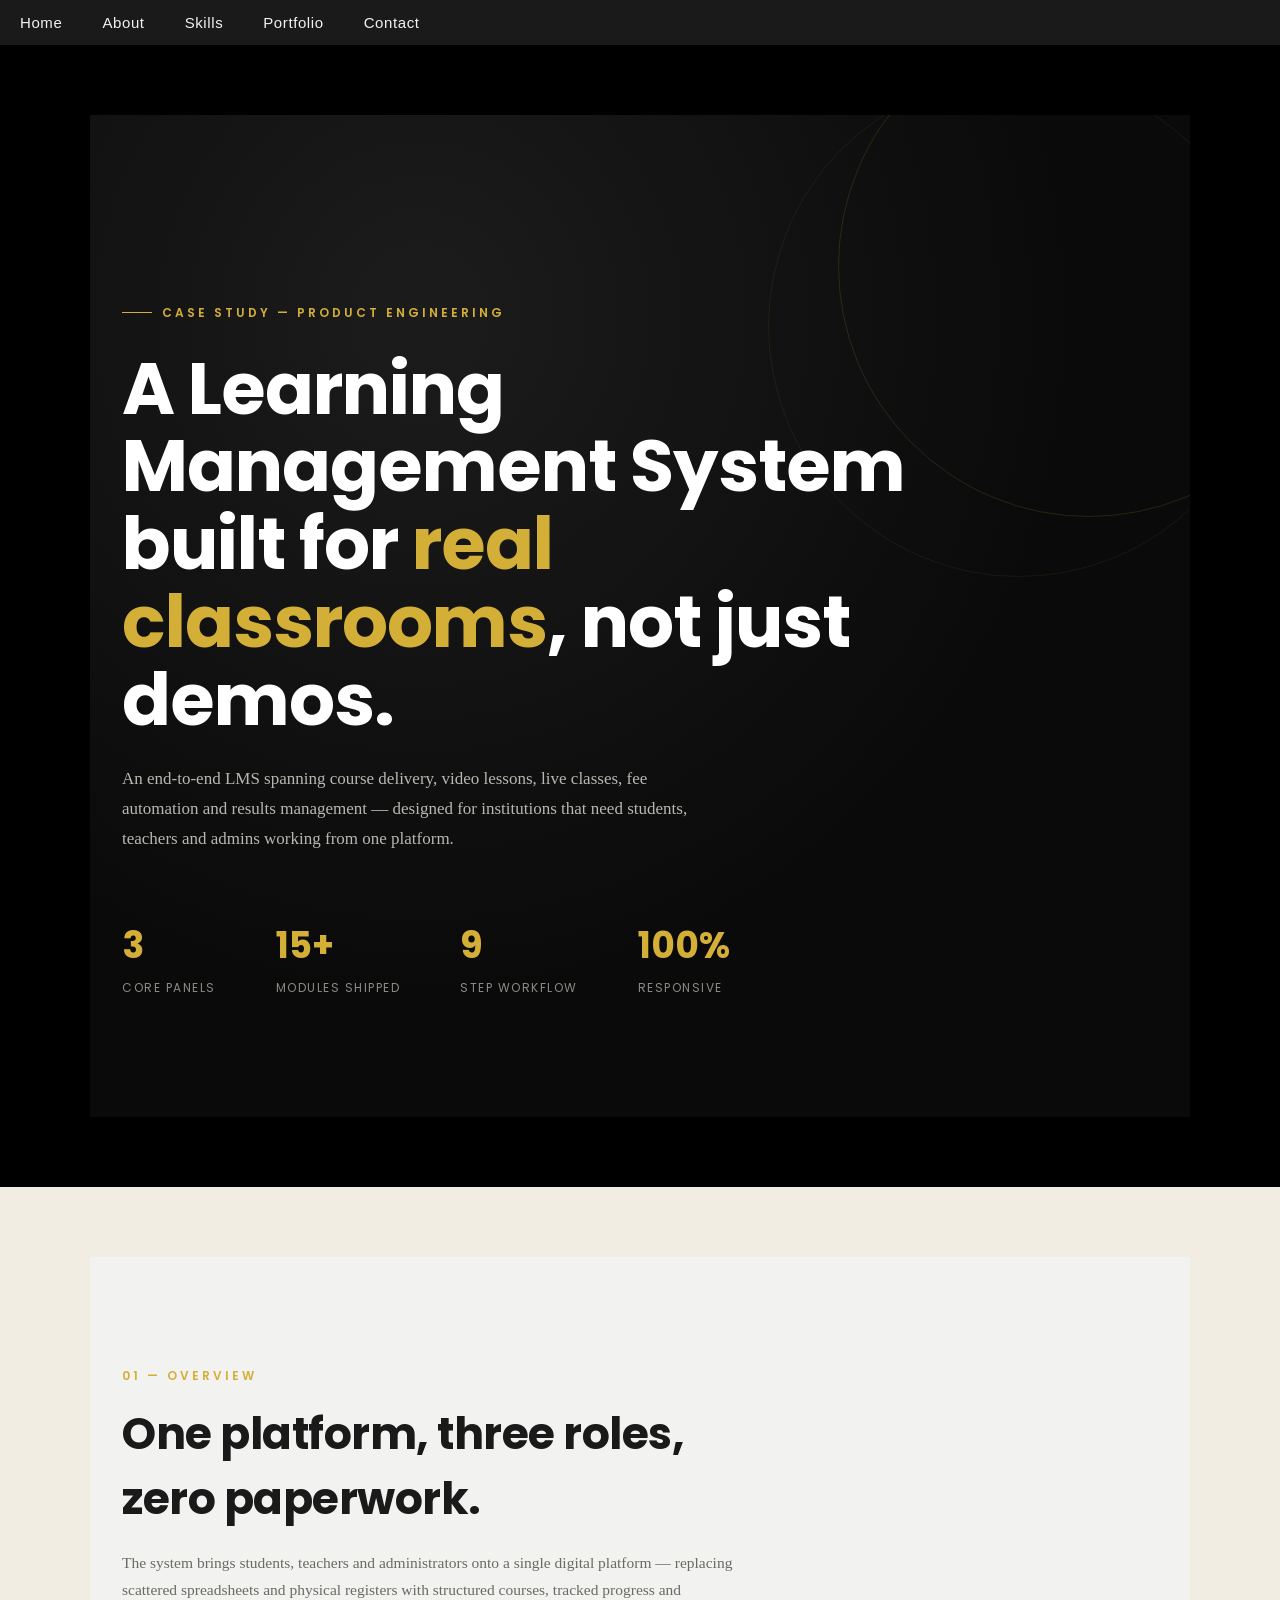
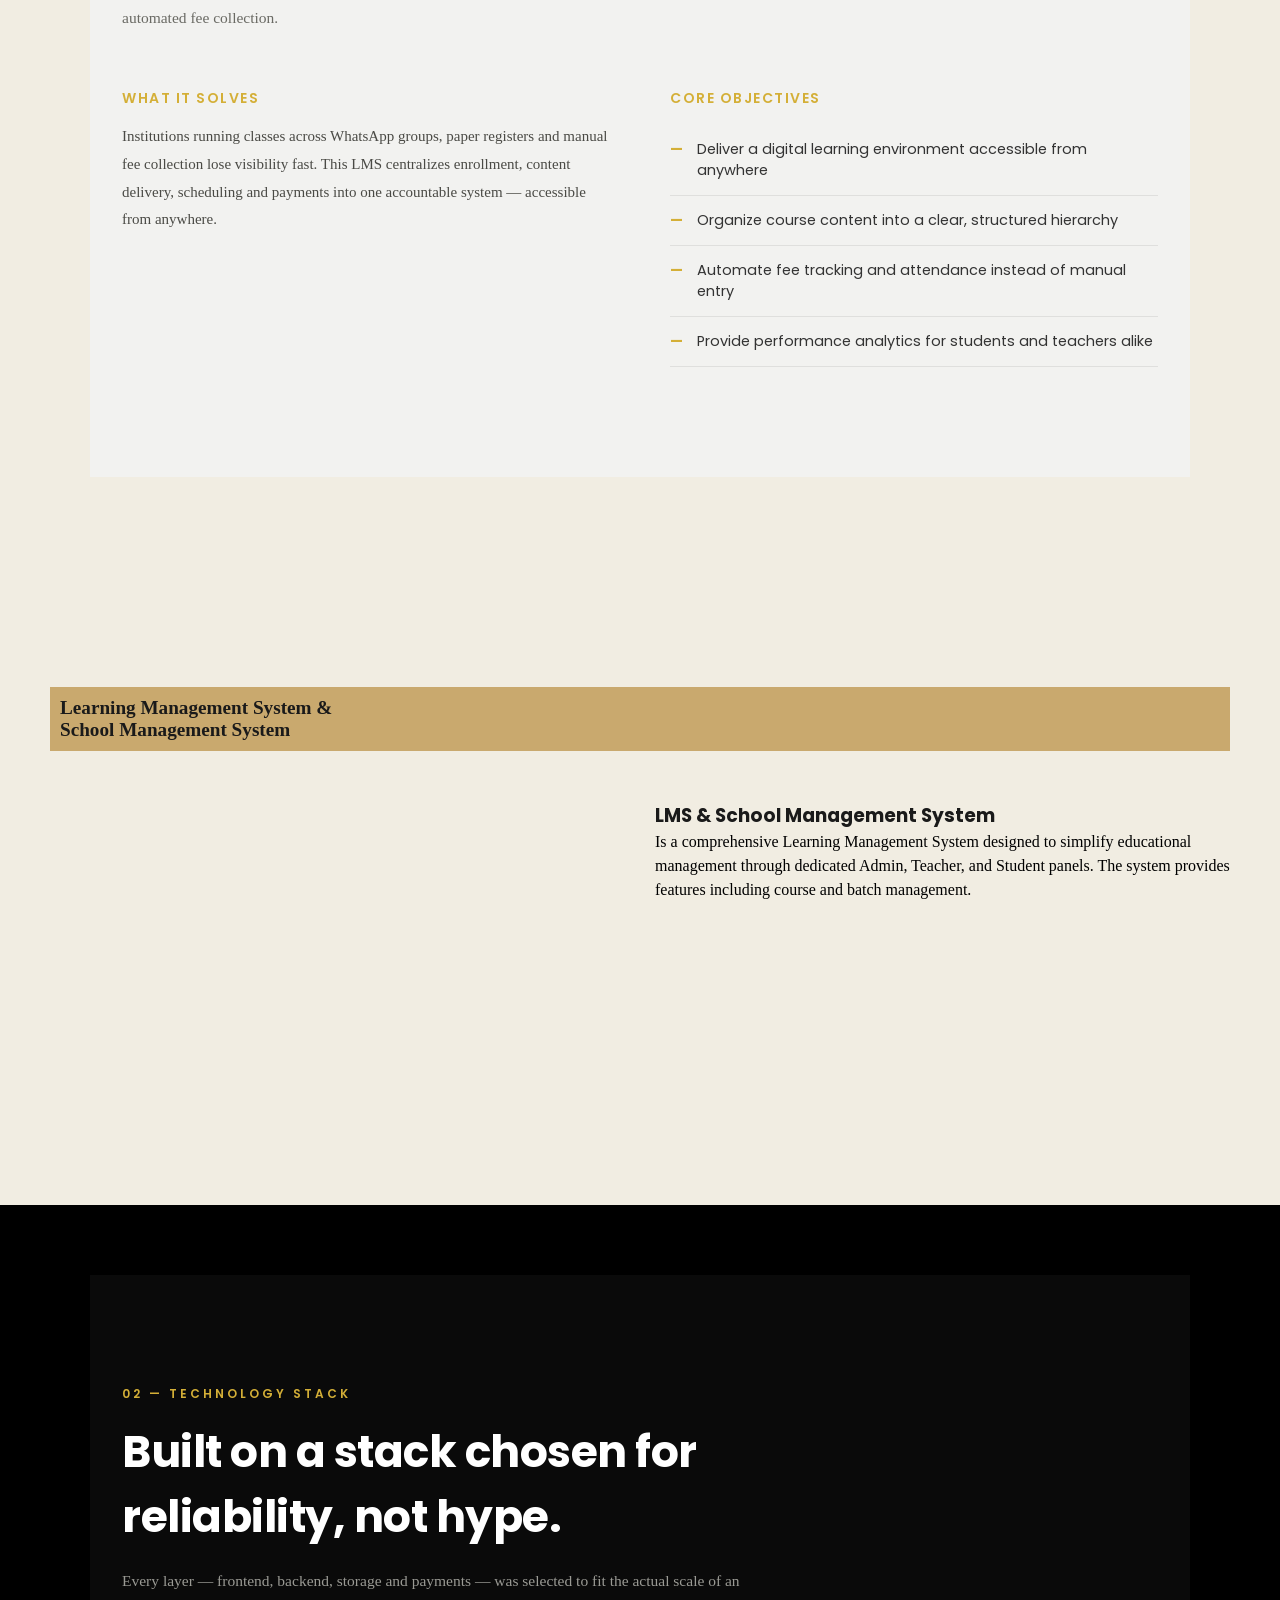
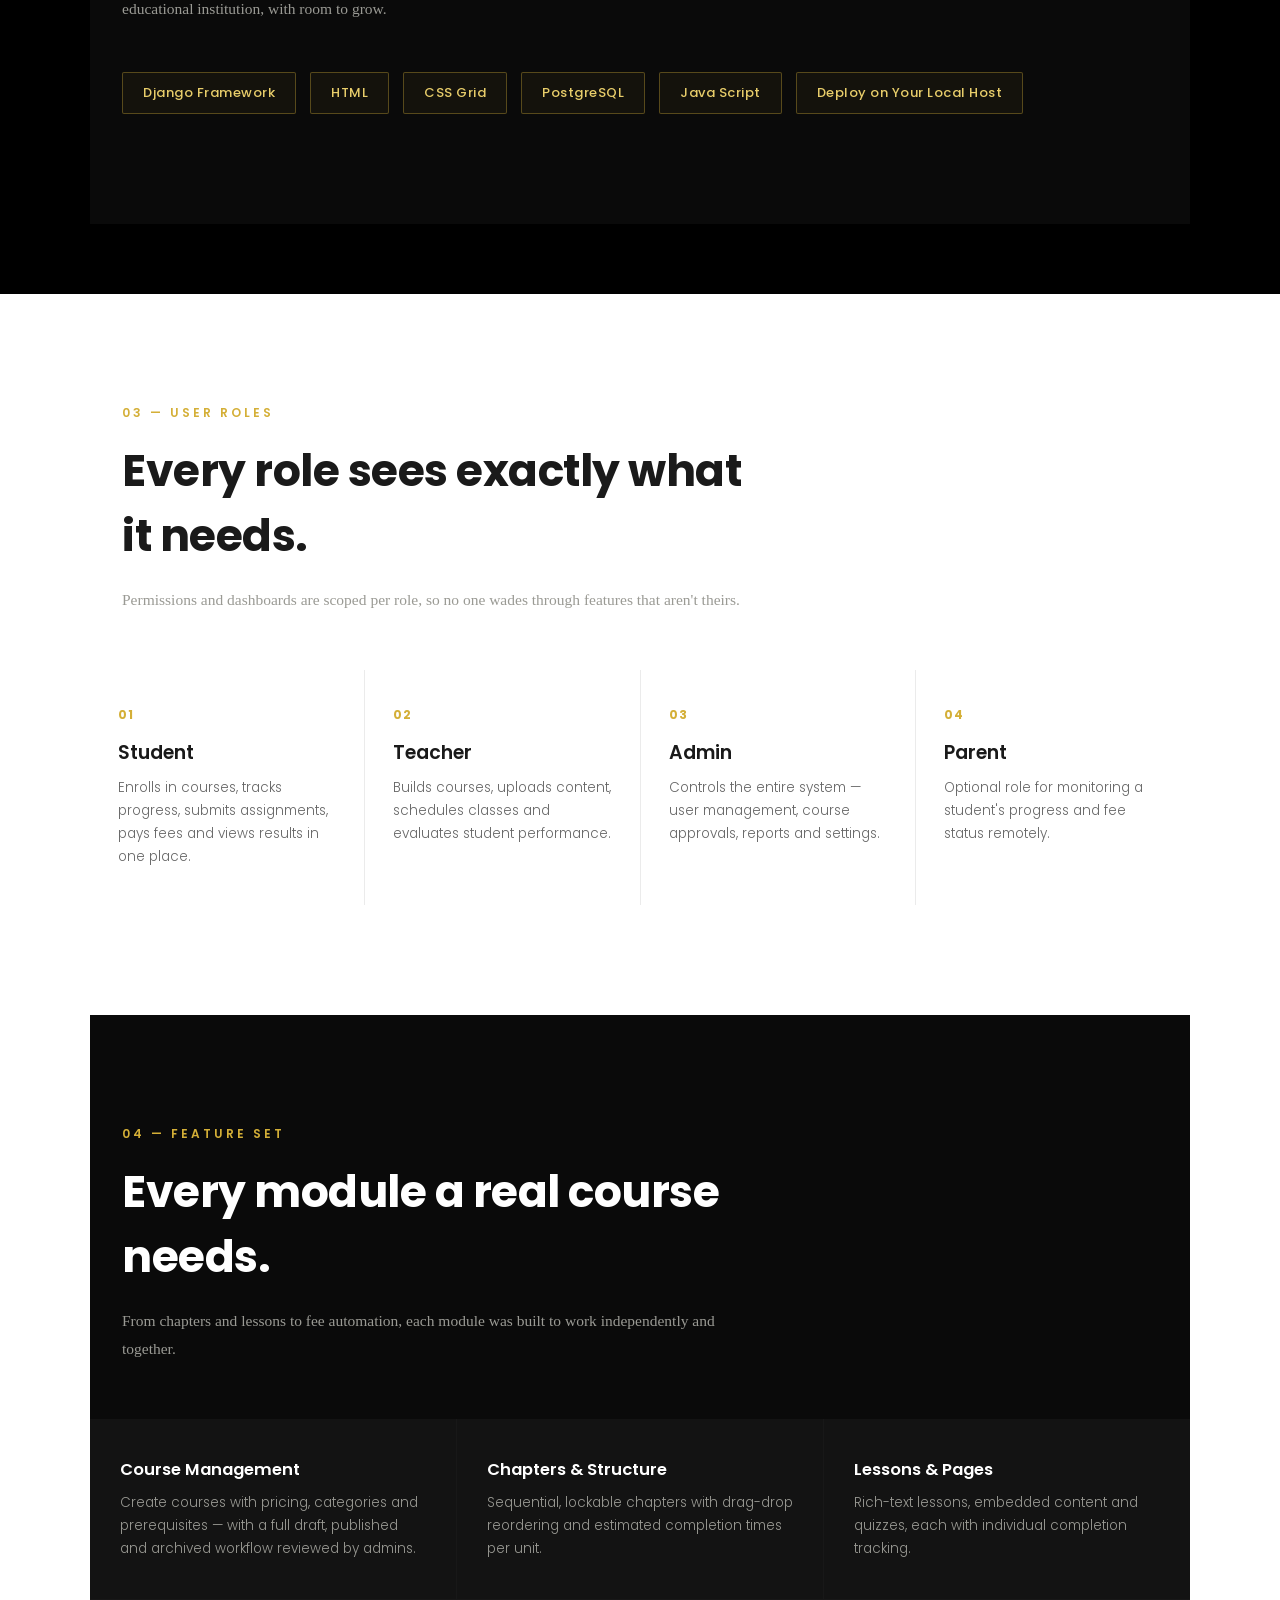
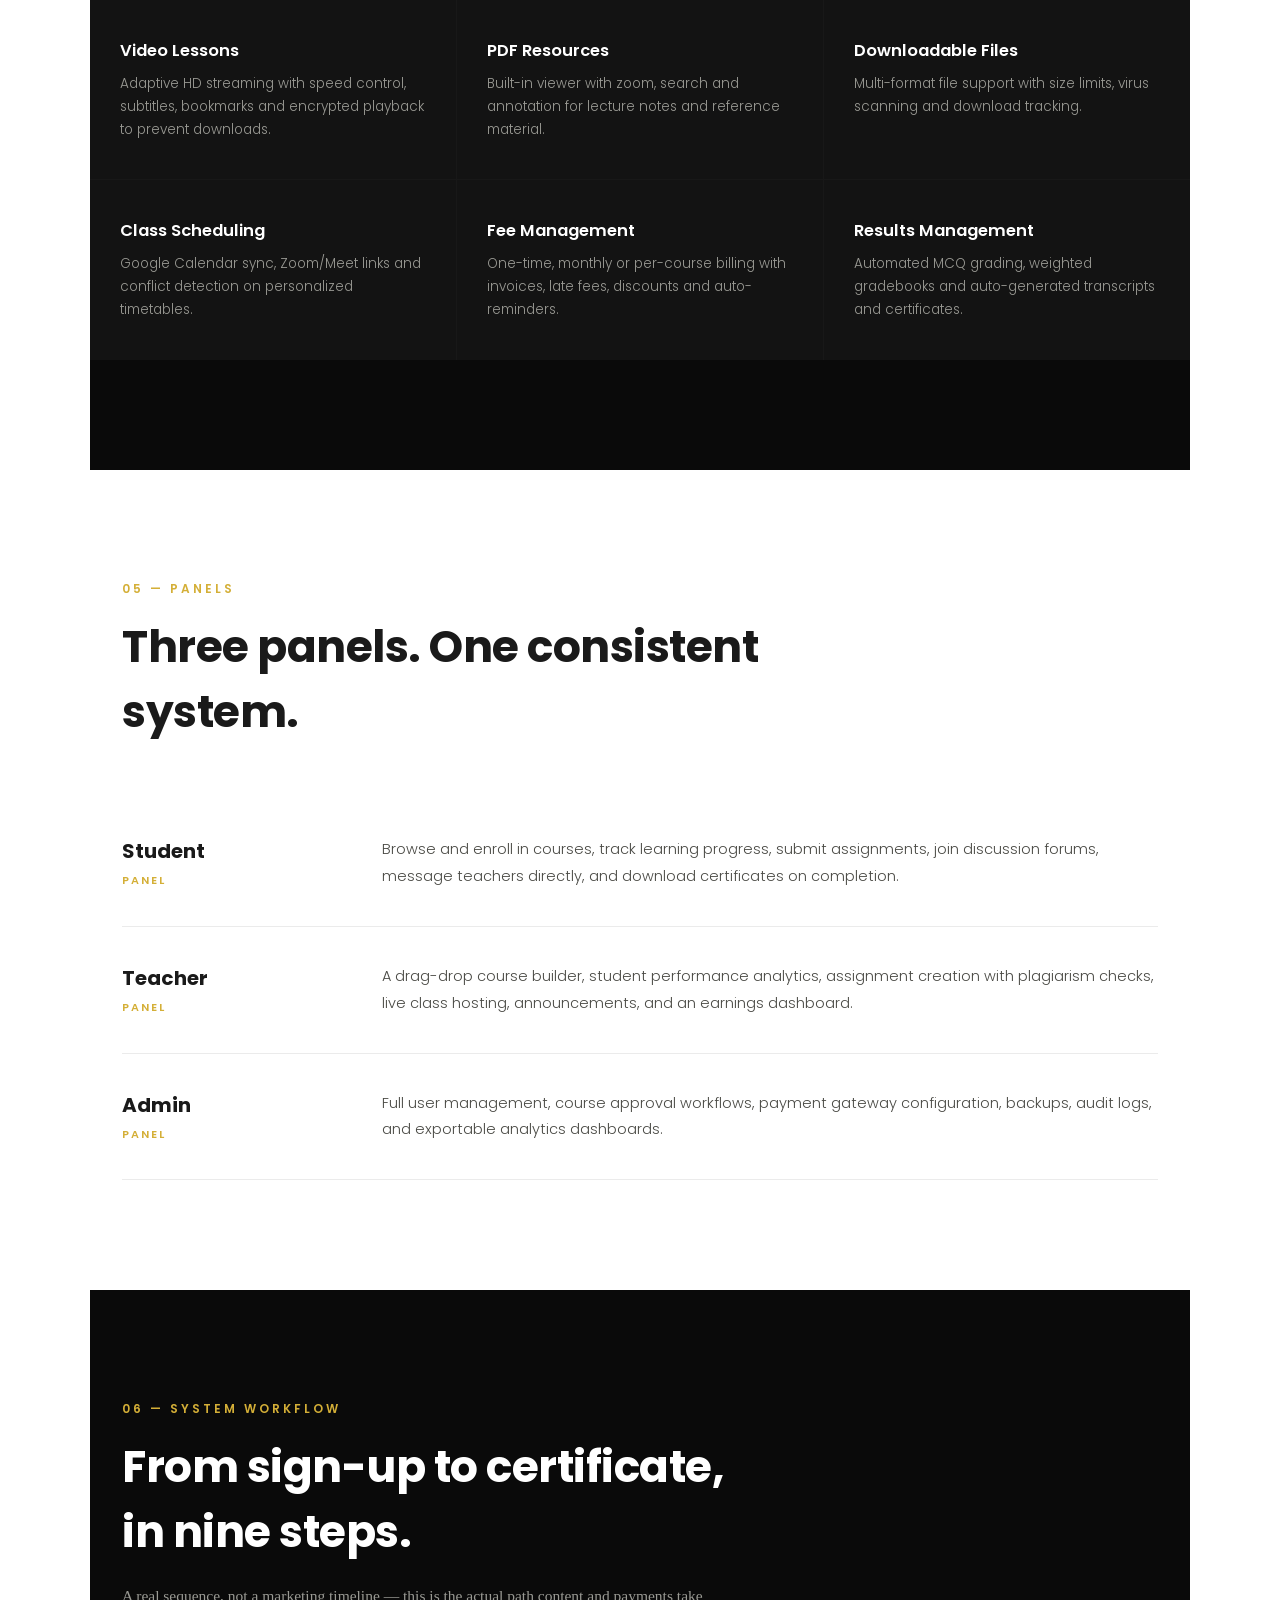
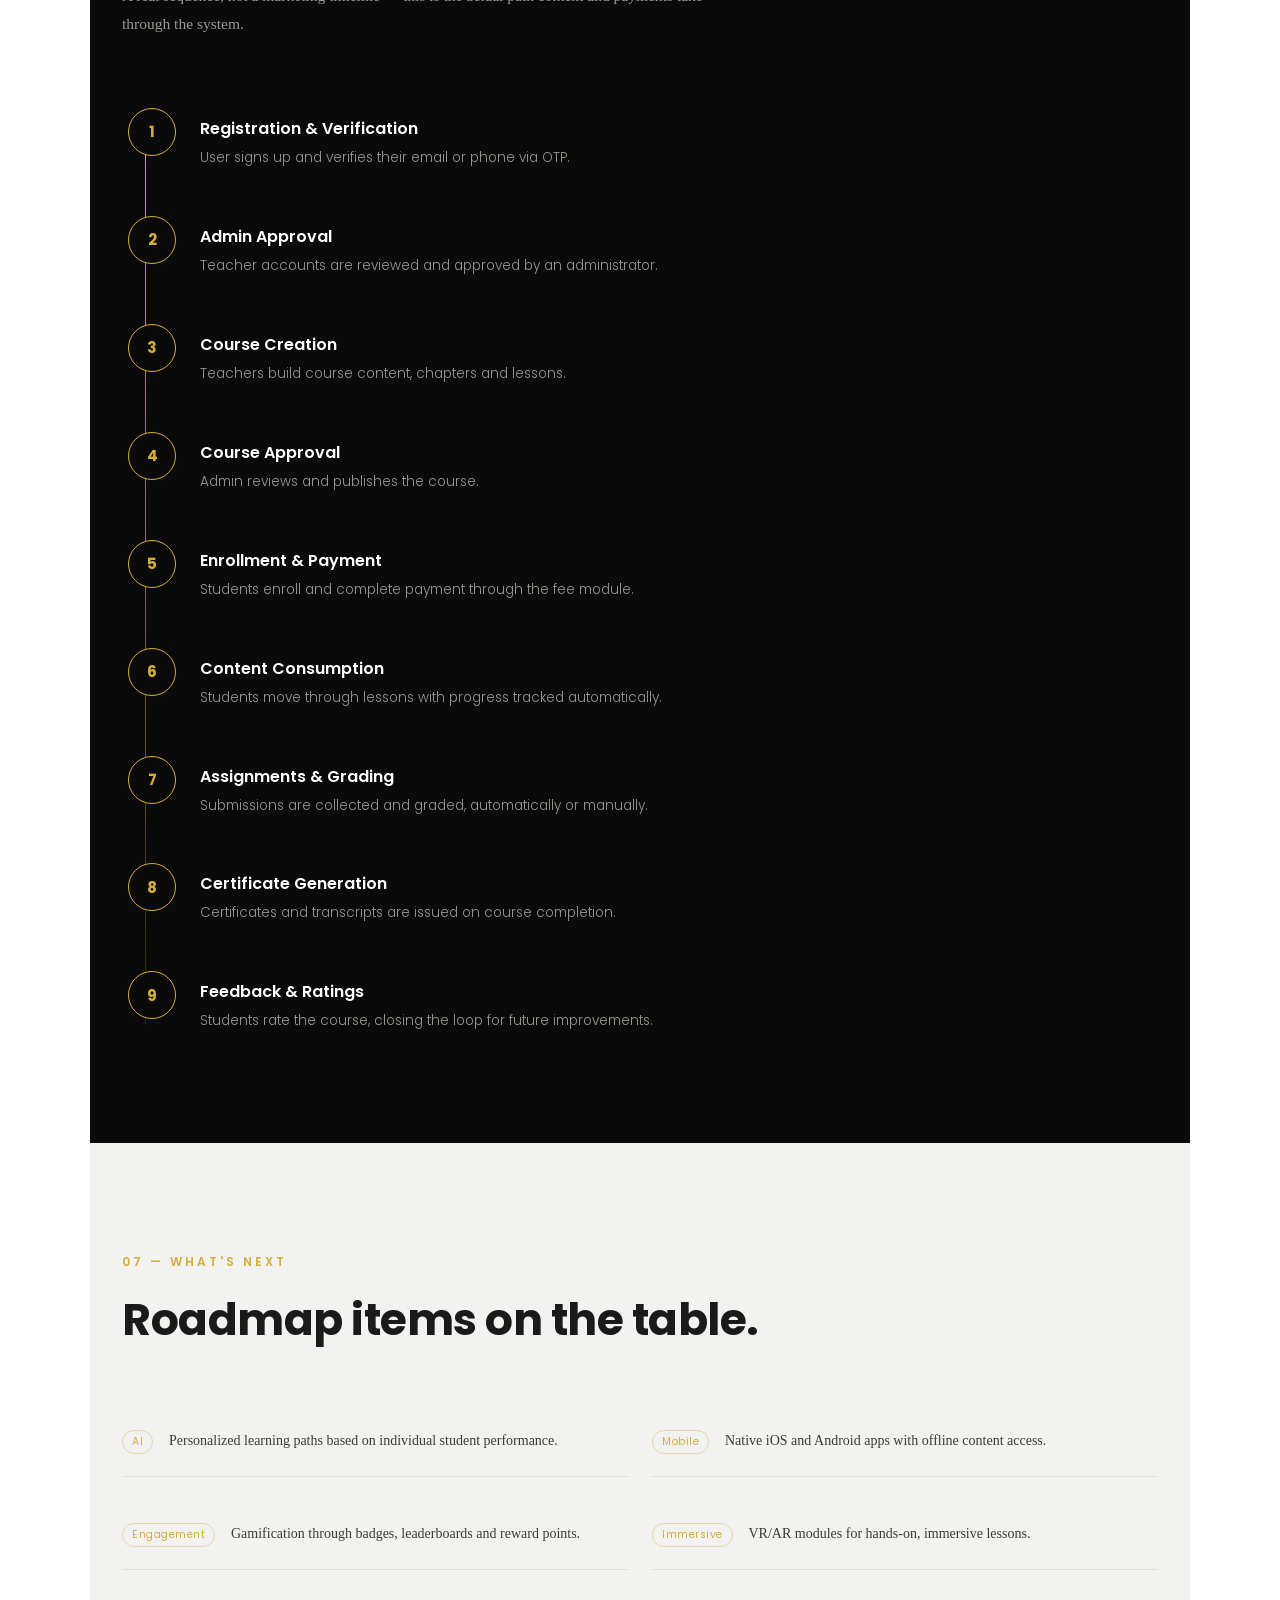
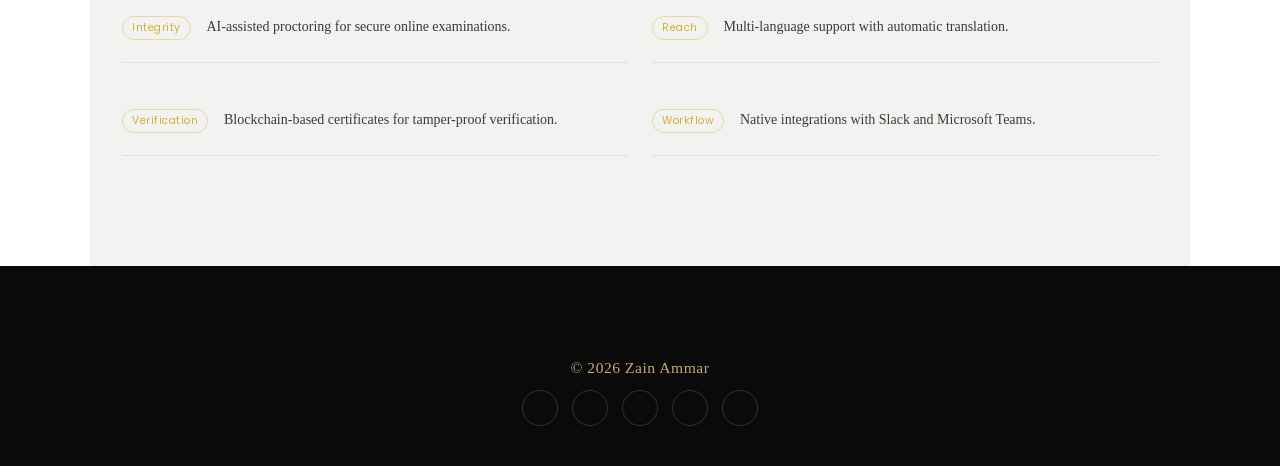
==== lms-case-study.html @ c408c07f "add video" ====
<!DOCTYPE html>
<html lang="en">
<head>
<meta charset="UTF-8">
<meta name="viewport" content="width=device-width, initial-scale=1.0">
<title>LMS Platform | Case Study</title>
<link rel="stylesheet" href="css/style-profile-II.css">
<meta property="og:image" content="zainammar.website/images/og.jpg">
<link rel="preconnect" href="https://fonts.googleapis.com">
<link rel="preconnect" href="https://fonts.gstatic.com" crossorigin>
<link href="https://fonts.googleapis.com/css2?family=Poppins:wght@300;400;500;600;700;800&display=swap" rel="stylesheet">
<style>
  :root{
    --black:#0a0a0a;
    --black-2:#131313;
    --gold:#d4af37;
    --gold-soft:#e8cd6a;
    --gray:#f2f2f0;
    --gray-2:#e6e6e2;
    --white:#ffffff;
    --ink:#1a1a1a;
    --muted:#9a9a94;
  }
  *{margin:0;padding:0;box-sizing:border-box;}
  html{scroll-behavior:smooth;}
  body{
    font-family:'Poppins',sans-serif;
    background:var(--white);
    color:var(--ink);
    overflow-x:hidden;
  }
  a{text-decoration:none;color:inherit;}
  .container{max-width:1180px;margin:0 auto;padding:0 32px;}

  /* reveal */
  .reveal{opacity:0;transform:translateY(28px);transition:opacity .8s ease, transform .8s ease;}
  .reveal.in{opacity:1;transform:translateY(0);}

  /* NAV */
  nav{
    position:fixed;top:0;left:0;right:0;z-index:100;
    background:rgba(10,10,10,.92);backdrop-filter:blur(8px);
    border-bottom:1px solid rgba(212,175,55,.2);
  }
  .nav-inner{
    display:flex;align-items:center;justify-content:space-between;
    padding:18px 32px;max-width:1180px;margin:0 auto;
  }
  .logo{color:var(--white);font-weight:700;font-size:18px;letter-spacing:.5px;}
  .logo span{color:var(--gold);}
  .nav-links{display:flex;gap:34px;}
  .nav-links a{color:#cfcfcf;font-size:13px;font-weight:500;letter-spacing:.5px;text-transform:uppercase;transition:color .3s;}
  .nav-links a:hover{color:var(--gold);}
  .nav-cta{
    background:var(--gold);color:var(--black);padding:10px 22px;
    border-radius:2px;font-size:13px;font-weight:600;letter-spacing:.5px;
  }
  @media(max-width:800px){.nav-links{display:none;}}

  /* HERO */
  .hero{
    background:radial-gradient(ellipse at 30% 20%, #1c1c1c 0%, var(--black) 60%);
    color:var(--white);
    padding:180px 0 120px;
    position:relative;
    overflow:hidden;
  }
  .hero::before{
    content:"";position:absolute;top:-100px;right:-150px;width:500px;height:500px;
    border:1px solid rgba(212,175,55,.15);border-radius:50%;
  }
  .hero::after{
    content:"";position:absolute;top:-40px;right:-80px;width:500px;height:500px;
    border:1px solid rgba(212,175,55,.08);border-radius:50%;
  }
  .eyebrow{
    display:inline-flex;align-items:center;gap:10px;
    color:var(--gold);font-size:12px;letter-spacing:3px;text-transform:uppercase;font-weight:600;
    margin-bottom:28px;
  }
  .eyebrow::before{content:"";width:30px;height:1px;background:var(--gold);}
  h1.hero-title{
    font-size:clamp(38px,6vw,72px);
    font-weight:700;line-height:1.08;letter-spacing:-1px;
    max-width:820px;
  }
  h1.hero-title em{
    font-style:normal;color:var(--gold);
  }
  .hero-sub{
    max-width:600px;margin-top:26px;font-size:17px;line-height:1.75;color:#b8b8b2;font-weight:300;
  }
  .hero-stats{
    display:flex;gap:60px;margin-top:64px;flex-wrap:wrap;
  }
  .stat-num{font-size:36px;font-weight:700;color:var(--gold);}
  .stat-label{font-size:12px;letter-spacing:1.5px;text-transform:uppercase;color:#8a8a84;margin-top:6px;}

  /* SECTION HEADERS */
  .section{padding:110px 0;}
  .section.dark{background:var(--black);color:var(--white);}
  .section.gray{background:var(--gray);}
  .sec-eyebrow{
    color:var(--gold);font-size:12px;letter-spacing:3px;text-transform:uppercase;font-weight:600;margin-bottom:16px;
  }
  .sec-title{
    font-size:clamp(28px,4vw,44px);font-weight:700;letter-spacing:-.5px;max-width:640px;
  }
  .section.dark .sec-title{color:var(--white);}
  .sec-desc{max-width:620px;margin-top:18px;font-size:15.5px;line-height:1.8;color:var(--muted);font-weight:300;}
  .section.gray .sec-desc{color:#6a6a64;}

  /* OVERVIEW */
  .overview-grid{
    display:grid;grid-template-columns:1fr 1fr;gap:60px;margin-top:56px;
  }
  @media(max-width:800px){.overview-grid{grid-template-columns:1fr;}}
  .overview-block h3{font-size:14px;letter-spacing:1.5px;text-transform:uppercase;color:var(--gold);margin-bottom:14px;font-weight:600;}
  .overview-block p{font-size:15px;line-height:1.85;color:#4a4a45;font-weight:300;}
  .objectives{list-style:none;margin-top:16px;}
  .objectives li{
    padding:14px 0;border-bottom:1px solid rgba(0,0,0,.08);
    font-size:14.5px;color:#333;display:flex;gap:14px;font-weight:400;
  }
  .objectives li::before{content:"—";color:var(--gold);font-weight:700;}

  /* TECH STACK */
  .stack-row{display:flex;flex-wrap:wrap;gap:14px;margin-top:50px;}
  .chip{
    border:1px solid rgba(212,175,55,.35);color:var(--gold-soft);
    padding:10px 20px;font-size:13px;letter-spacing:.5px;border-radius:2px;
    font-weight:500;background:rgba(212,175,55,.05);
  }

  /* ROLES */
  .roles-grid{display:grid;grid-template-columns:repeat(4,1fr);gap:1px;margin-top:56px;background:rgba(0,0,0,.08);}
  @media(max-width:900px){.roles-grid{grid-template-columns:repeat(2,1fr);}}
  .role-card{background:var(--white);padding:36px 28px;}
  .role-num{font-size:12px;color:var(--gold);font-weight:700;letter-spacing:1px;}
  .role-name{font-size:19px;font-weight:600;margin:14px 0 10px;}
  .role-desc{font-size:13.5px;color:#666;line-height:1.7;font-weight:300;}

  /* FEATURES */
  .feat-grid{
    display:grid;grid-template-columns:repeat(3,1fr);gap:1px;margin-top:56px;
    background:rgba(255,255,255,.06);
  }
  @media(max-width:900px){.feat-grid{grid-template-columns:1fr 1fr;}}
  @media(max-width:600px){.feat-grid{grid-template-columns:1fr;}}
  .feat-card{
    background:var(--black-2);padding:38px 30px;transition:background .3s;
  }
  .feat-card:hover{background:#1a1a1a;}
  .feat-icon{width:34px;height:34px;margin-bottom:20px;}
  .feat-title{font-size:16.5px;font-weight:600;color:var(--white);margin-bottom:10px;}
  .feat-desc{font-size:13.5px;line-height:1.7;color:#9a9a94;font-weight:300;}

  /* PANELS */
  .panels-wrap{margin-top:56px;display:flex;flex-direction:column;gap:0;}
  .panel-row{
    display:grid;grid-template-columns:220px 1fr;gap:40px;
    padding:36px 0;border-bottom:1px solid rgba(0,0,0,.08);
    align-items:start;
  }
  @media(max-width:700px){.panel-row{grid-template-columns:1fr;gap:10px;}}
  .panel-label{font-size:20px;font-weight:700;color:var(--ink);}
  .panel-label span{display:block;font-size:11px;color:var(--gold);letter-spacing:2px;text-transform:uppercase;font-weight:600;margin-top:6px;}
  .panel-text{font-size:14.5px;line-height:1.85;color:#4a4a45;font-weight:300;}

  /* WORKFLOW - signature element */
  .workflow{margin-top:70px;position:relative;padding-left:6px;}
  .wf-line{
    position:absolute;left:23px;top:8px;bottom:8px;width:1px;
    background:linear-gradient(180deg, var(--gold) 0%, rgba(212,175,55,.15) 100%);
  }
  .wf-item{
    display:grid;grid-template-columns:48px 1fr;gap:24px;padding-bottom:46px;position:relative;
  }
  .wf-item:last-child{padding-bottom:0;}
  .wf-num{
    width:48px;height:48px;border-radius:50%;
    background:var(--black);border:1px solid var(--gold);
    display:flex;align-items:center;justify-content:center;
    color:var(--gold);font-weight:700;font-size:15px;z-index:2;
  }
  .wf-content{padding-top:8px;}
  .wf-title{font-size:16px;font-weight:600;color:var(--white);margin-bottom:6px;}
  .wf-desc{font-size:13.5px;color:#9a9a94;line-height:1.7;font-weight:300;max-width:520px;}

  /* FUTURE */
  .future-grid{display:grid;grid-template-columns:repeat(2,1fr);gap:24px;margin-top:56px;}
  @media(max-width:700px){.future-grid{grid-template-columns:1fr;}}
  .future-item{
    display:flex;gap:16px;padding:22px 0;border-bottom:1px solid rgba(0,0,0,.08);
  }
  .future-tag{
    font-size:10.5px;color:var(--gold);border:1px solid rgba(212,175,55,.4);
    padding:3px 9px;border-radius:20px;height:fit-content;letter-spacing:.5px;white-space:nowrap;
  }
  .future-item p{font-size:14px;color:#3a3a36;font-weight:400;line-height:1.6;}

  /* CTA / FOOTER */
  footer{
    background:var(--black);color:var(--white);padding:90px 0 40px;
  }
  .cta-box{
    text-align:center;padding-bottom:70px;border-bottom:1px solid rgba(212,175,55,.15);
  }
  .cta-box h2{font-size:clamp(26px,4vw,42px);font-weight:700;max-width:600px;margin:0 auto 22px;}
  .cta-box h2 span{color:var(--gold);}
  .cta-box p{color:#9a9a94;font-size:15px;max-width:460px;margin:0 auto 34px;font-weight:300;}
  .cta-btn{
    display:inline-block;background:var(--gold);color:var(--black);
    padding:15px 38px;font-weight:600;font-size:14px;letter-spacing:.5px;border-radius:2px;
  }
  .foot-bottom{
    display:flex;justify-content:space-between;align-items:center;padding-top:34px;flex-wrap:wrap;gap:16px;
  }
  .foot-bottom .logo{font-size:16px;}
  .foot-links{display:flex;gap:26px;}
  .foot-links a{font-size:13px;color:#8a8a84;transition:color .3s;}
  .foot-links a:hover{color:var(--gold);}
  .foot-copy{font-size:12px;color:#666;}
</style>
</head>
<body>
  <div class="hero-grid row-1 content-grid"></div>
<!-- NAV (exact structure from promt.txt) -->
<div class="topnav" id="myTopnav">
  <a href="index.html" class="active">Home</a>
  <a href="index.html#about">About</a>
  <a href="index.html#profile">Skills</a>
  <a href="index.html#portfolio">Portfolio</a>
  <a href="index.html#contact">Contact</a>

  <a href="javascript:void(0);" class="icon" onclick="myFunction()">
    <i class="fa fa-bars"></i>
  </a>
</div>
</div>
<div id="#" style="background:#000000; padding:70px 40px;">
<section class="hero">
  <div class="container">
    <div class="eyebrow">Case Study — Product Engineering</div>
    <h1 class="hero-title">A Learning Management System built for <em>real classrooms</em>, not just demos.</h1>
    <p class="hero-sub">An end-to-end LMS spanning course delivery, video lessons, live classes, fee automation and results management — designed for institutions that need students, teachers and admins working from one platform.</p>
    <div class="hero-stats">
      <div><div class="stat-num">3</div><div class="stat-label">Core Panels</div></div>
      <div><div class="stat-num">15+</div><div class="stat-label">Modules Shipped</div></div>
      <div><div class="stat-num">9</div><div class="stat-label">Step Workflow</div></div>
      <div><div class="stat-num">100%</div><div class="stat-label">Responsive</div></div>
    </div>
  </div>
</section>
</div>
<div id="#" style="background:#f1ede2; padding:70px 40px;">
<section class="section gray" id="overview">
  <div class="container reveal">
    <div class="sec-eyebrow">01 — Overview</div>
    <h2 class="sec-title">One platform, three roles, zero paperwork.</h2>
    <p class="sec-desc">The system brings students, teachers and administrators onto a single digital platform — replacing scattered spreadsheets and physical registers with structured courses, tracked progress and automated fee collection.</p>

    <div class="overview-grid">
      <div class="overview-block">
        <h3>What It Solves</h3>
        <p>Institutions running classes across WhatsApp groups, paper registers and manual fee collection lose visibility fast. This LMS centralizes enrollment, content delivery, scheduling and payments into one accountable system — accessible from anywhere.</p>
      </div>
      <div class="overview-block">
        <h3>Core Objectives</h3>
        <ul class="objectives">
          <li>Deliver a digital learning environment accessible from anywhere</li>
          <li>Organize course content into a clear, structured hierarchy</li>
          <li>Automate fee tracking and attendance instead of manual entry</li>
          <li>Provide performance analytics for students and teachers alike</li>
        </ul>
      </div>
    </div>
  </div>
</section>
</div>
<div id="#" style="background:#f1ede2; padding:70px 40px;">
  <div class="skills-grid row-1 content-grid">
    <div class="grid-item"> 
  
    </div>
    <h2 class="Gold-black">Learning Management System & <br>School Management System</h2>
  </div>
  <div class="skills-grid row-2 content-grid">
                  
          
    <div class="grid-item">
      
      <div class="video-container">
        <iframe
            src="https://www.youtube.com/embed/P8zDGlz9mnw"
            frameborder="0"
            allow="accelerometer; autoplay; clipboard-write; encrypted-media; gyroscope; picture-in-picture"
            allowfullscreen>
        </iframe>
    </div>
    
  </div>
    <div class="grid-item">
      <h3>LMS & School Management System</h3>
      <p class="black-txt">
        Is a comprehensive Learning Management System designed to simplify educational management through dedicated Admin, Teacher, and Student panels. The system provides features including course and batch management.
      </p>
    </div>
  
      </div> </div>
      <div id="#" style="background:#000000; padding:70px 40px;">
<section class="section dark">
  <div class="container reveal">
    <div class="sec-eyebrow">02 — Technology Stack</div>
    <h2 class="sec-title">Built on a stack chosen for reliability, not hype.</h2>
    <p class="sec-desc">Every layer — frontend, backend, storage and payments — was selected to fit the actual scale of an educational institution, with room to grow.</p>
    <div class="stack-row">
      <span class="chip">Django Framework</span>
      <span class="chip">HTML</span>
      <span class="chip">CSS Grid</span>
      <span class="chip">PostgreSQL</span>
      <span class="chip">Java Script</span>
      <span class="chip">Deploy on Your Local Host</span>
      <!-- <span class="chip">AWS S3 / Cloudinary</span>
      <span class="chip">Vimeo API</span>
      <span class="chip">Stripe / JazzCash / Easypaisa</span>
      <span class="chip">Socket.io</span> -->
    </div>
  </div>
</section>
</div>

<section class="section">
  <div class="container reveal">
    <div class="sec-eyebrow">03 — User Roles</div>
    <h2 class="sec-title">Every role sees exactly what it needs.</h2>
    <p class="sec-desc">Permissions and dashboards are scoped per role, so no one wades through features that aren't theirs.</p>
  </div>
  <div class="roles-grid reveal">
    <div class="role-card">
      <div class="role-num">01</div>
      <div class="role-name">Student</div>
      <div class="role-desc">Enrolls in courses, tracks progress, submits assignments, pays fees and views results in one place.</div>
    </div>
    <div class="role-card">
      <div class="role-num">02</div>
      <div class="role-name">Teacher</div>
      <div class="role-desc">Builds courses, uploads content, schedules classes and evaluates student performance.</div>
    </div>
    <div class="role-card">
      <div class="role-num">03</div>
      <div class="role-name">Admin</div>
      <div class="role-desc">Controls the entire system — user management, course approvals, reports and settings.</div>
    </div>
    <div class="role-card">
      <div class="role-num">04</div>
      <div class="role-name">Parent</div>
      <div class="role-desc">Optional role for monitoring a student's progress and fee status remotely.</div>
    </div>
  </div>
</section>

<section class="section dark" id="features">
  <div class="container reveal">
    <div class="sec-eyebrow">04 — Feature Set</div>
    <h2 class="sec-title">Every module a real course needs.</h2>
    <p class="sec-desc">From chapters and lessons to fee automation, each module was built to work independently and together.</p>
  </div>
  <div class="feat-grid reveal">
    <div class="feat-card">
      <div class="feat-title">Course Management</div>
      <div class="feat-desc">Create courses with pricing, categories and prerequisites — with a full draft, published and archived workflow reviewed by admins.</div>
    </div>
    <div class="feat-card">
      <div class="feat-title">Chapters &amp; Structure</div>
      <div class="feat-desc">Sequential, lockable chapters with drag-drop reordering and estimated completion times per unit.</div>
    </div>
    <div class="feat-card">
      <div class="feat-title">Lessons &amp; Pages</div>
      <div class="feat-desc">Rich-text lessons, embedded content and quizzes, each with individual completion tracking.</div>
    </div>
    <div class="feat-card">
      <div class="feat-title">Video Lessons</div>
      <div class="feat-desc">Adaptive HD streaming with speed control, subtitles, bookmarks and encrypted playback to prevent downloads.</div>
    </div>
    <div class="feat-card">
      <div class="feat-title">PDF Resources</div>
      <div class="feat-desc">Built-in viewer with zoom, search and annotation for lecture notes and reference material.</div>
    </div>
    <div class="feat-card">
      <div class="feat-title">Downloadable Files</div>
      <div class="feat-desc">Multi-format file support with size limits, virus scanning and download tracking.</div>
    </div>
    <div class="feat-card">
      <div class="feat-title">Class Scheduling</div>
      <div class="feat-desc">Google Calendar sync, Zoom/Meet links and conflict detection on personalized timetables.</div>
    </div>
    <div class="feat-card">
      <div class="feat-title">Fee Management</div>
      <div class="feat-desc">One-time, monthly or per-course billing with invoices, late fees, discounts and auto-reminders.</div>
    </div>
    <div class="feat-card">
      <div class="feat-title">Results Management</div>
      <div class="feat-desc">Automated MCQ grading, weighted gradebooks and auto-generated transcripts and certificates.</div>
    </div>
  </div>
</section>

<section class="section" id="panels">
  <div class="container reveal">
    <div class="sec-eyebrow">05 — Panels</div>
    <h2 class="sec-title">Three panels. One consistent system.</h2>

    <div class="panels-wrap">
      <div class="panel-row">
        <div class="panel-label">Student<span>Panel</span></div>
        <div class="panel-text">Browse and enroll in courses, track learning progress, submit assignments, join discussion forums, message teachers directly, and download certificates on completion.</div>
      </div>
      <div class="panel-row">
        <div class="panel-label">Teacher<span>Panel</span></div>
        <div class="panel-text">A drag-drop course builder, student performance analytics, assignment creation with plagiarism checks, live class hosting, announcements, and an earnings dashboard.</div>
      </div>
      <div class="panel-row">
        <div class="panel-label">Admin<span>Panel</span></div>
        <div class="panel-text">Full user management, course approval workflows, payment gateway configuration, backups, audit logs, and exportable analytics dashboards.</div>
      </div>
    </div>
  </div>
</section>

<section class="section dark" id="workflow">
  <div class="container reveal">
    <div class="sec-eyebrow">06 — System Workflow</div>
    <h2 class="sec-title">From sign-up to certificate, in nine steps.</h2>
    <p class="sec-desc">A real sequence, not a marketing timeline — this is the actual path content and payments take through the system.</p>

    <div class="workflow">
      <div class="wf-line"></div>
      <div class="wf-item">
        <div class="wf-num">1</div>
        <div class="wf-content"><div class="wf-title">Registration &amp; Verification</div><div class="wf-desc">User signs up and verifies their email or phone via OTP.</div></div>
      </div>
      <div class="wf-item">
        <div class="wf-num">2</div>
        <div class="wf-content"><div class="wf-title">Admin Approval</div><div class="wf-desc">Teacher accounts are reviewed and approved by an administrator.</div></div>
      </div>
      <div class="wf-item">
        <div class="wf-num">3</div>
        <div class="wf-content"><div class="wf-title">Course Creation</div><div class="wf-desc">Teachers build course content, chapters and lessons.</div></div>
      </div>
      <div class="wf-item">
        <div class="wf-num">4</div>
        <div class="wf-content"><div class="wf-title">Course Approval</div><div class="wf-desc">Admin reviews and publishes the course.</div></div>
      </div>
      <div class="wf-item">
        <div class="wf-num">5</div>
        <div class="wf-content"><div class="wf-title">Enrollment &amp; Payment</div><div class="wf-desc">Students enroll and complete payment through the fee module.</div></div>
      </div>
      <div class="wf-item">
        <div class="wf-num">6</div>
        <div class="wf-content"><div class="wf-title">Content Consumption</div><div class="wf-desc">Students move through lessons with progress tracked automatically.</div></div>
      </div>
      <div class="wf-item">
        <div class="wf-num">7</div>
        <div class="wf-content"><div class="wf-title">Assignments &amp; Grading</div><div class="wf-desc">Submissions are collected and graded, automatically or manually.</div></div>
      </div>
      <div class="wf-item">
        <div class="wf-num">8</div>
        <div class="wf-content"><div class="wf-title">Certificate Generation</div><div class="wf-desc">Certificates and transcripts are issued on course completion.</div></div>
      </div>
      <div class="wf-item">
        <div class="wf-num">9</div>
        <div class="wf-content"><div class="wf-title">Feedback &amp; Ratings</div><div class="wf-desc">Students rate the course, closing the loop for future improvements.</div></div>
      </div>
    </div>
  </div>
</section>

<section class="section gray">
  <div class="container reveal">
    <div class="sec-eyebrow">07 — What's Next</div>
    <h2 class="sec-title">Roadmap items on the table.</h2>
    <div class="future-grid">
      <div class="future-item"><span class="future-tag">AI</span><p>Personalized learning paths based on individual student performance.</p></div>
      <div class="future-item"><span class="future-tag">Mobile</span><p>Native iOS and Android apps with offline content access.</p></div>
      <div class="future-item"><span class="future-tag">Engagement</span><p>Gamification through badges, leaderboards and reward points.</p></div>
      <div class="future-item"><span class="future-tag">Immersive</span><p>VR/AR modules for hands-on, immersive lessons.</p></div>
      <div class="future-item"><span class="future-tag">Integrity</span><p>AI-assisted proctoring for secure online examinations.</p></div>
      <div class="future-item"><span class="future-tag">Reach</span><p>Multi-language support with automatic translation.</p></div>
      <div class="future-item"><span class="future-tag">Verification</span><p>Blockchain-based certificates for tamper-proof verification.</p></div>
      <div class="future-item"><span class="future-tag">Workflow</span><p>Native integrations with Slack and Microsoft Teams.</p></div>
    </div>
  </div>
</section>


<!-- FOOTER -->
<footer>
  <p class="gold-txt"> &copy; 2026 Zain Ammar</p>
  <div class="social-links">
    <a href="#"><i class="fa fa-twitter"></i></a>
    <a href="#"><i class="fa fa-linkedin"></i></a>
    <a href="#"><i class="fa fa-github"></i></a>
    <a href="#"><i class="fa fa-dribbble"></i></a>
    <a href="#"><i class="fa fa-instagram"></i></a>
  </div>
</footer>

<script>
function myFunction() {
  var x = document.getElementById("myTopnav");
  if (x.className === "topnav") {
    x.className += " responsive";
  } else {
    x.className = "topnav";
  }
}

/* smooth scroll */
document.querySelectorAll('a[href^="#"]').forEach(a => {
  a.addEventListener('click', e => {
    const target = document.querySelector(a.getAttribute('href'));
    if (target) {
      e.preventDefault();
      target.scrollIntoView({ behavior: 'smooth' });
    }
    if (document.getElementById('myTopnav').className.includes('responsive')) {
      document.getElementById('myTopnav').className = 'topnav';
    }
  });
});

/* active nav highlight on scroll */
const sections = document.querySelectorAll('[id]');
const navLinks = document.querySelectorAll('.topnav a:not(.icon)');
window.addEventListener('scroll', () => {
  let current = '';
  sections.forEach(s => {
    if (window.scrollY >= s.offsetTop - 80) current = s.id;
  });
  navLinks.forEach(a => {
    a.classList.remove('active');
    if (a.getAttribute('href') === '#' + current) a.classList.add('active');
  });
});
</script>
</body>
</html>
<script>
  const revealEls = document.querySelectorAll('.reveal');
  const io = new IntersectionObserver((entries)=>{
    entries.forEach(e=>{
      if(e.isIntersecting){ e.target.classList.add('in'); io.unobserve(e.target); }
    });
  }, {threshold:0.15});
  revealEls.forEach(el=>io.observe(el));
</script>

</body>
</html>
---- css/style-profile-II.css ----
a href{
  text-decoration: none;
  color: #c9a96e;
  font-family: 'Playfair Display', serif;
  font-size: medium;
  font-weight: bold;
}
.href{
  background-color: #c9a96e;
  text-decoration: none;
  color: #fff;
  font-family: 'Playfair Display', serif;
  font-size: medium;
  font-weight: bold;
  padding: 10px;
  margin: 10px;
  border-radius:20px;
  box-shadow: #333;
  transition: transform 0.2s, box-shadow 0.2s;
  
}

.href:hover {
  background-color: #555;
  color: #fff;
}

/* Theme
#f1ede2;
#f1ede2;
#c9a96e; 
#1a1a1a;
black;

*/

/* ── NAV (from promt.txt) ── */


.topnav {
  overflow: hidden;
  background-color: #1a1a1a;
  position: sticky;
  top: 0;
  z-index: 100;
}

.topnav a {
  float: left;
  display: block;
  color: #f2f2f2;
  text-align: center;
  padding: 14px 20px;
  text-decoration: none;
  font-size: 15px;
  font-family: 'DM Sans', sans-serif;
  letter-spacing: 0.04em;
  transition: background 0.2s, color 0.2s;
}

.topnav a:hover {
  background-color: #ddd;
  color: black;
}

.topnav a.active {
  background-color: #c9a96e;
  color: white;
}

.topnav .icon { display: none; }

@media screen and (max-width: 600px) {
  .topnav a:not(:first-child) { display: none; }
  .topnav a.icon { float: right; display: block; }
}

@media screen and (max-width: 600px) {
  .topnav.responsive { position: relative; }
  .topnav.responsive .icon { position: absolute; right: 0; top: 0; }
  .topnav.responsive a { float: none; display: block; text-align: left; }
}

/* ── GRID SYSTEM (from promt.txt) ── */
.grid-item {
  padding: 10px;
}

.row-1, .row-2, .row-3, .row-4 {
  display: grid;
}

p{
  font-family: 'Playfair Display', serif;
  font-size: medium;
  line-height: 1.5;

}


.photo-1{
  width:80%;
  height: 80%;
  border: #a07840;
  border-radius: 10px;
  box-shadow: #a07840;
  border-width: 0cm;
}
@media screen and (min-width: 768px) {
  .row-1 { grid-template-columns: 1fr; }
  .row-2 { grid-template-columns: 1fr 1fr; }
  .row-3 { grid-template-columns: 1fr 1fr 1fr; }
  .row-4 { grid-template-columns: 1fr 1fr 1fr 1fr; }
  .row-5 { grid-template-columns: 1fr 2fr 1fr 1fr; }
  .row-6 { grid-template-columns: 1fr 3fr 1fr; }
}

.grid-item img {
  max-width: 100%;
  height: auto;
  display: block;
  margin: 0 auto;
}
*{
  padding: 0px;
  margin: 0px;
}

/* GRID */

/* Grid Content */
.content-grid {
  display: grid;
  gap: 10px;
}




.grid-container {
  display: grid;
  grid-template-columns: 200px 300px; /* First column 200px, second column 300px */

  
}

.grid-item-1 {
  padding:10px;
  text-align: center;  
}

.grid-item-2 {
  padding:10px;
  text-align: left;  
}

/* Mobile First - 1 column for all rows */
.row-1, .row-2, .row-3, .row-4 {
  display: grid;
 
  
 
}

/* Desktop View */
@media screen and (min-width: 768px) {

  /* 1 column, 1 row (remains the same) */
  .row-1 {
      grid-template-columns: 1fr;
     
  }

  /* 2 columns, 1 row */
  .row-2 {
      grid-template-columns: 1fr 1fr;
      
      
  }

  /* 3 columns, 1 row */
  .row-3 {
      grid-template-columns: 1fr 1fr 1fr;
     
  }

  /* 4 columns, 1 row */
  .row-4 {
      grid-template-columns: 1fr 1fr 1fr 1fr;
     
  }

  /* 5 columns, 1 row */
  .row-5 {
    grid-template-columns: 1fr 2fr 1fr 1fr;
   
}

    /*6 columns, 1 row */
    .row-6 {
      grid-template-columns: 1fr 3fr 1fr;
     
  }

      /*6 columns, 1 row */
      .row-7 {
        grid-template-columns: 1fr 2fr 2fr 1fr;
       
    }

     /*6 columns, 1 row */
     .row-8 {
      grid-template-columns: 2fr 2fr;
     
  }


}


.grid-item img {
  max-width: 100%;
  height: auto;
  display: block;
  margin: 0 auto;
}
/* ── SECTIONS ── */
section {
  padding: 60px 40px;
  max-width: 1100px;
  margin: 0 auto;
}

/* ── HERO ── */
#home {
  padding: 80px 40px 60px;
  max-width: 1100px;
  margin: 0 auto;
}

.hero-grid {
  display: grid;
  gap: 0;
  align-items: center;
}

@media screen and (min-width: 768px) {
  .hero-grid {
    grid-template-columns: 1fr 1fr;
  }
}

.hero-text {
  padding: 40px 20px;
}

.hero-text .tag {
  display: inline-block;
  background: #c9a96e;
  color: #fff;
  font-size: 11px;
  letter-spacing: 0.12em;
  text-transform: uppercase;
  padding: 4px 12px;
  border-radius: 2px;
  margin-bottom: 18px;
}

.hero-text h1 {
  font-family: 'Playfair Display', serif;
  font-size: clamp(2.2rem, 4vw, 3.6rem);
  font-weight: 600;
  line-height: 1.15;
  color: #1a1a1a;
  margin-bottom: 18px;
}

.hero-text p {
  font-size: 16px;
  line-height: 1.75;
  color: #555;
  max-width: 420px;
  margin-bottom: 30px;
}

.hero-text h3 {
  font-family: 'Playfair Display', serif;
  font-size: clamp(2.2rem, 4vw, 3.6rem);
  font-weight: 600;
  line-height: 1.15;
  color: #ffffff;
  margin-bottom: 18px;
}

.label-gold{
  background-color: #c9a96e; 
  color: #000000;
  padding: 10px;
  margin: 10px;
  text-decoration: none;
  font-size: larger;
  letter-spacing: 0.06em;
}

.label-blank{
  color: #000;
  padding: 10px;
  margin: 10px;
  text-decoration: none;
  font-size: medium;
  letter-spacing: 0.06em;
}

.btn {
  display: inline-block;
  padding: 12px 28px;
  background: #1a1a1a;
  color: #fff;
  text-decoration: none;
  font-size: 14px;
  letter-spacing: 0.06em;
  border-radius: 2px;
  transition: background 0.2s;
  margin-right: 12px;
}

.btn:hover { background: #c9a96e; }

.btn-2 {
  display: inline-block;
  padding: 12px 28px;
  background: #c9a96e; 
  color: #000000;
  text-decoration: none;
  font-size: 14px;
  letter-spacing: 0.06em;
  border-radius: 2px;
  transition: background 0.2s;
  margin-right: 12px;
}



.btn2:hover { background: #b4b4b4; }


.btn-outline {
  background: transparent;
  color: #1a1a1a;
  border: 1.5px solid #1a1a1a;
}

.btn-outline:hover { background: #1a1a1a; color: #fff; }

.btn-don {
  background-color: #c9a96e; 
  border: none;
  color: white;
  padding: 12px 30px;
  cursor: pointer;
  font-size: 20px;
}




/* Darker background on mouse-over */
.btn-don:hover {
  background: #e8e4dc;
  color: #1a1a1a;
}

.hero-image-wrap {
  padding: 20px;
  display: flex;
  justify-content: center;
  align-items: center;
}

.profile-frame {
  width: 340px;
  height: 400px;
  border-radius: 4px;
  overflow: hidden;
  position: relative;
  box-shadow: 8px 8px 0px #c9a96e;
}

.profile-frame img {
  width: 100%;
  height: 100%;
  object-fit: cover;
  object-position: top center;
}

/* ── ABOUT ── */
#about {
  background: #1a1a1a;
  color: #f5f3ee;
  padding: 70px 40px;
  max-width: 100%;
}

.about-inner {
  max-width: 1100px;
  margin: 0 auto;
}

.section-label {
  font-size: 11px;
  letter-spacing: 0.14em;
  text-transform: uppercase;
  color: #c9a96e;
  margin-bottom: 12px;
}

.section-title {
  font-family: 'Playfair Display', serif;
  font-size: large;
  font-weight: 600;
  margin-bottom: 24px;
  color: inherit;
}

.section-title2 {
  font-family: 'Playfair Display', serif;
  font-size: clamp(1.8rem, 3vw, 2.6rem);
  font-weight: 600;
  margin-bottom: 24px;
  color: black;
}
.about-grid {
  display: grid;
  gap: 0;
}

@media screen and (min-width: 768px) {
  .about-grid { grid-template-columns: 1fr 1fr; }
}

.about-text p {
  font-size: 15px;
  line-height: 1.85;
  color: #b0aba3;
  padding-right: 40px;
}

.about-stats {
  display: grid;
  grid-template-columns: 1fr 1fr;
  gap: 20px;
  padding: 10px;
}

.stat-box {
  background: #252525;
  border-left: 3px solid #c9a96e;
  padding: 20px;
  border-radius: 2px;
}

.stat-box .num {
  font-family: 'Playfair Display', serif;
  font-size: 2.2rem;
  font-weight: 600;
  color: #c9a96e;
}

.stat-box .lbl {
  font-size: 12px;
  letter-spacing: 0.08em;
  color: #888;
  text-transform: uppercase;
  margin-top: 4px;
}

/* ── SKILLS ── */
#profile {
  padding: 70px 40px;
  max-width: 1100px;
  margin: 0 auto;
}

.skills-grid {
  display: grid;
  gap: 16px;
  margin-top: 30px;
}

@media screen and (min-width: 768px) {
  .skills-grid { grid-template-columns: 1fr 1fr 1fr; }
}

.skill-card {
  background: #fff;
  border: 1px solid #fda901;
  border-radius: 4px;
  height:1200px;
  padding: 20px;
  margin: 20px;
  transition: transform 0.2s, box-shadow 0.2s;
}

.skill-card:hover {
  transform: translateY(-4px);
  box-shadow: 0 8px 24px rgba(0,0,0,0.08);
}

.skill-card .icon-wrap {
  width: 44px;
  height: 44px;
  background: #fdf5e8;
  border-radius: 50%;
  display: flex;
  align-items: center;
  justify-content: center;
  margin-bottom: 14px;
}

.skill-card .icon-wrap i {
  color: #c9a96e;
  font-size: 18px;
}

.skill-card h3 {
  font-family: 'Playfair Display', serif;
  font-size: 1.1rem;
  margin-bottom: 8px;
  color: #1a1a1a;
}

.skill-card p {
  font-size: 13.5px;
  line-height: 1.7;
  color: #777;
}

/* ── PORTFOLIO ── */
#portfolio {
  background: #f0ede6;
  padding: 70px 40px;
}

.portfolio-inner {
  max-width: 1100px;
  margin: 0 auto;
}

.portfolio-grid {
  display: grid;
  gap: 20px;
  margin-top: 30px;
  background:#f0ede6; 
}

@media screen and (min-width: 768px) {
  .portfolio-grid-2 { grid-template-columns: 1fr; }
}


.portfolio-grid {
  display: grid;
  gap: 20px;
  margin-top: 30px;
}

@media screen and (min-width: 768px) {
  .portfolio-grid { grid-template-columns: 1fr 1fr; }
}

.portfolio-card {
  background: #fff;
  border-radius: 4px;
  overflow: hidden;
  transition: transform 0.2s;
 
}

.portfolio-card:hover { transform: translateY(-4px); }

.portfolio-card .card-img {
  width: 100%;
  height: 100px;
  background: linear-gradient(135deg, #1a1a1a, #3a3a3a);
  display: flex;
  align-items: center;
  justify-content: center;
  font-family: 'Playfair Display', serif;
  color: #c9a96e;
  font-size: 1.5rem;
  letter-spacing: 0.05em;
  padding: 10px;
  margin: 10px;
}

.portfolio-card .card-body {
  padding: 20px 22px;
}

.portfolio-card h3 {
  font-family: 'Playfair Display', serif;
  font-size: 1.1rem;
  margin-bottom: 6px;
  color: #1a1a1a;
}

.portfolio-card p {
  font-size: 13.5px;
  color: #888;
  line-height: 1.65;
}

.tag-pill {
  display: inline-block;
  background: #fdf5e8;
  color: #a07840;
  font-size: 11px;
  padding: 3px 10px;
  border-radius: 20px;
  margin-top: 10px;
  margin-right: 5px;
}

/* ── CONTACT ── */
#contact {
  padding: 70px 40px;
  max-width: 1100px;
  margin: 0 auto;
  background-color: #000;
}

.contact-grid {
  display: grid;
  gap: 0;
  margin-top: 30px;
}

@media screen and (min-width: 768px) {
  .contact-grid { grid-template-columns: 1fr 1fr; }
}

.contact-info {
  padding: 10px 20px 10px 0;

}

.contact-info p {
  font-size: 15px;
  line-height: 1.8;
  color: #000000;
  margin-bottom: 24px;
}

.contact-item {
  display: flex;
  align-items: center;
  gap: 14px;
  margin-bottom: 16px;
  font-size: 14px;
  color: #000000;
}

.contact-item i {
  width: 36px;
  height: 36px;
  border-radius: 50%;
  display: flex;
  align-items: center;
  justify-content: center;
  color: #000000;
  flex-shrink: 0;
  font-size: 14px;
}

/* ── FOOTER ── */
footer {
  background: #111;
  color: #666;
  text-align: center;
  padding: 28px;
  font-size: 13px;
  letter-spacing: 0.04em;
}

footer span { color: #c9a96e; }

.social-links {
  display: flex;
  gap: 14px;
  margin-top: 10px;
  justify-content: center;
}

.social-links a {
  width: 36px;
  height: 36px;
  border: 1px solid #333;
  border-radius: 50%;
  display: flex;
  align-items: center;
  justify-content: center;
  color: #888;
  text-decoration: none;
  font-size: 14px;
  transition: border-color 0.2s, color 0.2s;
}

.black{
  color: black;
  padding: 10px;
  margin: 10px;
  font-size: medium;
  font-weight: normal;
}

.fa fa{
  color: #f3f0f0;
}
.bg-black{
  background-color: #000000;
  padding: 10px;
  margin: 10px;
}
.social-links a:hover { border-color: #c9a96e; color: #c9a96e; }

/* ── SKILL BARS ── */
.skill-bar-wrap { margin-top: 30px; }

.skill-bar-item { margin-bottom: 18px; }

.skill-bar-label {
  display: flex;
  justify-content: space-between;
  font-size: 13px;
  color: #555;
  margin-bottom: 6px;
}

.skill-bar-track {
  height: 4px;
  background: #e8e4dc;
  border-radius: 2px;
  overflow: hidden;
}

.skill-bar-fill {
  height: 100%;
  background: #c9a96e;
  border-radius: 2px;
  transition: width 1s ease;
}

.kala{
  font-family: 'Playfair Display', serif;
  font-size: larger;
  color: #1a1a1a;
  padding: 10px;
  margin: 10px;
}


.Gold-black{
  background: #c9a96e;
  font-family: 'Playfair Display', serif;
  font-size: larger;
  color: #1a1a1a;
  padding: 10px;
  margin: 10px;

}


.gold-txt{
  font-family: 'Playfair Display', serif;
  font-size: larger;
  color: #c9a96e;
}

.gold-txt-map{
  font-family: 'Playfair Display', serif;
  font-size: larger;
  color: #c9a96e;
  font-weight: bold;
  
}

.text-2{
  font-family: 'Playfair Display', serif;
  font-size: medium;
  color: #c9a96e;
}
.text-3{
  font-family: 'Playfair Display', serif;
  font-size: medium;
  color: #ffffff;
  padding: 10px;
  margin: 10px;
}
.white-txt{
  font-family: 'Playfair Display', serif;
  font-size: medium;
  color: #ffffff;


}
.white-txt-larg{
  font-family: 'Playfair Display', serif;
  font-size: larger;
  color: #ffffff;


}
.black-txt{
  font-family: 'Playfair Display', serif;
  font-size: medium;
  color: #000000;


}
.bg-1{
  background-color:#f0ede6;;
  padding: 20px;
  margin: 20px;
}

.bg-2{
  background-color:#000000;;
  padding: 20px;
  margin: 20px;

}

*{
  padding: 0px;
  margin: 0px;
}

/* GRID */

/* Grid Content */
.content-grid {
  display: grid;
  gap: 10px;
}


input{
  padding: 10px;
  margin: 10px;
}


::file-selector-button {
  border: 2px solid white;
  padding: 5px 10px;
  border-radius: 5px;
  background-color: #c9a96e;
  color: black;
}


@import url('https://fonts.googleapis.com/css?family=Fascinate&display=swap');



.grid-container {
  display: grid;
  grid-template-columns: 200px 300px; /* First column 200px, second column 300px */

  
}

.grid-item-1 {
  padding:10px;
  text-align: center;  
}

.grid-item-2 {
  padding:10px;
  text-align: left;  
}

/* Mobile First - 1 column for all rows */
.row-1, .row-2, .row-3, .row-4 {
  display: grid;
 
  
 
}

/* Desktop View */
@media screen and (min-width: 768px) {

  /* 1 column, 1 row (remains the same) */
  .row-1 {
      grid-template-columns: 1fr;
     
  }

  /* 2 columns, 1 row */
  .row-2 {
      grid-template-columns: 1fr 1fr;
      
      
  }

  /* 3 columns, 1 row */
  .row-3 {
      grid-template-columns: 1fr 1fr 1fr;
     
  }

  /* 4 columns, 1 row */
  .row-4 {
      grid-template-columns: 1fr 1fr 1fr 1fr;
     
  }

  /* 5 columns, 1 row */
  .row-5 {
    grid-template-columns: 1fr 2fr 1fr 1fr;
   
}

    /*6 columns, 1 row */
    .row-6 {
      grid-template-columns: 1fr 3fr 1fr;
     
  }

      /*6 columns, 1 row */
      .row-7 {
        grid-template-columns: 1fr 2fr 2fr 1fr;
       
    }

     /*6 columns, 1 row */
     .row-8 {
      grid-template-columns: 2fr 2fr;
     
  }


}


.grid-item img {
  max-width: 100%;
  height: auto;
  display: block;
  margin: 0 auto;
}
.video-container{
  position: relative;
  width: 100%;
  padding-bottom: 56.25%; /* 16:9 */
  height: 0;
  overflow: hidden;
}

.video-container iframe{
  position: absolute;
  top: 0;
  left: 0;
  width: 100%;
  height: 100%;
  border: 0;
}


  /* slider */

  .mySlides {display: none}
img {vertical-align: middle;}

/* Slideshow container */
.slideshow-container {
  max-width: 1000px;
  position: relative;
  margin: auto;
}

/* Next & previous buttons */
.prev, .next {
  cursor: pointer;
  position: absolute;
  top: 50%;
  width: auto;
  padding: 16px;
  margin-top: -22px;
  color: white;
  font-weight: bold;
  font-size: 18px;
  transition: 0.6s ease;
  border-radius: 0 3px 3px 0;
  user-select: none;
}

/* Position the "next button" to the right */
.next {
  right: 0;
  border-radius: 3px 0 0 3px;
}

/* On hover, add a black background color with a little bit see-through */
.prev:hover, .next:hover {
  background-color: rgba(0,0,0,0.8);
}

/* Caption text */
.text {
  color: #f2f2f2;
  font-size: 15px;
  padding: 8px 12px;
  position: absolute;
  bottom: 8px;
  width: 100%;
  text-align: center;
}

/* Number text (1/3 etc) */
.numbertext {
  color: #f2f2f2;
  font-size: 12px;
  padding: 8px 12px;
  position: absolute;
  top: 0;
}

/* The dots/bullets/indicators */
.dot {
  cursor: pointer;
  height: 15px;
  width: 15px;
  margin: 0 2px;
  background-color: #bbb;
  border-radius: 50%;
  display: inline-block;
  transition: background-color 0.6s ease;
}

.active, .dot:hover {
  background-color: #717171;
}

/* Fading animation */
.fade {
  animation-name: fade;
  animation-duration: 1.5s;
}

@keyframes fade {
  from {opacity: .4} 
  to {opacity: 1}
}

/* On smaller screens, decrease text size */
@media only screen and (max-width: 300px) {
  .prev, .next,.text {font-size: 11px}
}
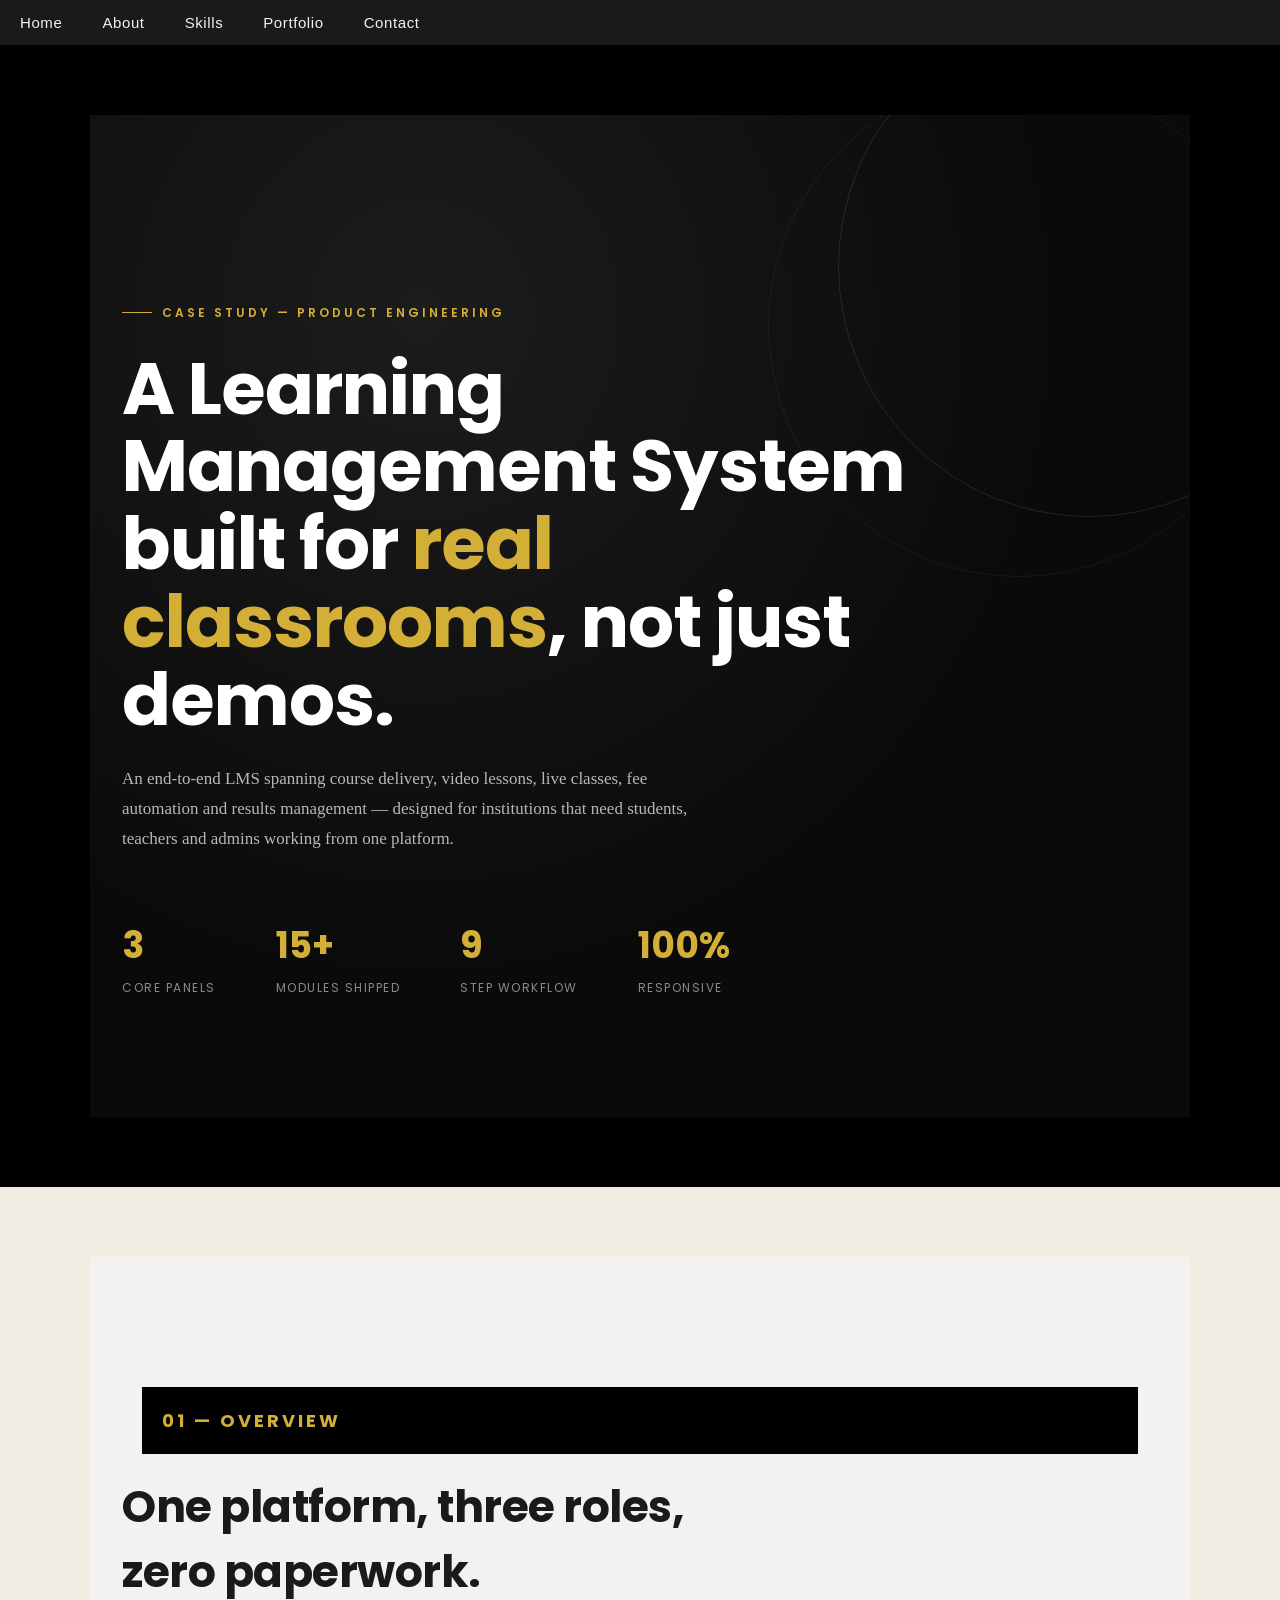
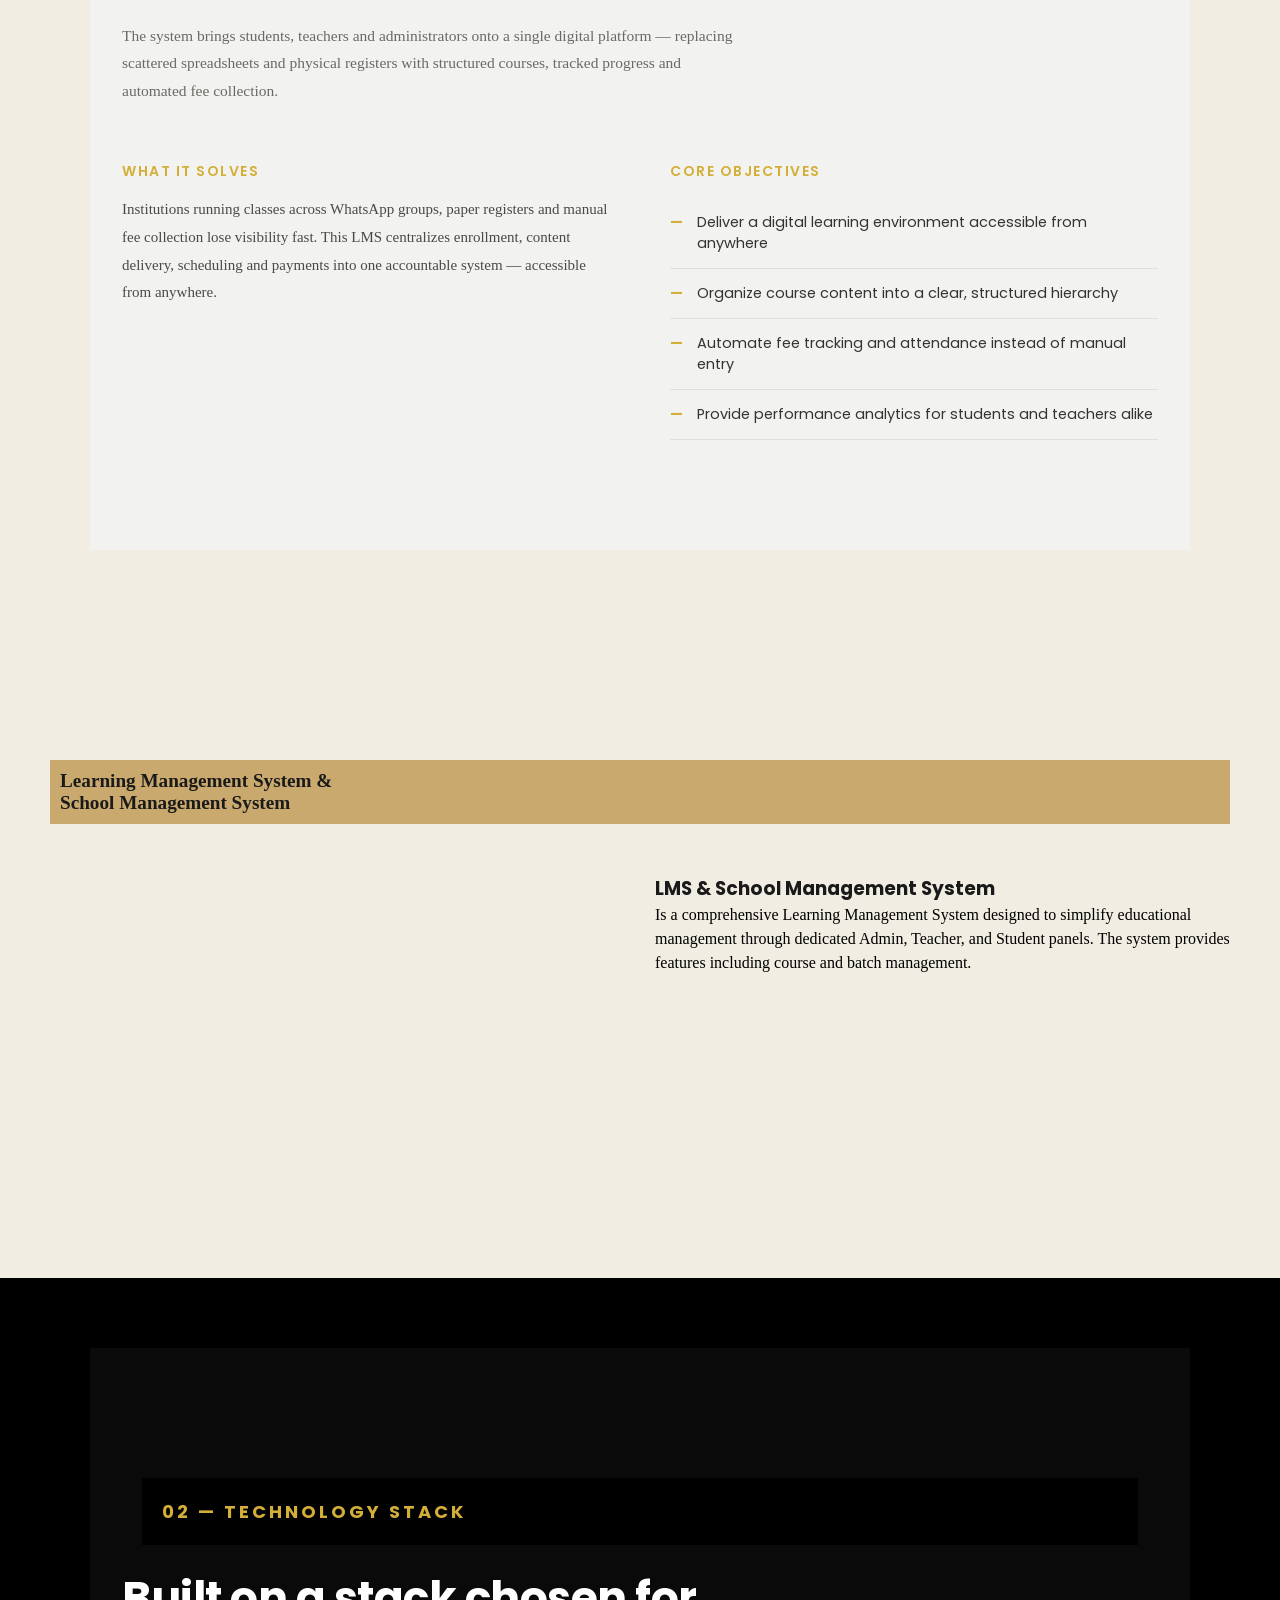
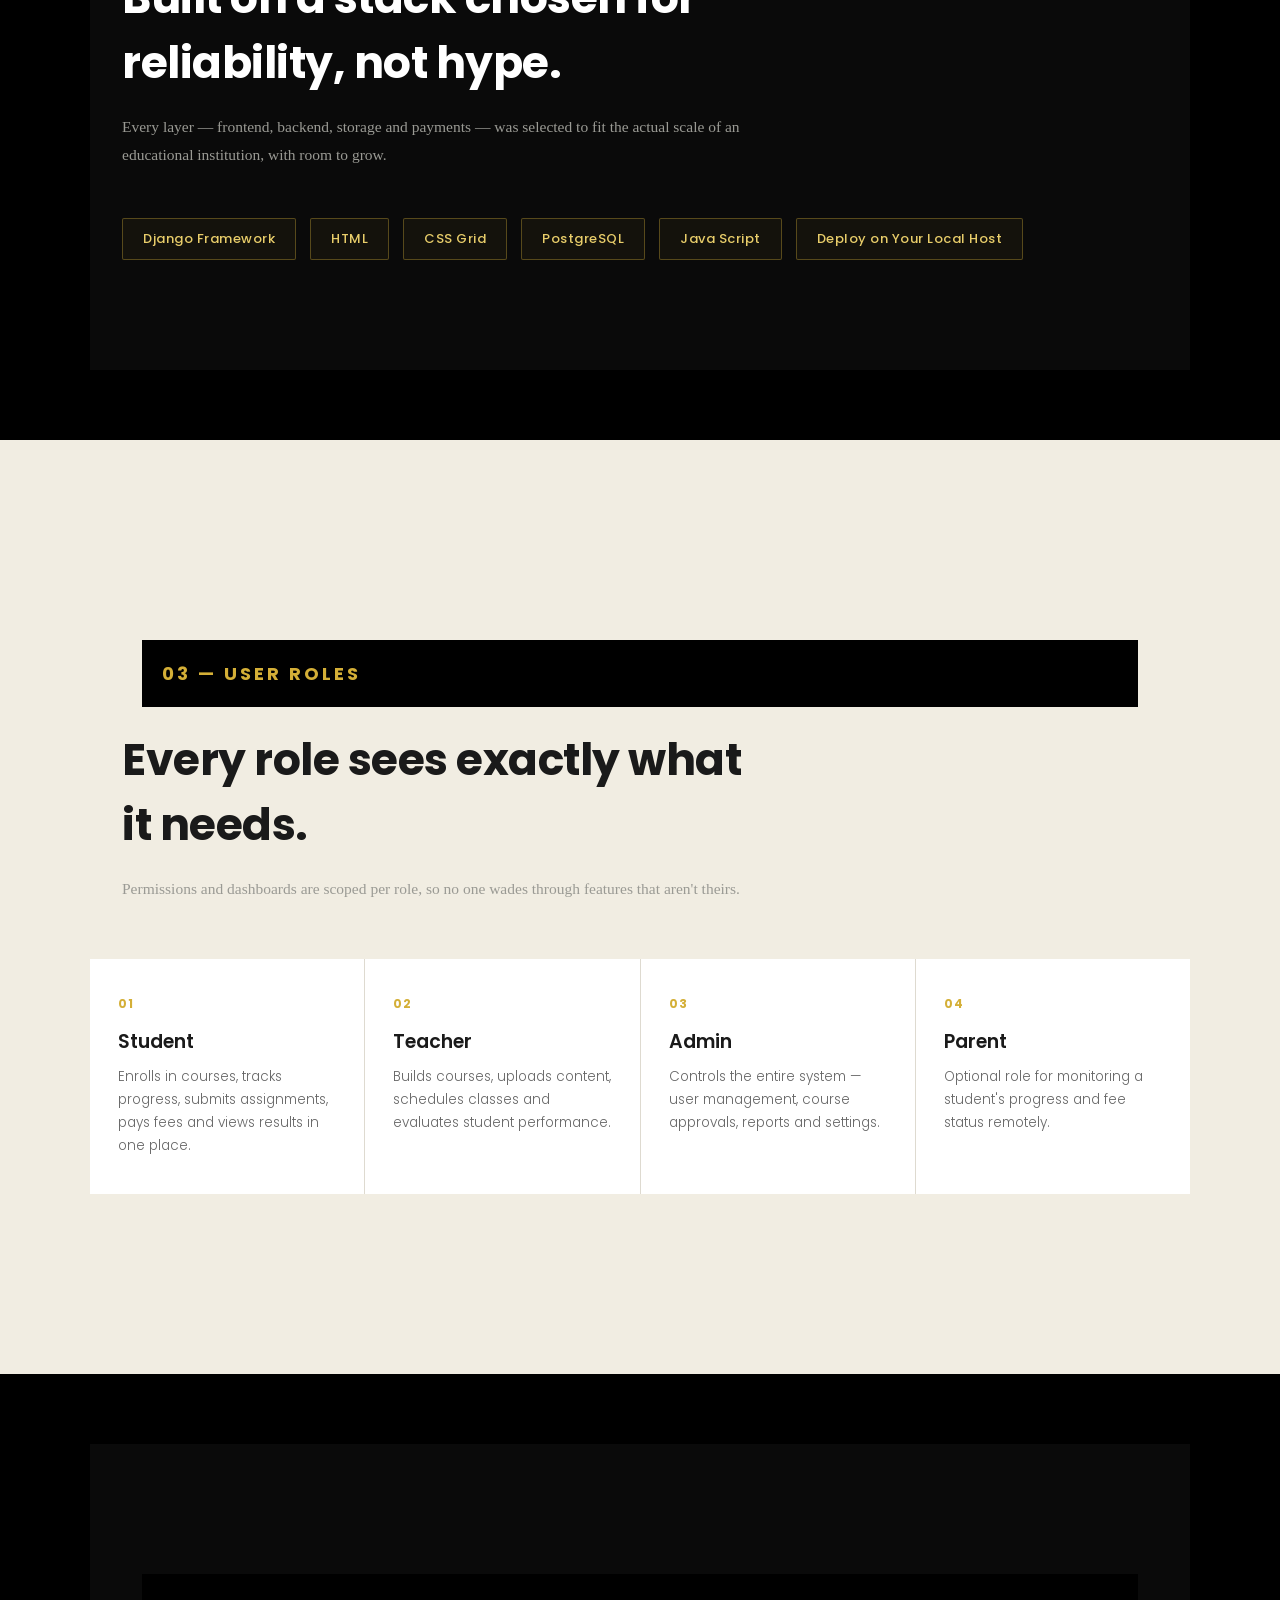
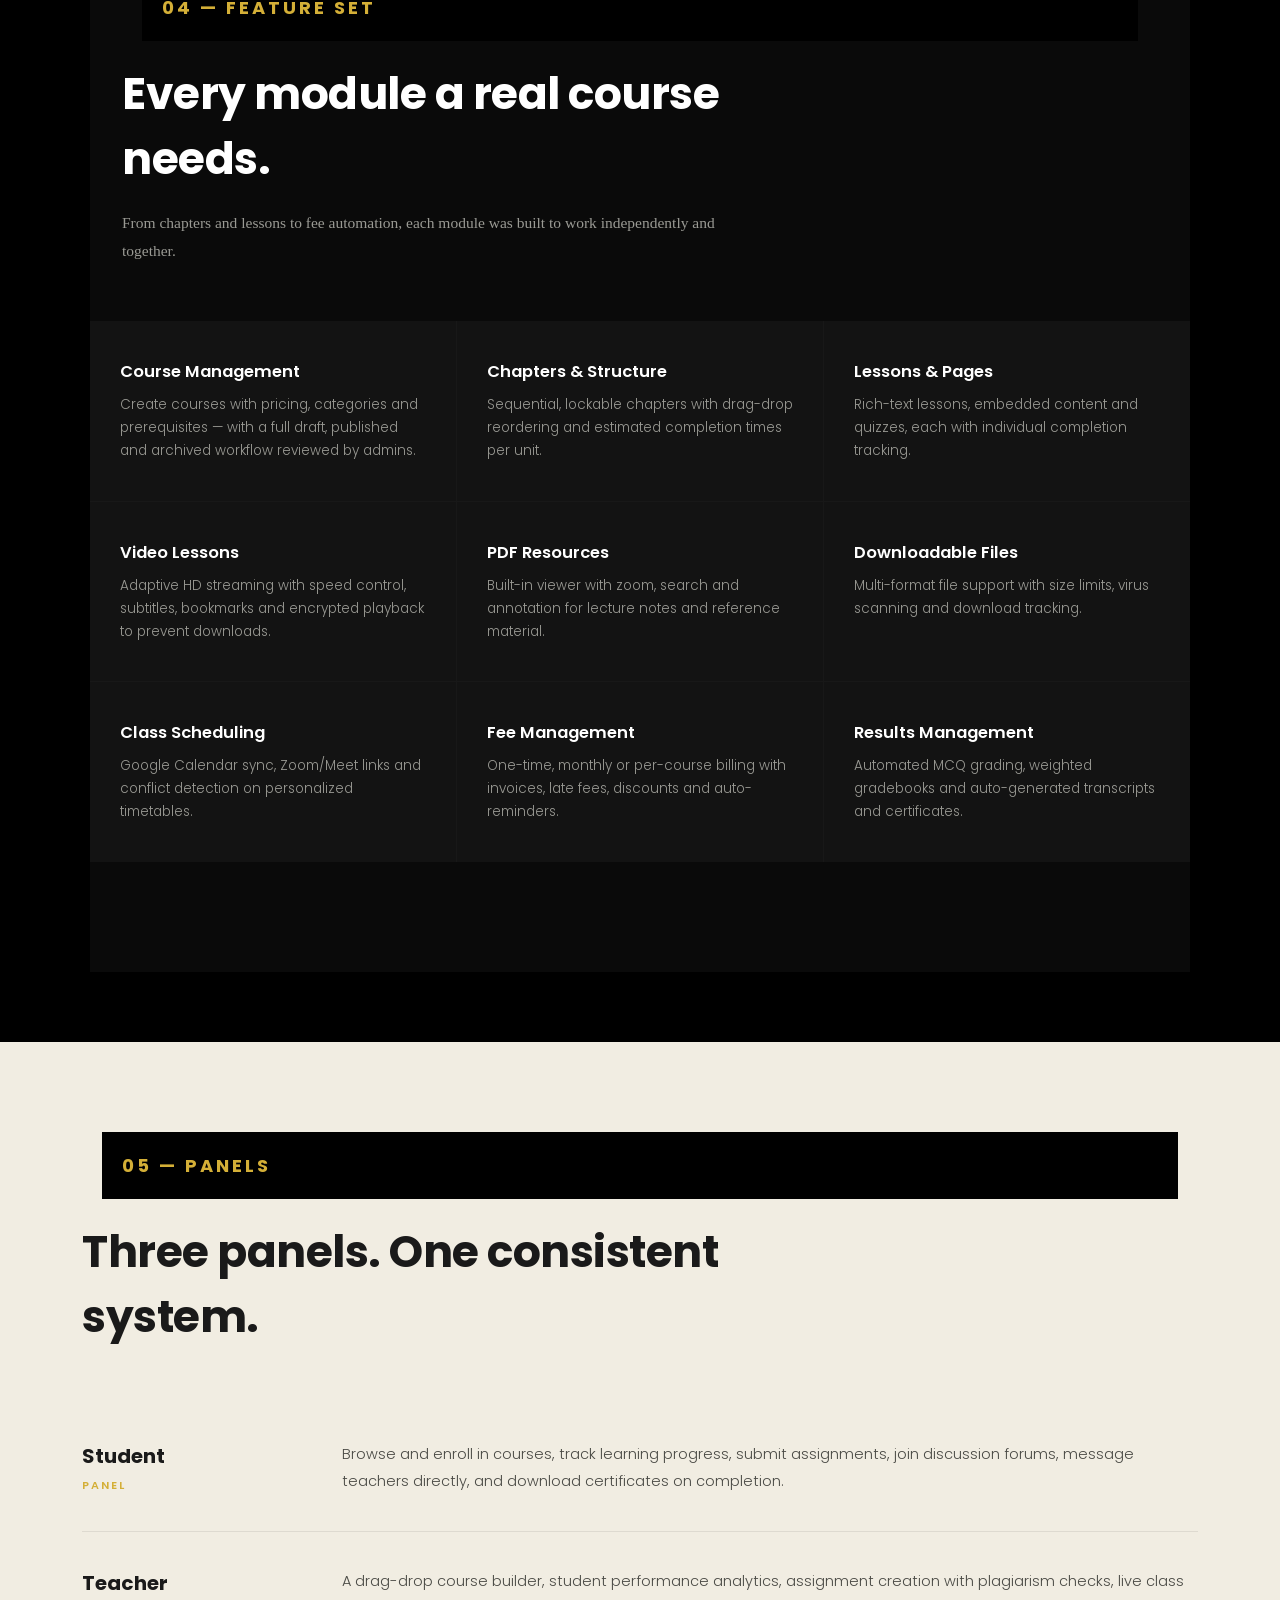
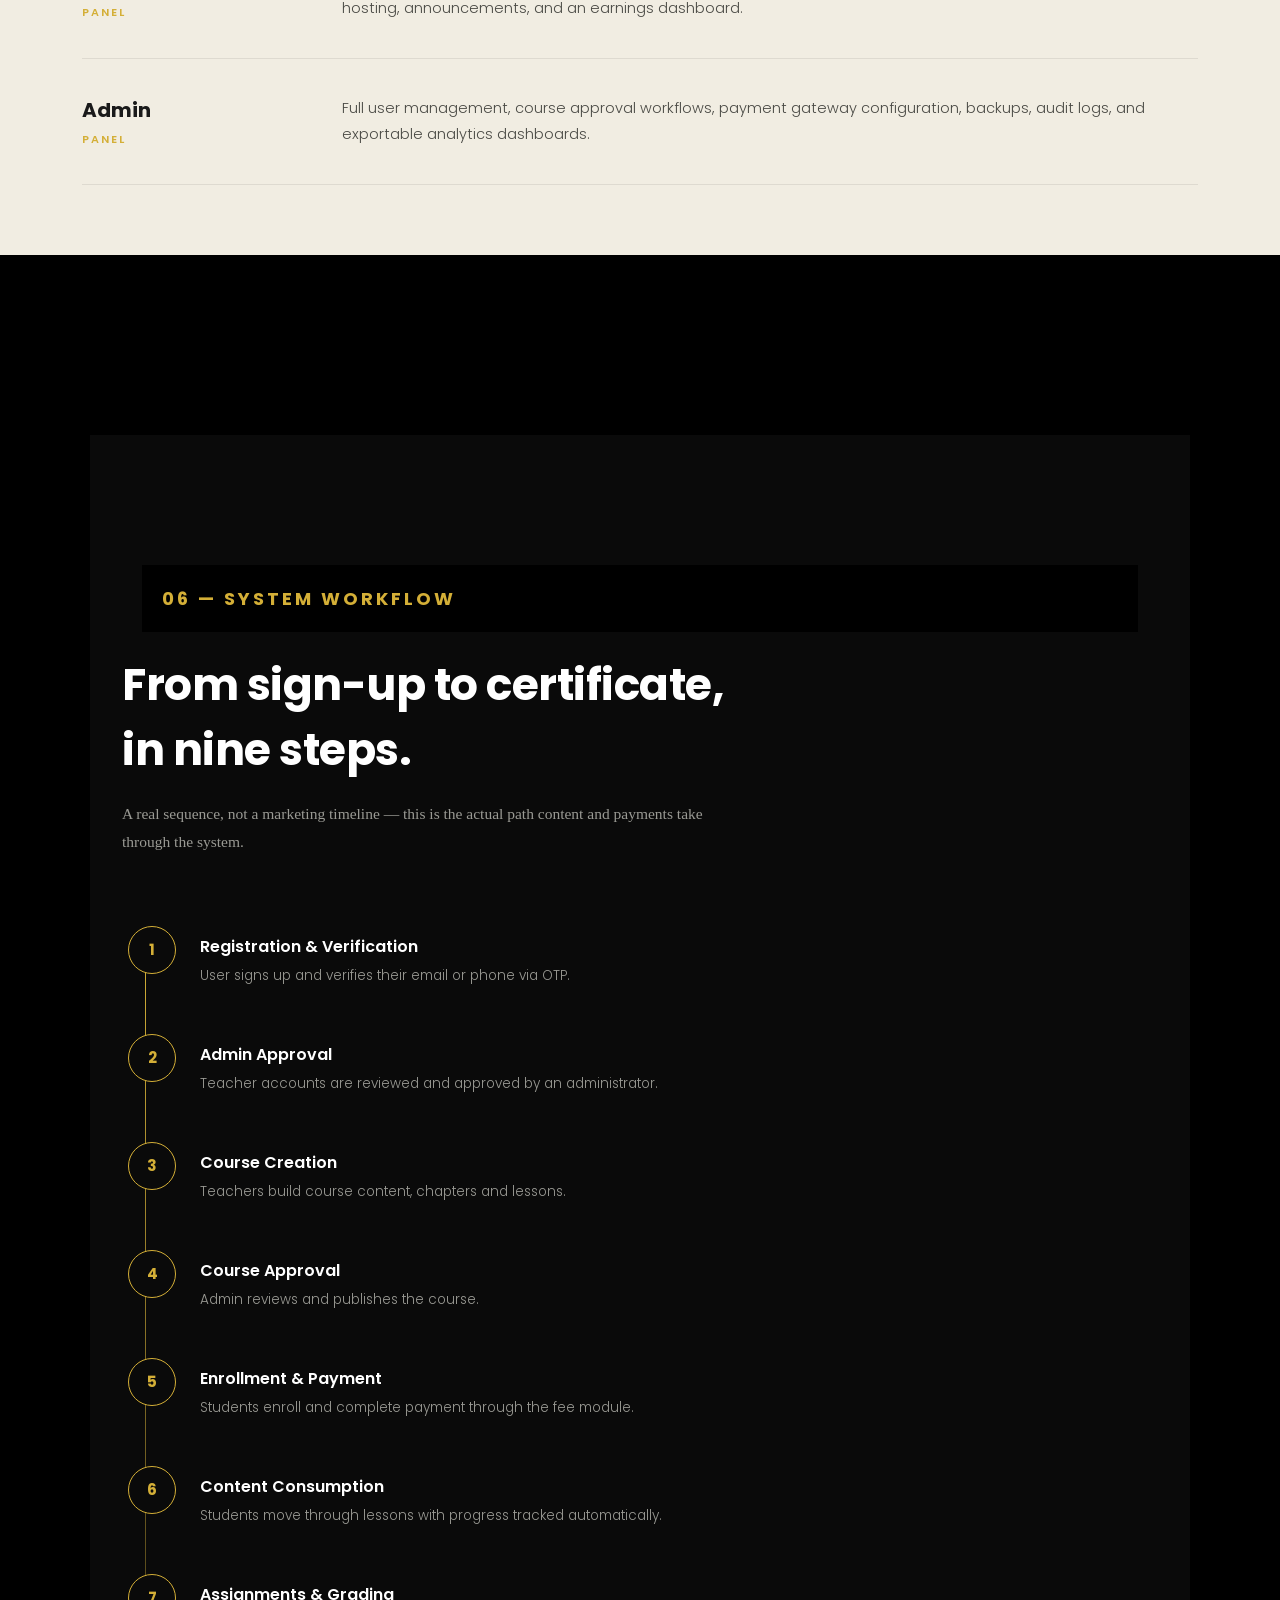
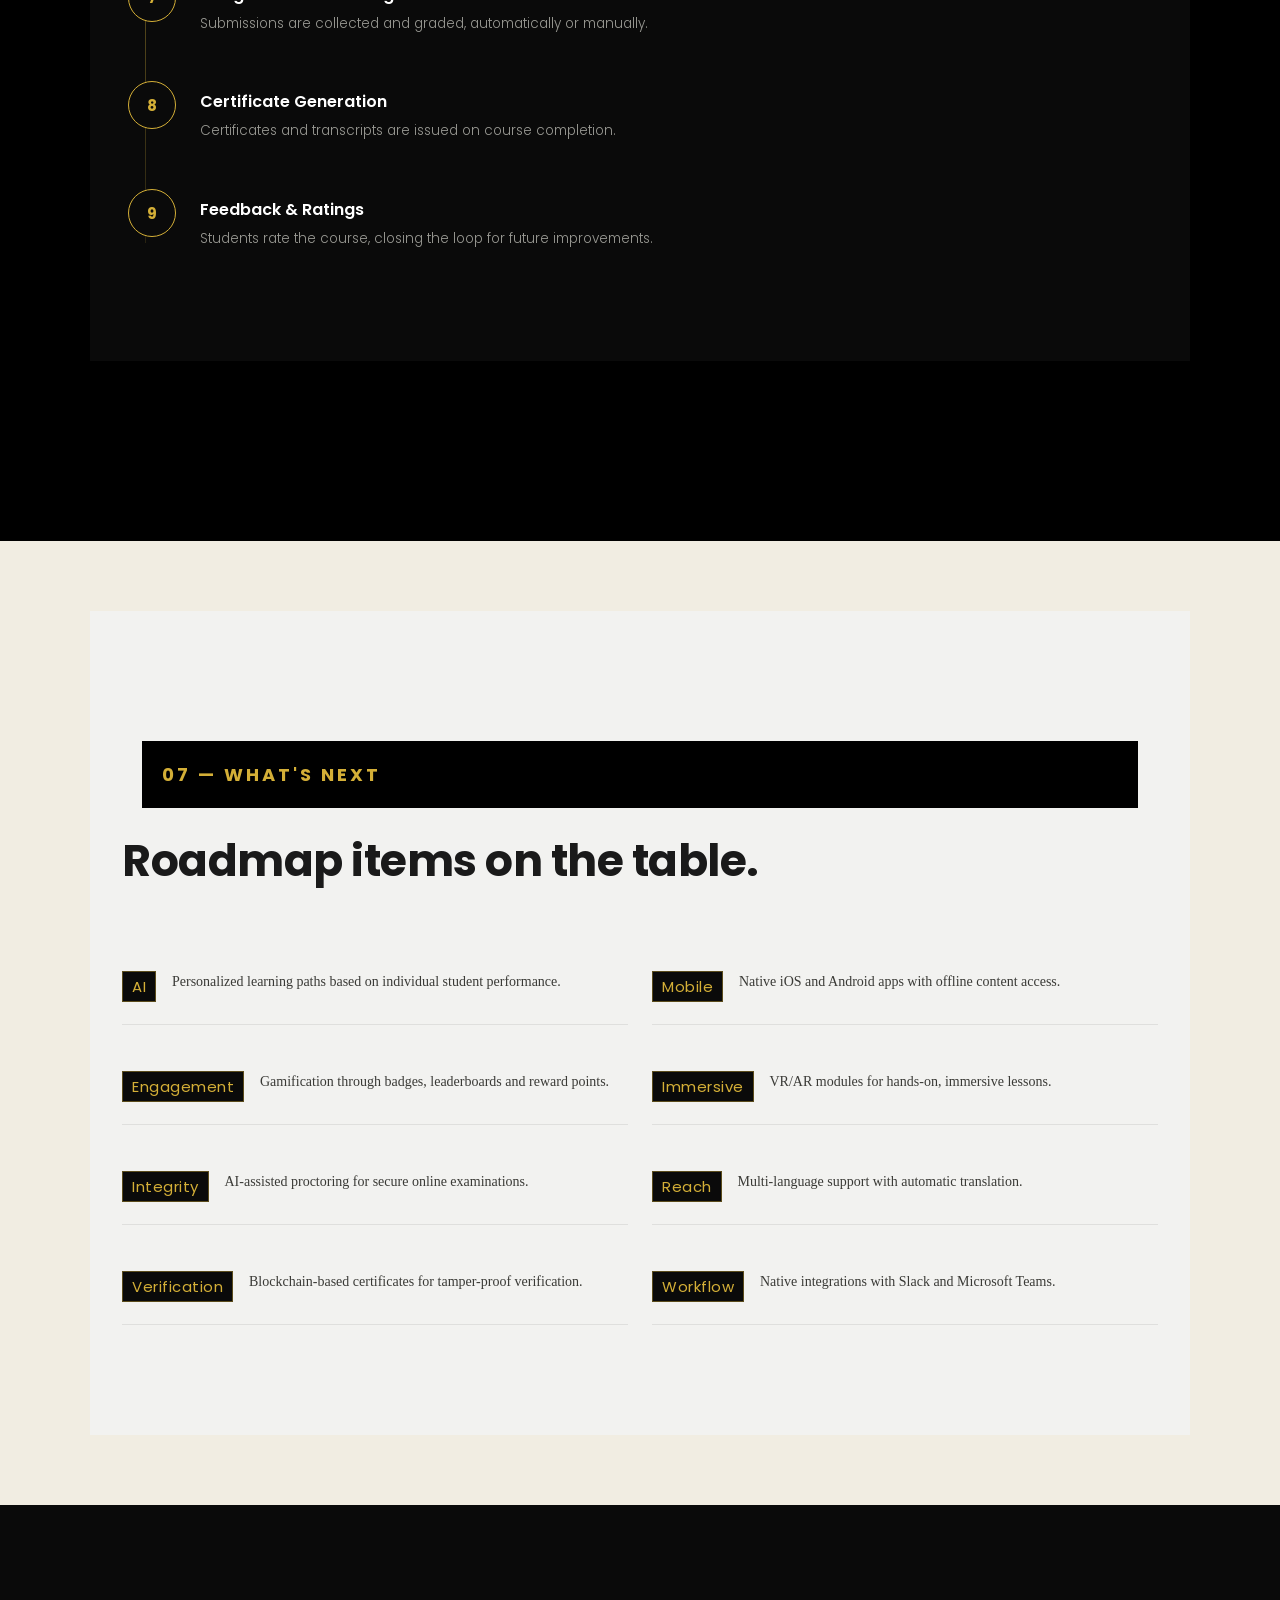
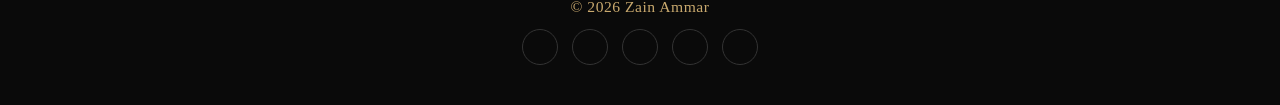
==== commit a3996a3a: "Change UI" ====
--- a/lms-case-study.html
+++ b/lms-case-study.html
@@ -101,7 +101,8 @@
   .section.dark{background:var(--black);color:var(--white);}
   .section.gray{background:var(--gray);}
   .sec-eyebrow{
-    color:var(--gold);font-size:12px;letter-spacing:3px;text-transform:uppercase;font-weight:600;margin-bottom:16px;
+    background-color:black;color:#d4af37;font-size:18px;letter-spacing:3px;text-transform:uppercase;font-weight:600;margin-bottom:16px;padding: 20px;margin: 20px;font-weight: bold;
+  
   }
   .sec-title{
     font-size:clamp(28px,4vw,44px);font-weight:700;letter-spacing:-.5px;max-width:640px;
@@ -194,8 +195,8 @@
     display:flex;gap:16px;padding:22px 0;border-bottom:1px solid rgba(0,0,0,.08);
   }
   .future-tag{
-    font-size:10.5px;color:var(--gold);border:1px solid rgba(212,175,55,.4);
-    padding:3px 9px;border-radius:20px;height:fit-content;letter-spacing:.5px;white-space:nowrap;
+    background:var(--black);font-size:15px;color:var(--gold);border:1px solid rgba(212,175,55,.4);
+    padding:3px 9px;height:fit-content;letter-spacing:.5px;white-space:nowrap;
   }
   .future-item p{font-size:14px;color:#3a3a36;font-weight:400;line-height:1.6;}
 
@@ -329,7 +330,7 @@
   </div>
 </section>
 </div>
-
+<div id="#" style="background:#f1ede2; padding:70px 40px;">
 <section class="section">
   <div class="container reveal">
     <div class="sec-eyebrow">03 — User Roles</div>
@@ -359,7 +360,8 @@
     </div>
   </div>
 </section>
-
+</div>
+<div id="#" style="background:#000000; padding:70px 40px;">
 <section class="section dark" id="features">
   <div class="container reveal">
     <div class="sec-eyebrow">04 — Feature Set</div>
@@ -405,8 +407,8 @@
     </div>
   </div>
 </section>
-
-<section class="section" id="panels">
+</div>
+<div id="#" style="background:#f1ede2; padding:70px 40px;">
   <div class="container reveal">
     <div class="sec-eyebrow">05 — Panels</div>
     <h2 class="sec-title">Three panels. One consistent system.</h2>
@@ -427,7 +429,10 @@
     </div>
   </div>
 </section>
-
+</div>
+<div id="#" style="background:#000000; padding:70px 40px;">
+
+<section class="section" id="panels">
 <section class="section dark" id="workflow">
   <div class="container reveal">
     <div class="sec-eyebrow">06 — System Workflow</div>
@@ -475,7 +480,8 @@
     </div>
   </div>
 </section>
-
+</div>
+<div id="#" style="background:#f1ede2; padding:70px 40px;">
 <section class="section gray">
   <div class="container reveal">
     <div class="sec-eyebrow">07 — What's Next</div>
@@ -492,7 +498,7 @@
     </div>
   </div>
 </section>
-
+</div>
 
 <!-- FOOTER -->
 <footer>
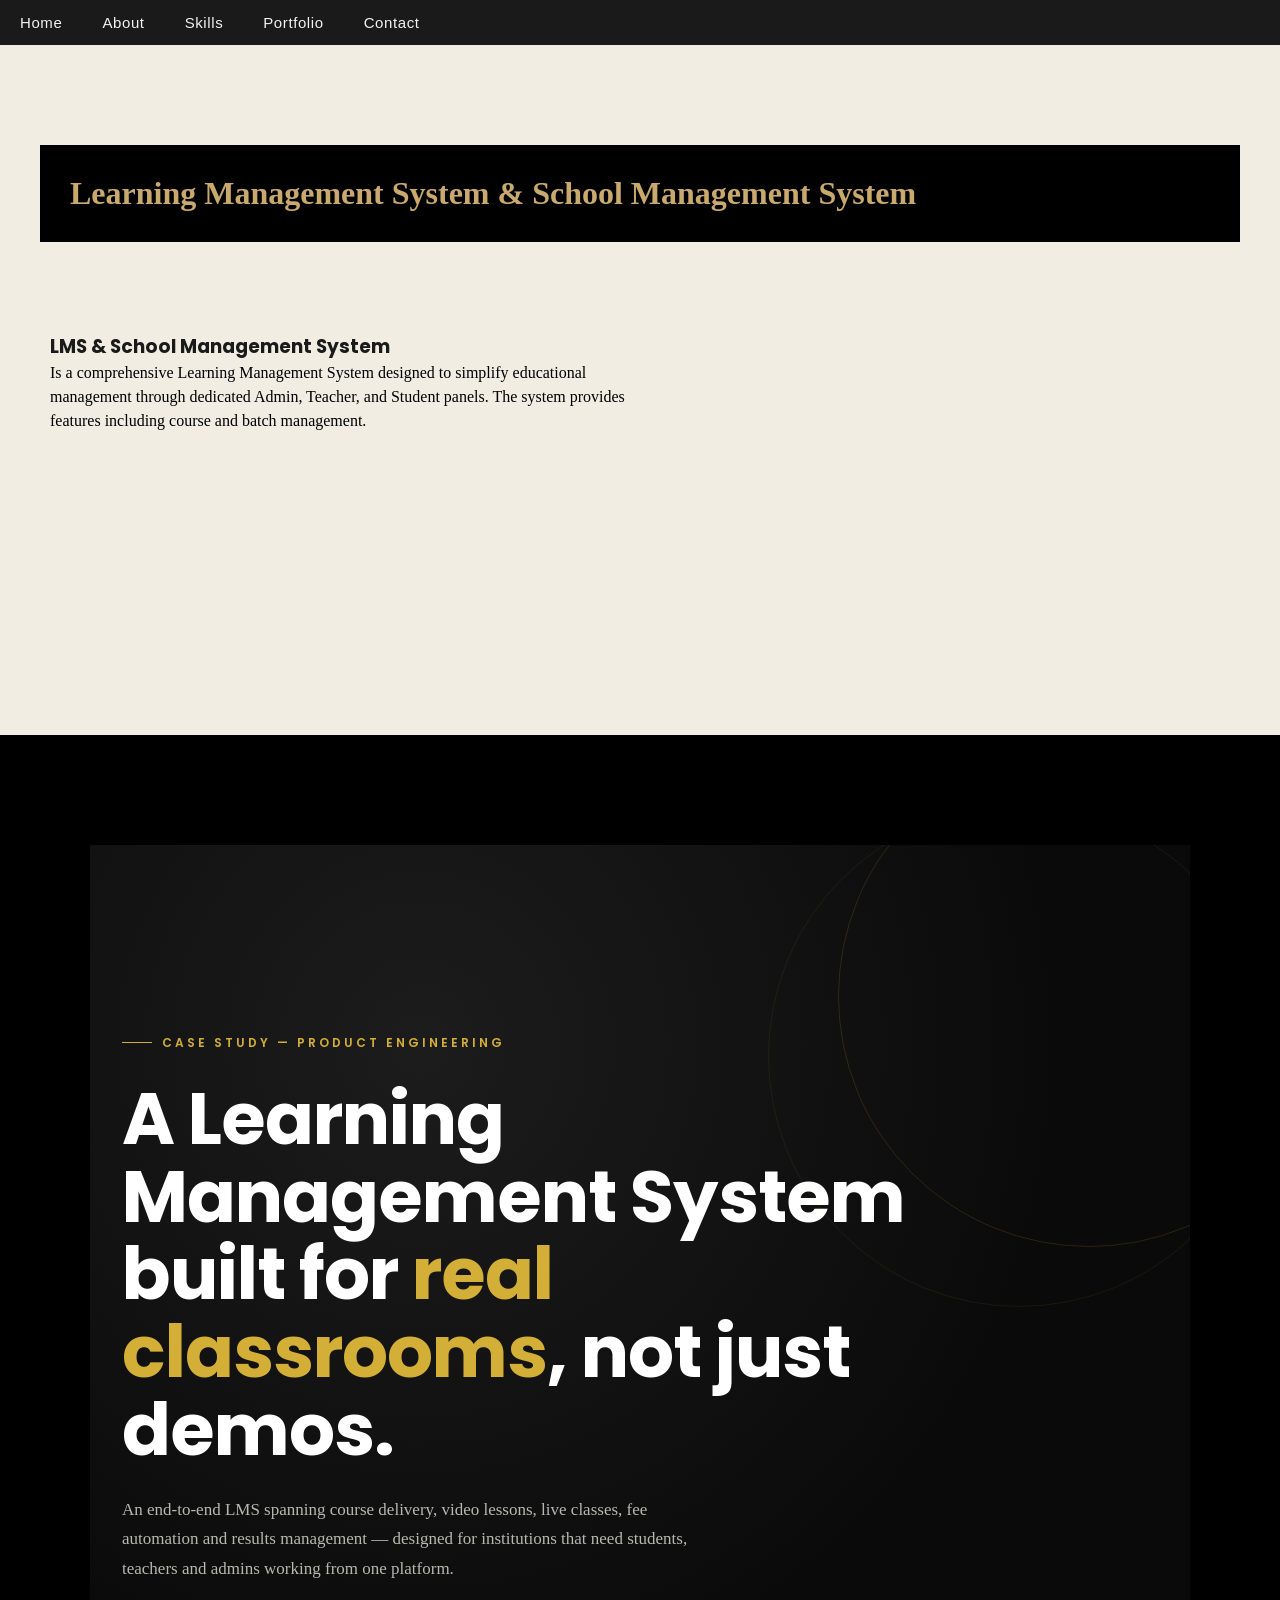
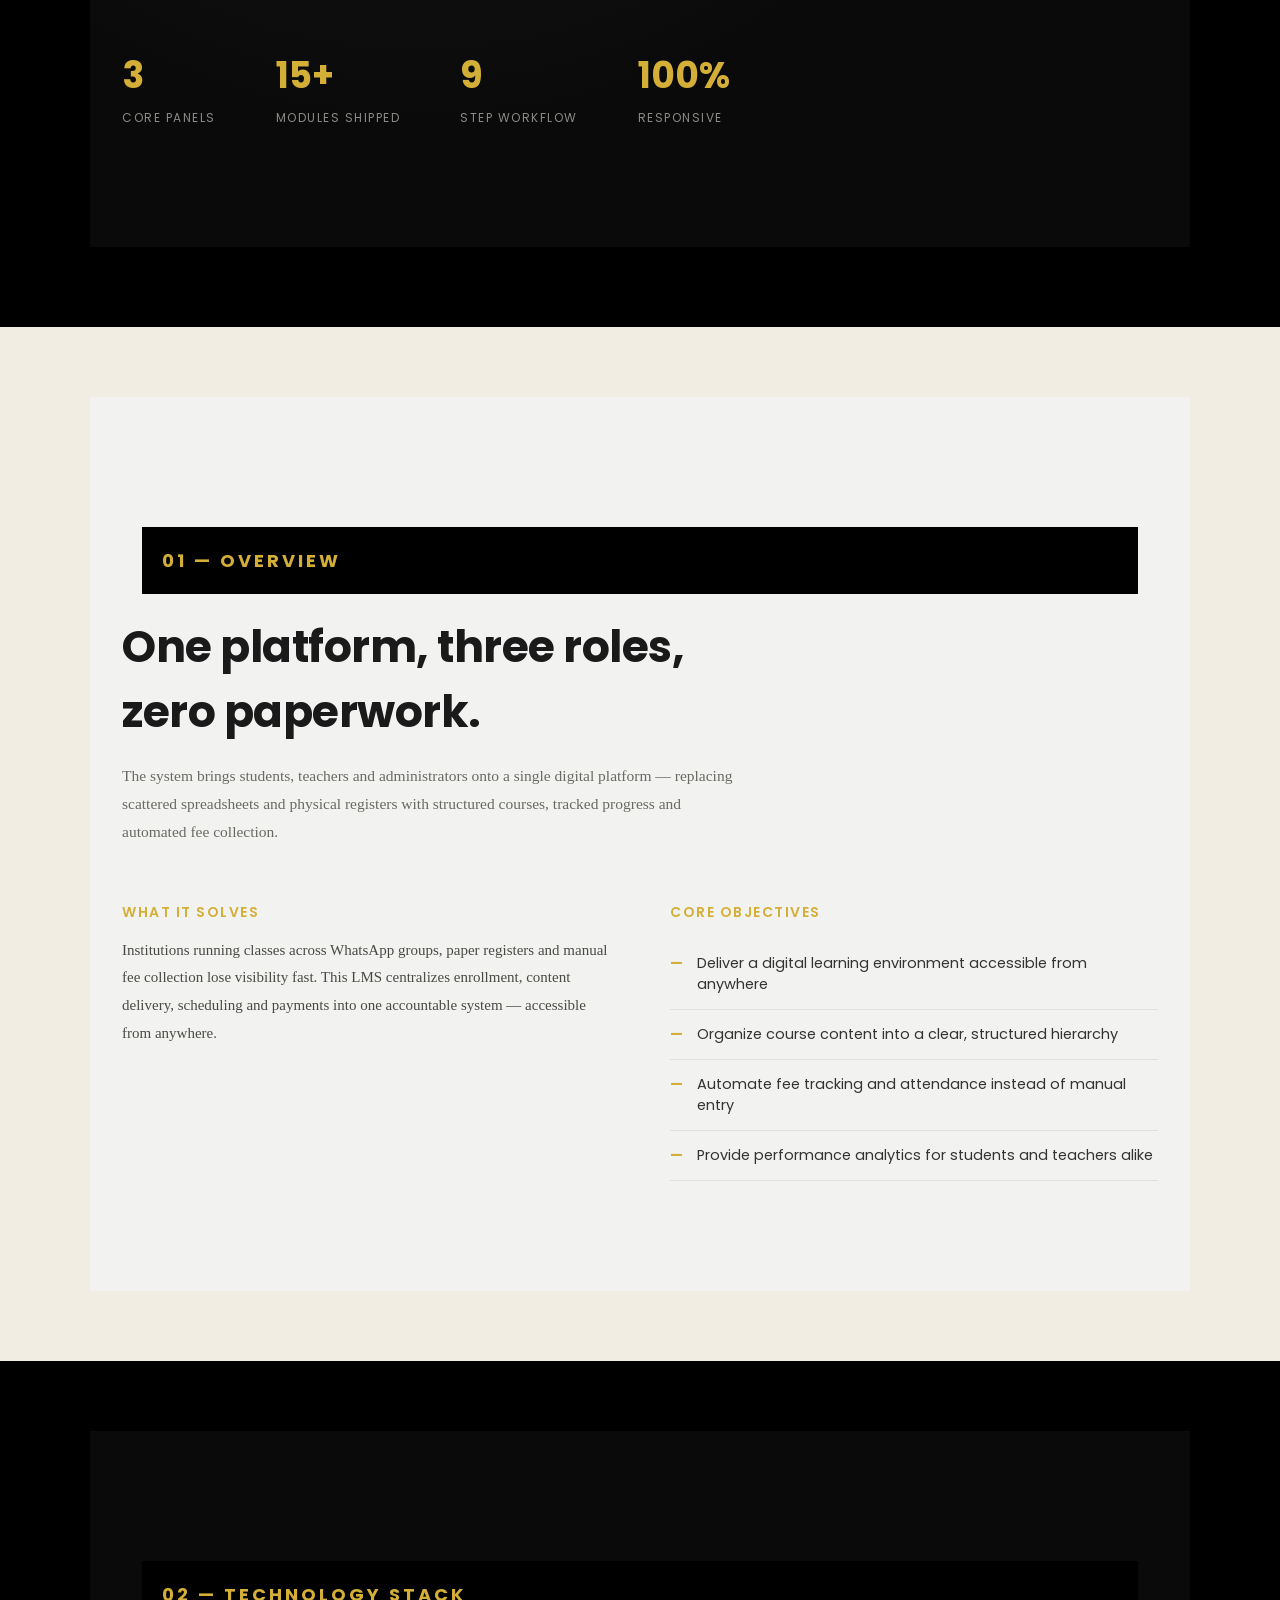
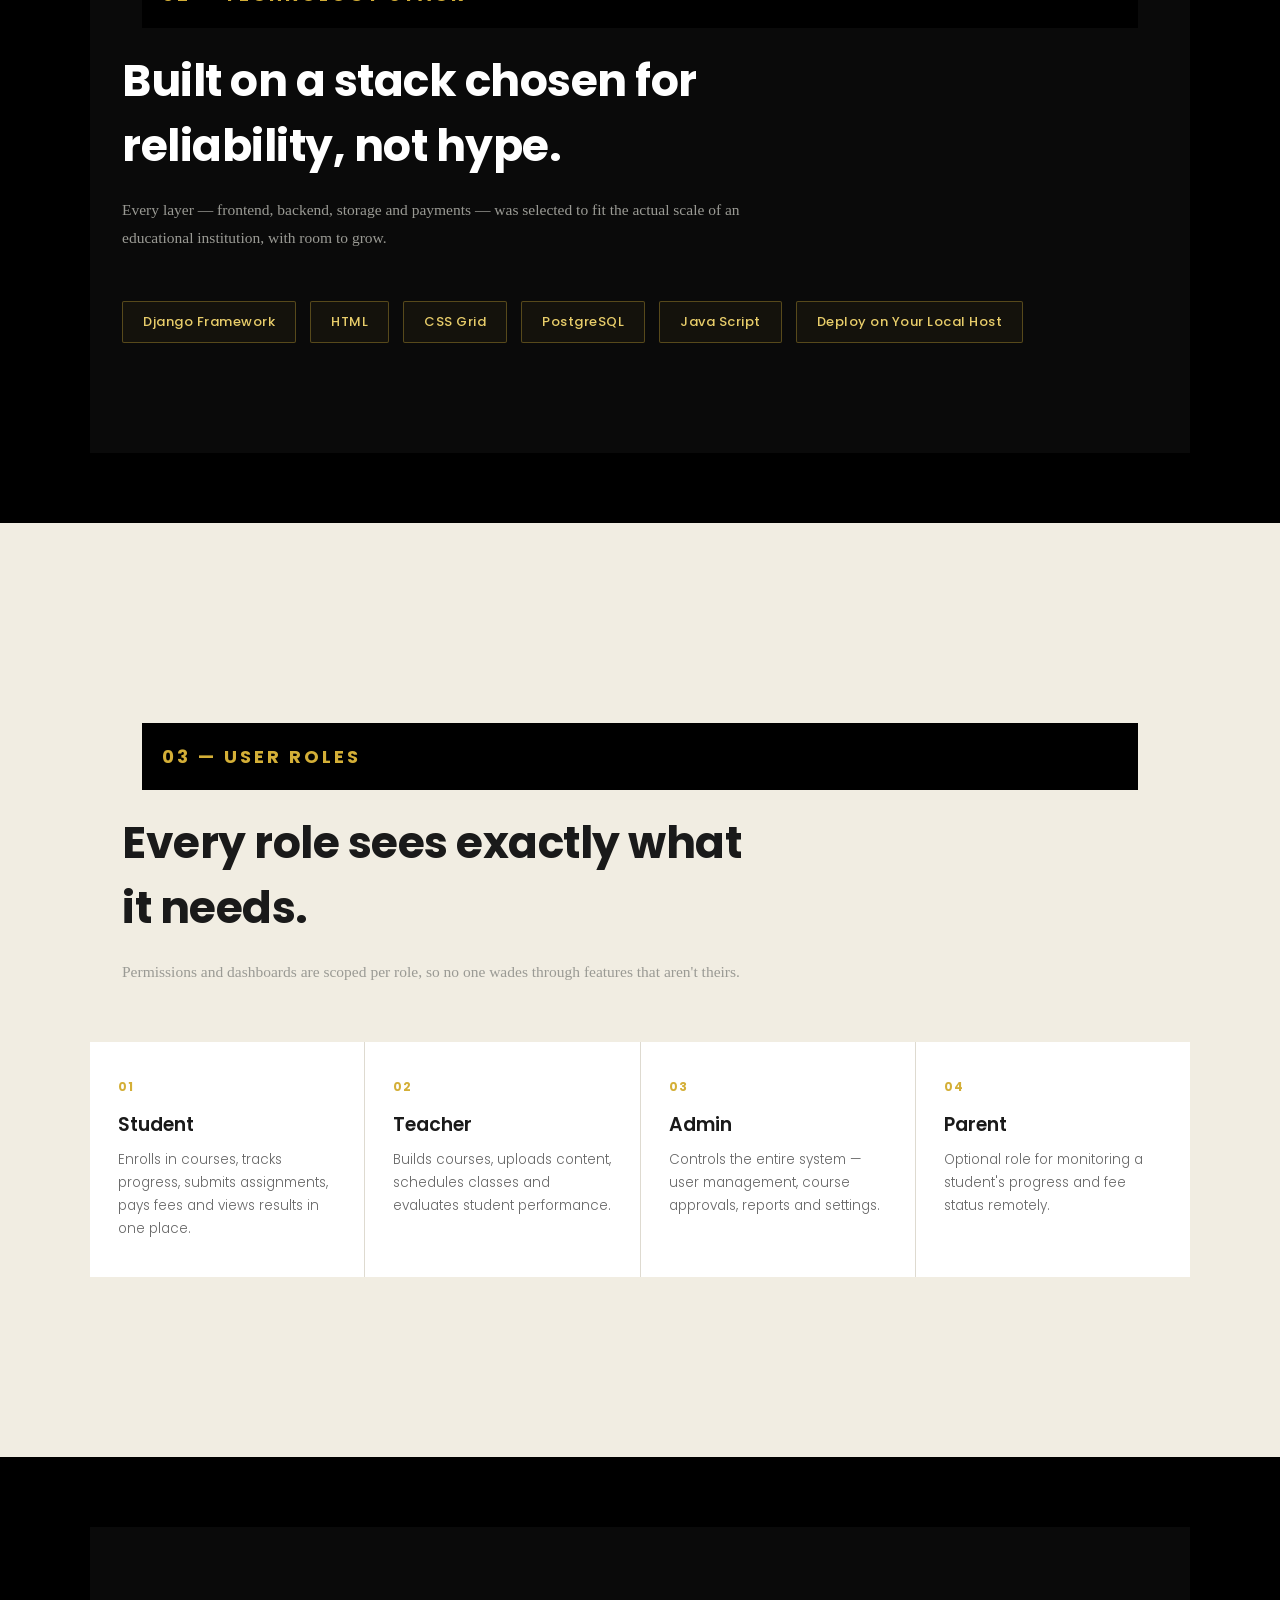
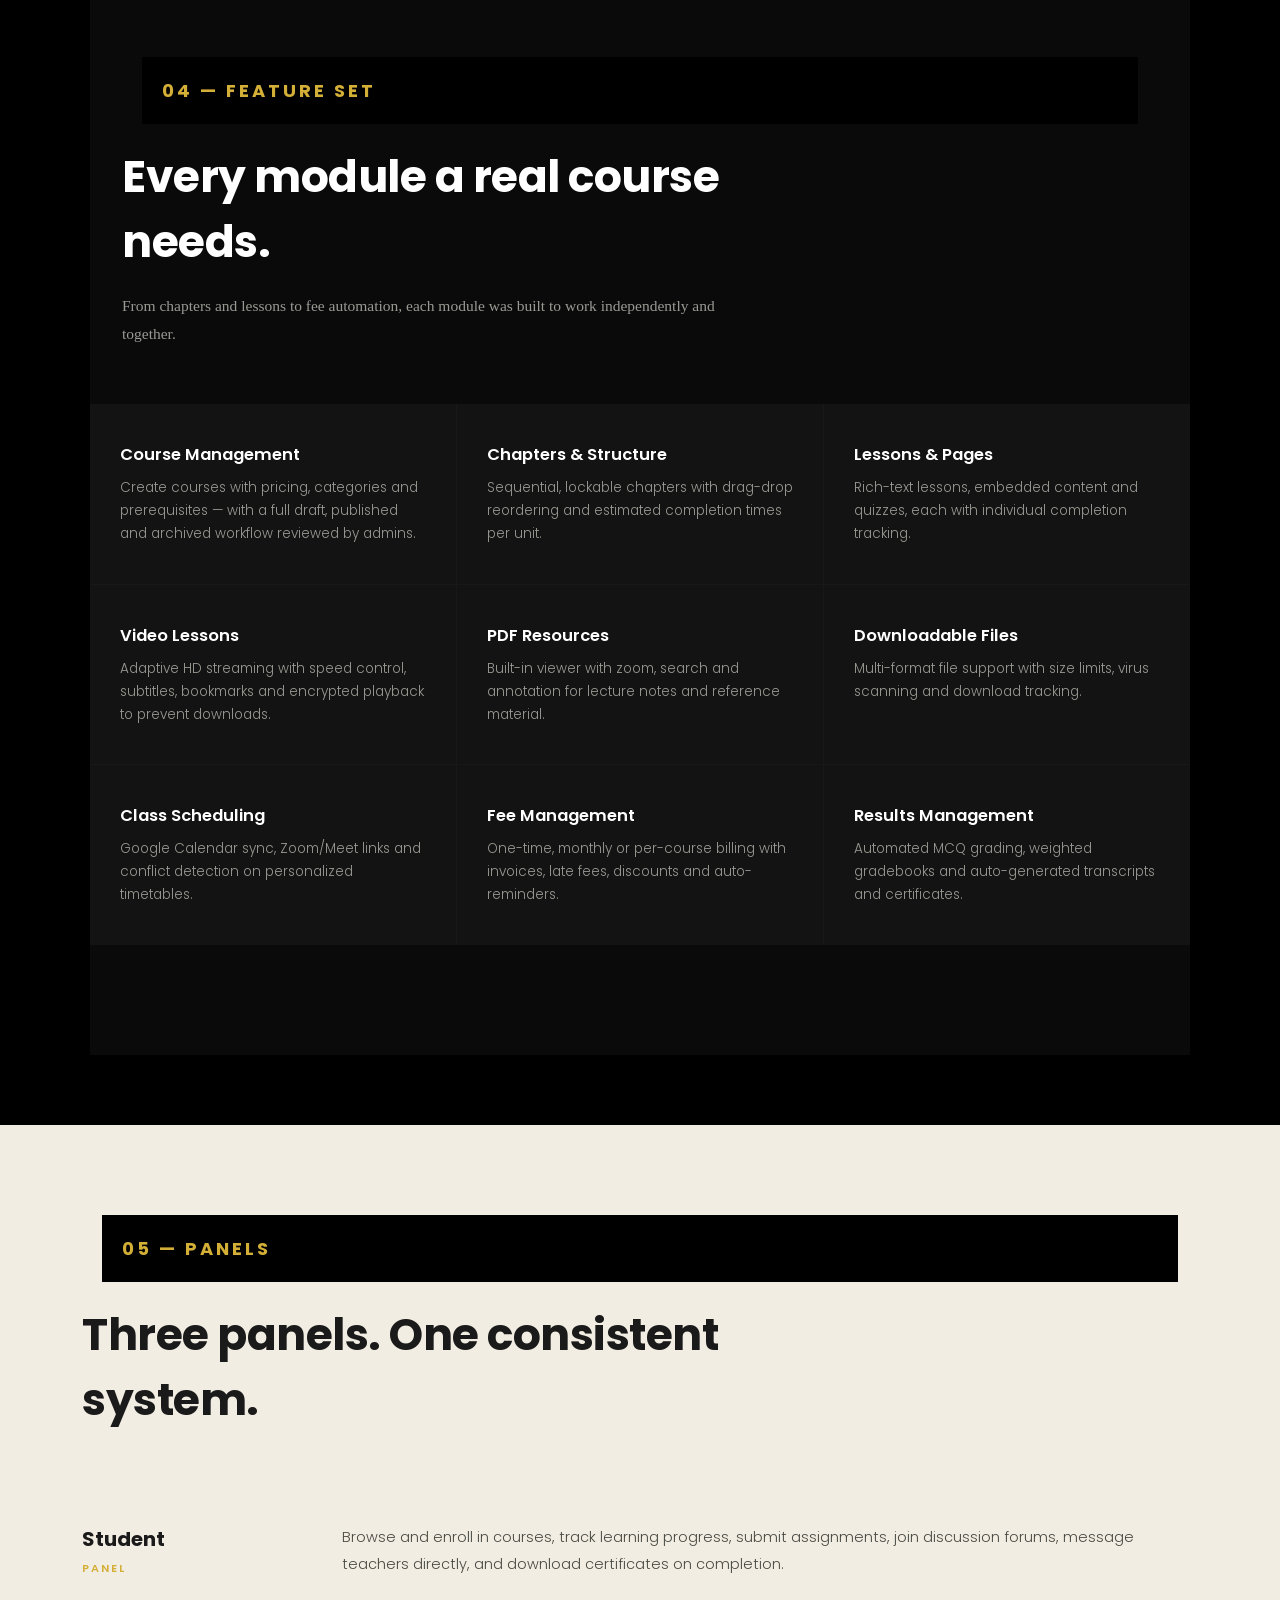
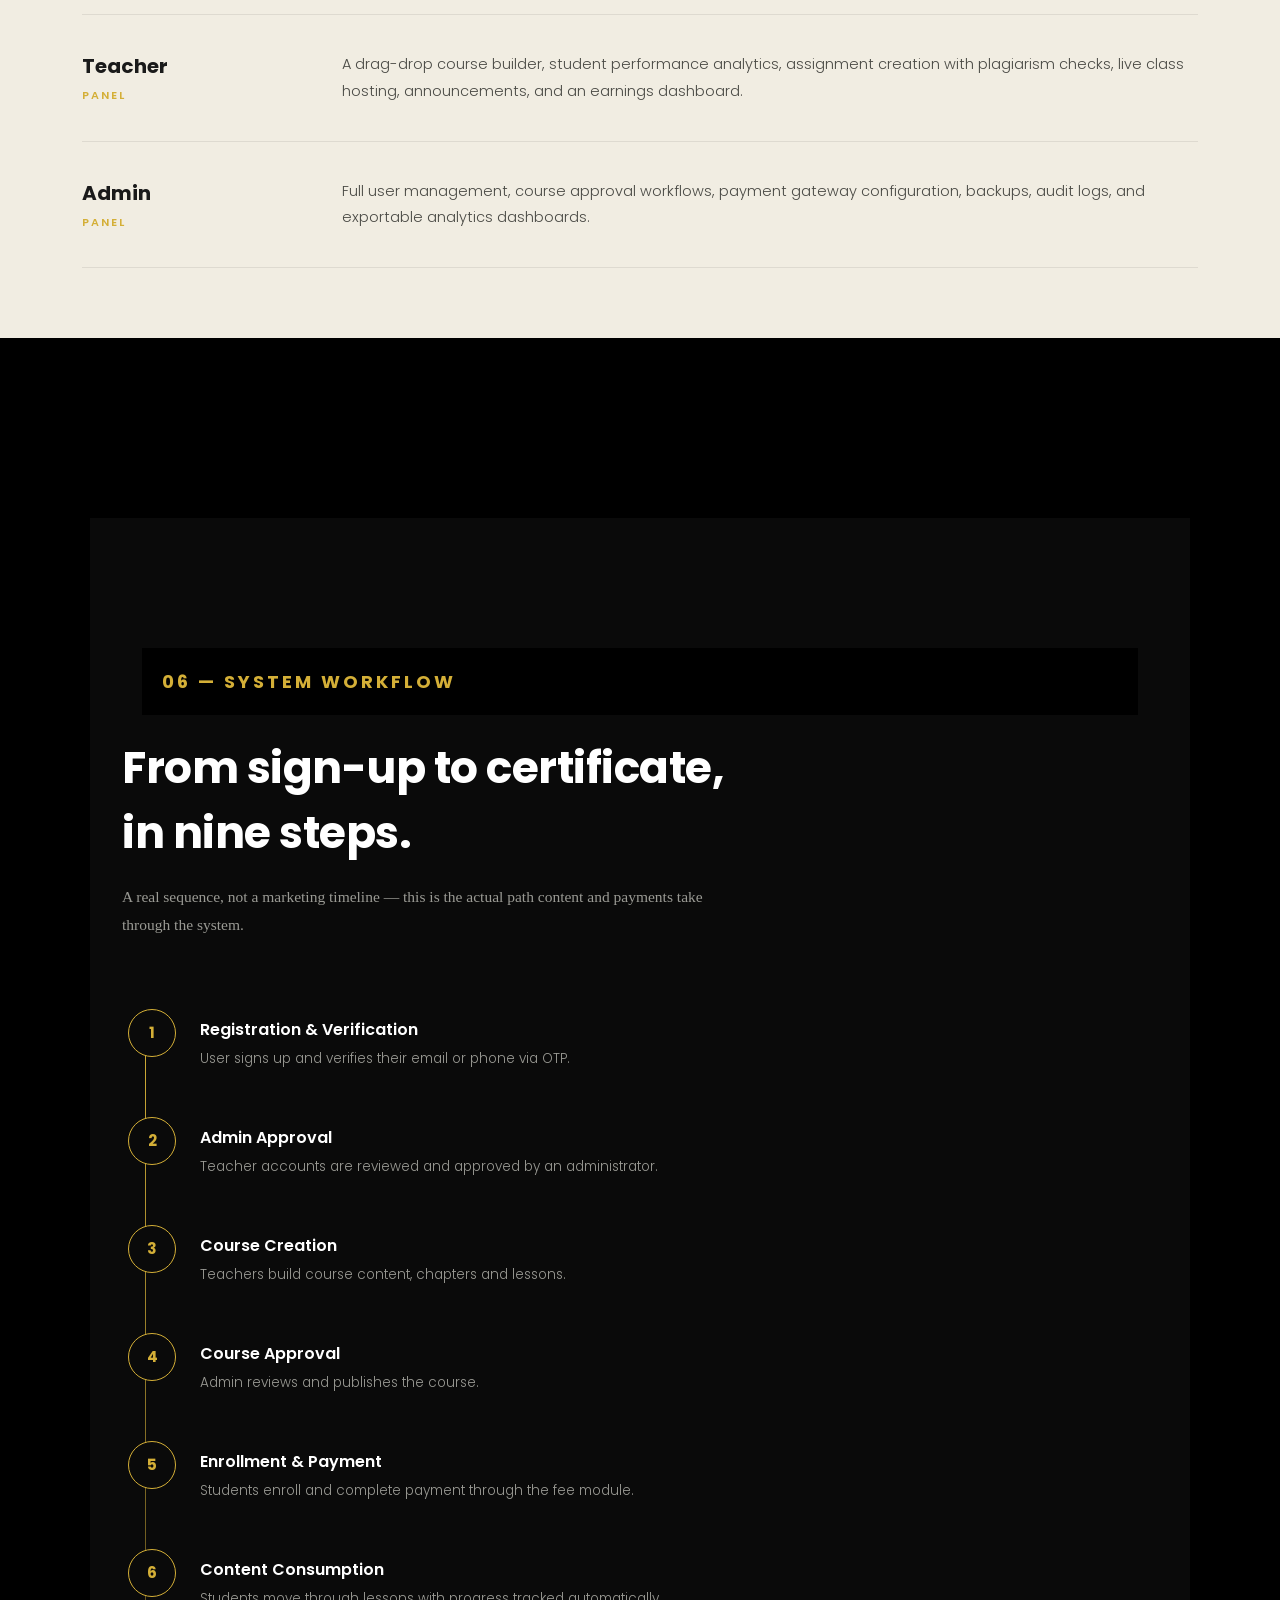
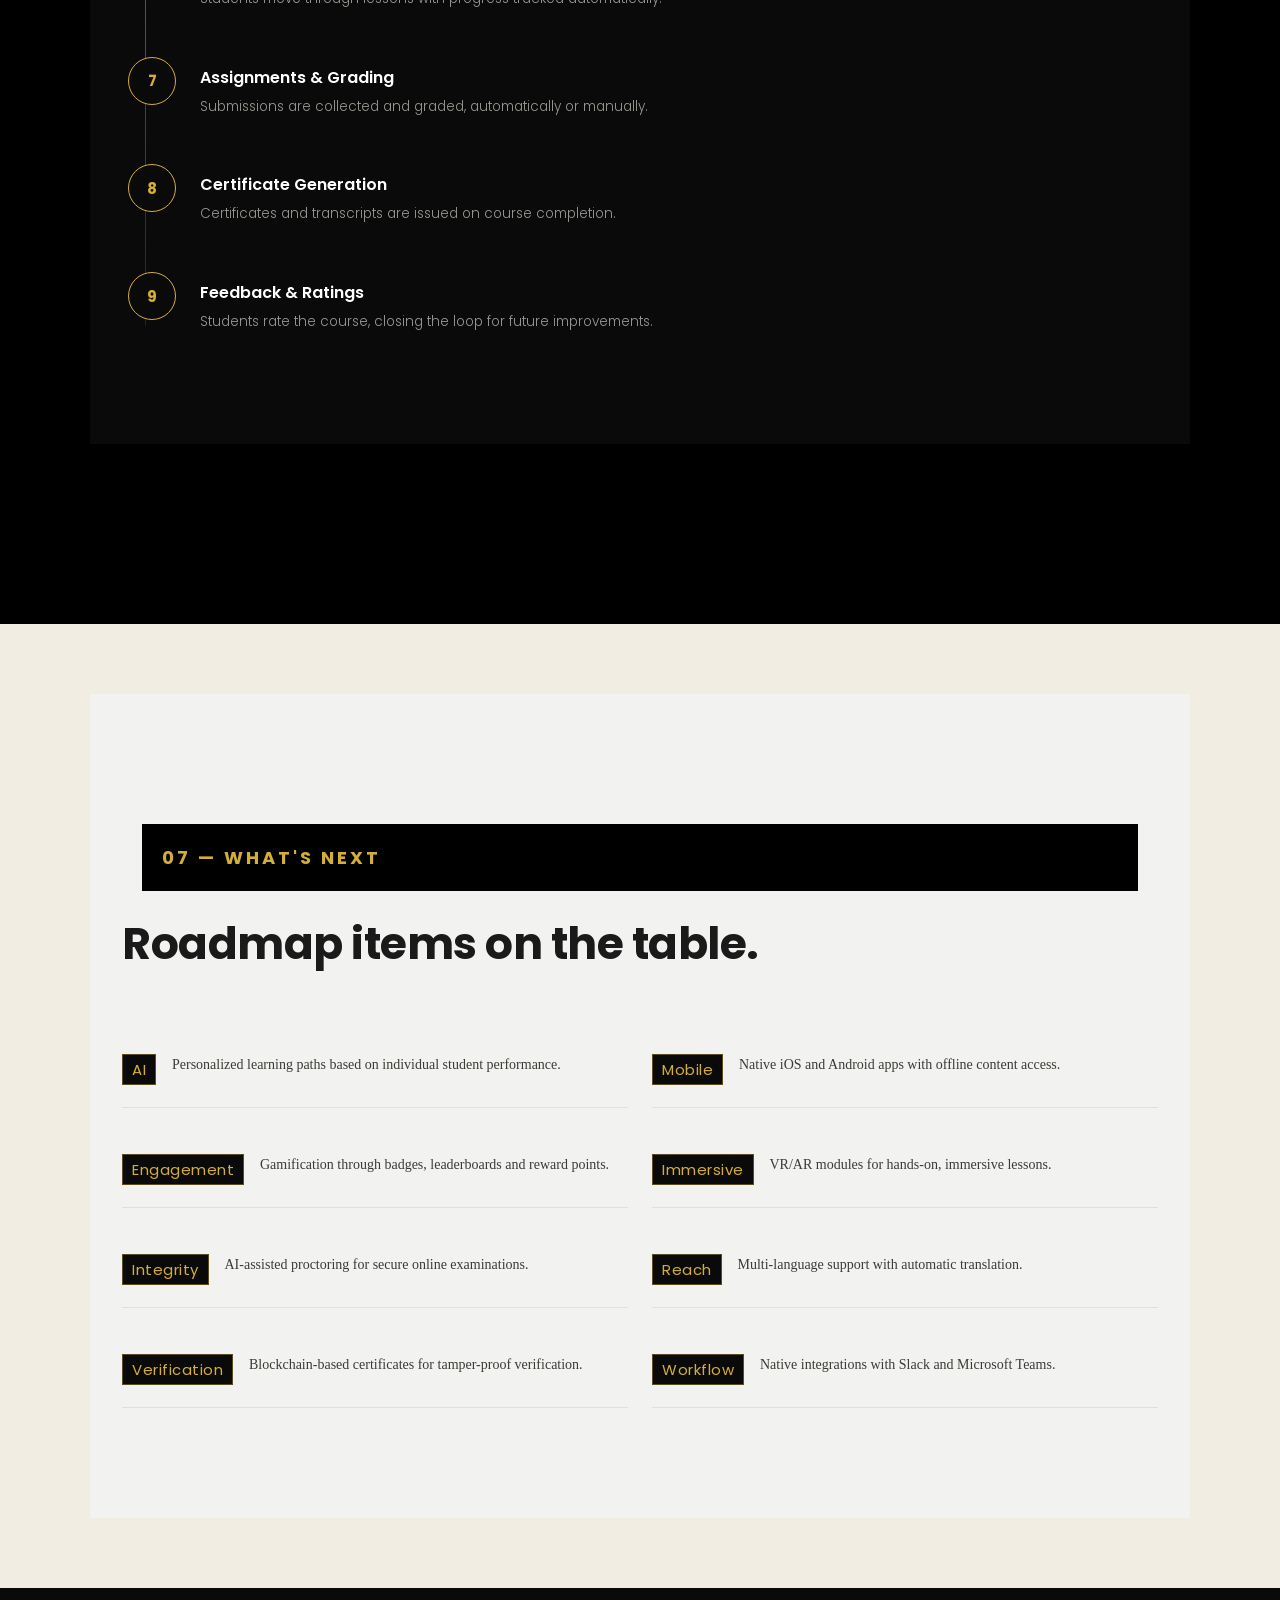
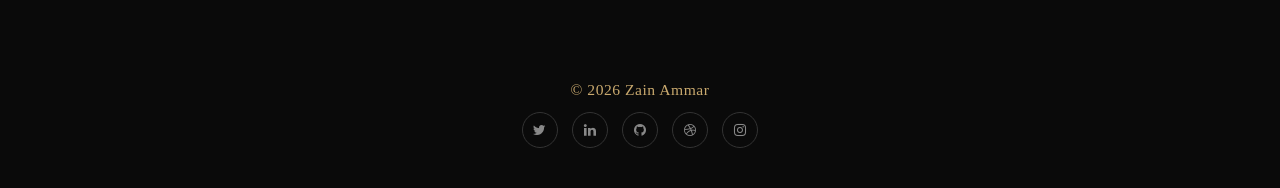
==== commit 30ec2fdf: "Update" ====
--- a/lms-case-study.html
+++ b/lms-case-study.html
@@ -9,7 +9,8 @@
 <link rel="preconnect" href="https://fonts.googleapis.com">
 <link rel="preconnect" href="https://fonts.gstatic.com" crossorigin>
 <link href="https://fonts.googleapis.com/css2?family=Poppins:wght@300;400;500;600;700;800&display=swap" rel="stylesheet">
-<style>
+
+<link rel="stylesheet" href="https://cdnjs.cloudflare.com/ajax/libs/font-awesome/4.7.0/css/font-awesome.min.css"><style>
   :root{
     --black:#0a0a0a;
     --black-2:#131313;
@@ -32,200 +33,11 @@
   a{text-decoration:none;color:inherit;}
   .container{max-width:1180px;margin:0 auto;padding:0 32px;}
 
-  /* reveal */
-  .reveal{opacity:0;transform:translateY(28px);transition:opacity .8s ease, transform .8s ease;}
-  .reveal.in{opacity:1;transform:translateY(0);}
-
-  /* NAV */
-  nav{
-    position:fixed;top:0;left:0;right:0;z-index:100;
-    background:rgba(10,10,10,.92);backdrop-filter:blur(8px);
-    border-bottom:1px solid rgba(212,175,55,.2);
-  }
-  .nav-inner{
-    display:flex;align-items:center;justify-content:space-between;
-    padding:18px 32px;max-width:1180px;margin:0 auto;
-  }
-  .logo{color:var(--white);font-weight:700;font-size:18px;letter-spacing:.5px;}
-  .logo span{color:var(--gold);}
-  .nav-links{display:flex;gap:34px;}
-  .nav-links a{color:#cfcfcf;font-size:13px;font-weight:500;letter-spacing:.5px;text-transform:uppercase;transition:color .3s;}
-  .nav-links a:hover{color:var(--gold);}
-  .nav-cta{
-    background:var(--gold);color:var(--black);padding:10px 22px;
-    border-radius:2px;font-size:13px;font-weight:600;letter-spacing:.5px;
-  }
-  @media(max-width:800px){.nav-links{display:none;}}
-
-  /* HERO */
-  .hero{
-    background:radial-gradient(ellipse at 30% 20%, #1c1c1c 0%, var(--black) 60%);
-    color:var(--white);
-    padding:180px 0 120px;
-    position:relative;
-    overflow:hidden;
-  }
-  .hero::before{
-    content:"";position:absolute;top:-100px;right:-150px;width:500px;height:500px;
-    border:1px solid rgba(212,175,55,.15);border-radius:50%;
-  }
-  .hero::after{
-    content:"";position:absolute;top:-40px;right:-80px;width:500px;height:500px;
-    border:1px solid rgba(212,175,55,.08);border-radius:50%;
-  }
-  .eyebrow{
-    display:inline-flex;align-items:center;gap:10px;
-    color:var(--gold);font-size:12px;letter-spacing:3px;text-transform:uppercase;font-weight:600;
-    margin-bottom:28px;
-  }
-  .eyebrow::before{content:"";width:30px;height:1px;background:var(--gold);}
-  h1.hero-title{
-    font-size:clamp(38px,6vw,72px);
-    font-weight:700;line-height:1.08;letter-spacing:-1px;
-    max-width:820px;
-  }
-  h1.hero-title em{
-    font-style:normal;color:var(--gold);
-  }
-  .hero-sub{
-    max-width:600px;margin-top:26px;font-size:17px;line-height:1.75;color:#b8b8b2;font-weight:300;
-  }
-  .hero-stats{
-    display:flex;gap:60px;margin-top:64px;flex-wrap:wrap;
-  }
-  .stat-num{font-size:36px;font-weight:700;color:var(--gold);}
-  .stat-label{font-size:12px;letter-spacing:1.5px;text-transform:uppercase;color:#8a8a84;margin-top:6px;}
-
-  /* SECTION HEADERS */
-  .section{padding:110px 0;}
-  .section.dark{background:var(--black);color:var(--white);}
-  .section.gray{background:var(--gray);}
-  .sec-eyebrow{
-    background-color:black;color:#d4af37;font-size:18px;letter-spacing:3px;text-transform:uppercase;font-weight:600;margin-bottom:16px;padding: 20px;margin: 20px;font-weight: bold;
-  
-  }
-  .sec-title{
-    font-size:clamp(28px,4vw,44px);font-weight:700;letter-spacing:-.5px;max-width:640px;
-  }
-  .section.dark .sec-title{color:var(--white);}
-  .sec-desc{max-width:620px;margin-top:18px;font-size:15.5px;line-height:1.8;color:var(--muted);font-weight:300;}
-  .section.gray .sec-desc{color:#6a6a64;}
-
-  /* OVERVIEW */
-  .overview-grid{
-    display:grid;grid-template-columns:1fr 1fr;gap:60px;margin-top:56px;
-  }
-  @media(max-width:800px){.overview-grid{grid-template-columns:1fr;}}
-  .overview-block h3{font-size:14px;letter-spacing:1.5px;text-transform:uppercase;color:var(--gold);margin-bottom:14px;font-weight:600;}
-  .overview-block p{font-size:15px;line-height:1.85;color:#4a4a45;font-weight:300;}
-  .objectives{list-style:none;margin-top:16px;}
-  .objectives li{
-    padding:14px 0;border-bottom:1px solid rgba(0,0,0,.08);
-    font-size:14.5px;color:#333;display:flex;gap:14px;font-weight:400;
-  }
-  .objectives li::before{content:"—";color:var(--gold);font-weight:700;}
-
-  /* TECH STACK */
-  .stack-row{display:flex;flex-wrap:wrap;gap:14px;margin-top:50px;}
-  .chip{
-    border:1px solid rgba(212,175,55,.35);color:var(--gold-soft);
-    padding:10px 20px;font-size:13px;letter-spacing:.5px;border-radius:2px;
-    font-weight:500;background:rgba(212,175,55,.05);
-  }
-
-  /* ROLES */
-  .roles-grid{display:grid;grid-template-columns:repeat(4,1fr);gap:1px;margin-top:56px;background:rgba(0,0,0,.08);}
-  @media(max-width:900px){.roles-grid{grid-template-columns:repeat(2,1fr);}}
-  .role-card{background:var(--white);padding:36px 28px;}
-  .role-num{font-size:12px;color:var(--gold);font-weight:700;letter-spacing:1px;}
-  .role-name{font-size:19px;font-weight:600;margin:14px 0 10px;}
-  .role-desc{font-size:13.5px;color:#666;line-height:1.7;font-weight:300;}
-
-  /* FEATURES */
-  .feat-grid{
-    display:grid;grid-template-columns:repeat(3,1fr);gap:1px;margin-top:56px;
-    background:rgba(255,255,255,.06);
-  }
-  @media(max-width:900px){.feat-grid{grid-template-columns:1fr 1fr;}}
-  @media(max-width:600px){.feat-grid{grid-template-columns:1fr;}}
-  .feat-card{
-    background:var(--black-2);padding:38px 30px;transition:background .3s;
-  }
-  .feat-card:hover{background:#1a1a1a;}
-  .feat-icon{width:34px;height:34px;margin-bottom:20px;}
-  .feat-title{font-size:16.5px;font-weight:600;color:var(--white);margin-bottom:10px;}
-  .feat-desc{font-size:13.5px;line-height:1.7;color:#9a9a94;font-weight:300;}
-
-  /* PANELS */
-  .panels-wrap{margin-top:56px;display:flex;flex-direction:column;gap:0;}
-  .panel-row{
-    display:grid;grid-template-columns:220px 1fr;gap:40px;
-    padding:36px 0;border-bottom:1px solid rgba(0,0,0,.08);
-    align-items:start;
-  }
-  @media(max-width:700px){.panel-row{grid-template-columns:1fr;gap:10px;}}
-  .panel-label{font-size:20px;font-weight:700;color:var(--ink);}
-  .panel-label span{display:block;font-size:11px;color:var(--gold);letter-spacing:2px;text-transform:uppercase;font-weight:600;margin-top:6px;}
-  .panel-text{font-size:14.5px;line-height:1.85;color:#4a4a45;font-weight:300;}
-
-  /* WORKFLOW - signature element */
-  .workflow{margin-top:70px;position:relative;padding-left:6px;}
-  .wf-line{
-    position:absolute;left:23px;top:8px;bottom:8px;width:1px;
-    background:linear-gradient(180deg, var(--gold) 0%, rgba(212,175,55,.15) 100%);
-  }
-  .wf-item{
-    display:grid;grid-template-columns:48px 1fr;gap:24px;padding-bottom:46px;position:relative;
-  }
-  .wf-item:last-child{padding-bottom:0;}
-  .wf-num{
-    width:48px;height:48px;border-radius:50%;
-    background:var(--black);border:1px solid var(--gold);
-    display:flex;align-items:center;justify-content:center;
-    color:var(--gold);font-weight:700;font-size:15px;z-index:2;
-  }
-  .wf-content{padding-top:8px;}
-  .wf-title{font-size:16px;font-weight:600;color:var(--white);margin-bottom:6px;}
-  .wf-desc{font-size:13.5px;color:#9a9a94;line-height:1.7;font-weight:300;max-width:520px;}
-
-  /* FUTURE */
-  .future-grid{display:grid;grid-template-columns:repeat(2,1fr);gap:24px;margin-top:56px;}
-  @media(max-width:700px){.future-grid{grid-template-columns:1fr;}}
-  .future-item{
-    display:flex;gap:16px;padding:22px 0;border-bottom:1px solid rgba(0,0,0,.08);
-  }
-  .future-tag{
-    background:var(--black);font-size:15px;color:var(--gold);border:1px solid rgba(212,175,55,.4);
-    padding:3px 9px;height:fit-content;letter-spacing:.5px;white-space:nowrap;
-  }
-  .future-item p{font-size:14px;color:#3a3a36;font-weight:400;line-height:1.6;}
-
-  /* CTA / FOOTER */
-  footer{
-    background:var(--black);color:var(--white);padding:90px 0 40px;
-  }
-  .cta-box{
-    text-align:center;padding-bottom:70px;border-bottom:1px solid rgba(212,175,55,.15);
-  }
-  .cta-box h2{font-size:clamp(26px,4vw,42px);font-weight:700;max-width:600px;margin:0 auto 22px;}
-  .cta-box h2 span{color:var(--gold);}
-  .cta-box p{color:#9a9a94;font-size:15px;max-width:460px;margin:0 auto 34px;font-weight:300;}
-  .cta-btn{
-    display:inline-block;background:var(--gold);color:var(--black);
-    padding:15px 38px;font-weight:600;font-size:14px;letter-spacing:.5px;border-radius:2px;
-  }
-  .foot-bottom{
-    display:flex;justify-content:space-between;align-items:center;padding-top:34px;flex-wrap:wrap;gap:16px;
-  }
-  .foot-bottom .logo{font-size:16px;}
-  .foot-links{display:flex;gap:26px;}
-  .foot-links a{font-size:13px;color:#8a8a84;transition:color .3s;}
-  .foot-links a:hover{color:var(--gold);}
-  .foot-copy{font-size:12px;color:#666;}
+ 
 </style>
 </head>
 <body>
-  <div class="hero-grid row-1 content-grid"></div>
+  <div class="hero-grid row-1 content-grid">
 <!-- NAV (exact structure from promt.txt) -->
 <div class="topnav" id="myTopnav">
   <a href="index.html" class="active">Home</a>
@@ -235,11 +47,52 @@
   <a href="index.html#contact">Contact</a>
 
   <a href="javascript:void(0);" class="icon" onclick="myFunction()">
-    <i class="fa fa-bars"></i>
+    <i class="fa fa-bars" style="font-size:25px;color: #c9a96e;
+"></i>
   </a>
-</div>
-</div>
+</div></div>
+
+
+<div id="#" style="background:#f1ede2; padding:70px 40px;">
+  <div class="skills-grid row-1 content-grid" style="background:#000000;">
+    <div class="grid-item"> 
+      <h2 class="Gold-black-big">Learning Management System & School Management System</h2>
+    </div>
+ 
+  </div>  
+  <div class="skills-grid row-1 content-grid">
+    <div class="grid-item"> 
+  
+    </div>
+   
+  </div>
+  <div class="skills-grid row-2 content-grid">
+    
+    <div class="grid-item">
+      <h3>LMS & School Management System</h3>
+      <p class="black-txt">
+        Is a comprehensive Learning Management System designed to simplify educational management through dedicated Admin, Teacher, and Student panels. The system provides features including course and batch management.
+      </p>
+    </div>
+  
+          
+    <div class="grid-item">
+      
+      <div class="video-container">
+        <iframe
+            src="https://www.youtube.com/embed/P8zDGlz9mnw"
+            frameborder="0"
+            allow="accelerometer; autoplay; clipboard-write; encrypted-media; gyroscope; picture-in-picture"
+            allowfullscreen>
+        </iframe>
+    </div>
+    
+  </div>
+ 
+      </div> </div>
 <div id="#" style="background:#000000; padding:70px 40px;">
+  <div class="skills-grid row-1 content-grid">
+    <div class="grid-item">
 <section class="hero">
   <div class="container">
     <div class="eyebrow">Case Study — Product Engineering</div>
@@ -253,7 +106,7 @@
     </div>
   </div>
 </section>
-</div>
+</div></div></div>
 <div id="#" style="background:#f1ede2; padding:70px 40px;">
 <section class="section gray" id="overview">
   <div class="container reveal">
@@ -279,36 +132,7 @@
   </div>
 </section>
 </div>
-<div id="#" style="background:#f1ede2; padding:70px 40px;">
-  <div class="skills-grid row-1 content-grid">
-    <div class="grid-item"> 
-  
-    </div>
-    <h2 class="Gold-black">Learning Management System & <br>School Management System</h2>
-  </div>
-  <div class="skills-grid row-2 content-grid">
-                  
-          
-    <div class="grid-item">
-      
-      <div class="video-container">
-        <iframe
-            src="https://www.youtube.com/embed/P8zDGlz9mnw"
-            frameborder="0"
-            allow="accelerometer; autoplay; clipboard-write; encrypted-media; gyroscope; picture-in-picture"
-            allowfullscreen>
-        </iframe>
-    </div>
-    
-  </div>
-    <div class="grid-item">
-      <h3>LMS & School Management System</h3>
-      <p class="black-txt">
-        Is a comprehensive Learning Management System designed to simplify educational management through dedicated Admin, Teacher, and Student panels. The system provides features including course and batch management.
-      </p>
-    </div>
-  
-      </div> </div>
+
       <div id="#" style="background:#000000; padding:70px 40px;">
 <section class="section dark">
   <div class="container reveal">
--- a/css/style-profile-II.css
+++ b/css/style-profile-II.css
@@ -56,6 +56,7 @@
   font-family: 'DM Sans', sans-serif;
   letter-spacing: 0.04em;
   transition: background 0.2s, color 0.2s;
+
 }
 
 .topnav a:hover {
@@ -234,7 +235,7 @@
 /* ── HERO ── */
 #home {
   padding: 80px 40px 60px;
-  max-width: 1100px;
+  max-width: 1000px;
   margin: 0 auto;
 }
 
@@ -670,6 +671,11 @@
   color: #000000;
   flex-shrink: 0;
   font-size: 14px;
+}
+
+.text-1{
+  font-size: large;
+  color: #eb0505;
 }
 
 /* ── FOOTER ── */
@@ -713,9 +719,7 @@
   font-weight: normal;
 }
 
-.fa fa{
-  color: #f3f0f0;
-}
+
 .bg-black{
   background-color: #000000;
   padding: 10px;
@@ -764,6 +768,17 @@
   font-family: 'Playfair Display', serif;
   font-size: larger;
   color: #1a1a1a;
+  max-width: fit-content;
+  padding: 10px;
+  margin: 10px;
+
+}
+
+.Gold-black-big{
+  font-family: 'Playfair Display', serif;
+  font-size: xx-large;
+  color: #c9a96e;
+  max-width: fit-content;
   padding: 10px;
   margin: 10px;
 
@@ -858,7 +873,196 @@
   color: black;
 }
 
-
+ /* reveal */
+ .reveal{opacity:0;transform:translateY(28px);transition:opacity .8s ease, transform .8s ease;}
+ .reveal.in{opacity:1;transform:translateY(0);}
+
+ /* NAV */
+ nav{
+   position:fixed;top:0;left:0;right:0;z-index:100;
+   background:rgba(10,10,10,.92);backdrop-filter:blur(8px);
+   border-bottom:1px solid rgba(212,175,55,.2);
+ }
+ .nav-inner{
+   display:flex;align-items:center;justify-content:space-between;
+   padding:18px 32px;max-width:1180px;margin:0 auto;
+ }
+ .logo{color:var(--white);font-weight:700;font-size:18px;letter-spacing:.5px;}
+ .logo span{color:var(--gold);}
+ .nav-links{display:flex;gap:34px;}
+ .nav-links a{color:#cfcfcf;font-size:13px;font-weight:500;letter-spacing:.5px;text-transform:uppercase;transition:color .3s;}
+ .nav-links a:hover{color:var(--gold);}
+ .nav-cta{
+   background:var(--gold);color:var(--black);padding:10px 22px;
+   border-radius:2px;font-size:13px;font-weight:600;letter-spacing:.5px;
+ }
+ @media(max-width:800px){.nav-links{display:none;}}
+
+ /* HERO */
+ .hero{
+   background:radial-gradient(ellipse at 30% 20%, #1c1c1c 0%, var(--black) 60%);
+   color:var(--white);
+   padding:180px 0 120px;
+   position:relative;
+   overflow:hidden;
+ }
+ .hero::before{
+   content:"";position:absolute;top:-100px;right:-150px;width:500px;height:500px;
+   border:1px solid rgba(212,175,55,.15);border-radius:50%;
+ }
+ .hero::after{
+   content:"";position:absolute;top:-40px;right:-80px;width:500px;height:500px;
+   border:1px solid rgba(212,175,55,.08);border-radius:50%;
+ }
+ .eyebrow{
+   display:inline-flex;align-items:center;gap:10px;
+   color:var(--gold);font-size:12px;letter-spacing:3px;text-transform:uppercase;font-weight:600;
+   margin-bottom:28px;
+ }
+ .eyebrow::before{content:"";width:30px;height:1px;background:var(--gold);}
+ h1.hero-title{
+   font-size:clamp(38px,6vw,72px);
+   font-weight:700;line-height:1.08;letter-spacing:-1px;
+   max-width:820px;
+ }
+ h1.hero-title em{
+   font-style:normal;color:var(--gold);
+ }
+ .hero-sub{
+   max-width:600px;margin-top:26px;font-size:17px;line-height:1.75;color:#b8b8b2;font-weight:300;
+ }
+ .hero-stats{
+   display:flex;gap:60px;margin-top:64px;flex-wrap:wrap;
+ }
+ .stat-num{font-size:36px;font-weight:700;color:var(--gold);}
+ .stat-label{font-size:12px;letter-spacing:1.5px;text-transform:uppercase;color:#8a8a84;margin-top:6px;}
+
+ /* SECTION HEADERS */
+ .section{padding:110px 0;}
+ .section.dark{background:var(--black);color:var(--white);}
+ .section.gray{background:var(--gray);}
+ .sec-eyebrow{
+   background-color:black;color:#d4af37;font-size:18px;letter-spacing:3px;text-transform:uppercase;font-weight:600;margin-bottom:16px;padding: 20px;margin: 20px;font-weight: bold;
+ 
+ }
+ .sec-title{
+   font-size:clamp(28px,4vw,44px);font-weight:700;letter-spacing:-.5px;max-width:640px;
+ }
+ .section.dark .sec-title{color:var(--white);}
+ .sec-desc{max-width:620px;margin-top:18px;font-size:15.5px;line-height:1.8;color:var(--muted);font-weight:300;}
+ .section.gray .sec-desc{color:#6a6a64;}
+
+ /* OVERVIEW */
+ .overview-grid{
+   display:grid;grid-template-columns:1fr 1fr;gap:60px;margin-top:56px;
+ }
+ @media(max-width:800px){.overview-grid{grid-template-columns:1fr;}}
+ .overview-block h3{font-size:14px;letter-spacing:1.5px;text-transform:uppercase;color:var(--gold);margin-bottom:14px;font-weight:600;}
+ .overview-block p{font-size:15px;line-height:1.85;color:#4a4a45;font-weight:300;}
+ .objectives{list-style:none;margin-top:16px;}
+ .objectives li{
+   padding:14px 0;border-bottom:1px solid rgba(0,0,0,.08);
+   font-size:14.5px;color:#333;display:flex;gap:14px;font-weight:400;
+ }
+ .objectives li::before{content:"—";color:var(--gold);font-weight:700;}
+
+ /* TECH STACK */
+ .stack-row{display:flex;flex-wrap:wrap;gap:14px;margin-top:50px;}
+ .chip{
+   border:1px solid rgba(212,175,55,.35);color:var(--gold-soft);
+   padding:10px 20px;font-size:13px;letter-spacing:.5px;border-radius:2px;
+   font-weight:500;background:rgba(212,175,55,.05);
+ }
+
+ /* ROLES */
+ .roles-grid{display:grid;grid-template-columns:repeat(4,1fr);gap:1px;margin-top:56px;background:rgba(0,0,0,.08);}
+ @media(max-width:900px){.roles-grid{grid-template-columns:repeat(2,1fr);}}
+ .role-card{background:var(--white);padding:36px 28px;}
+ .role-num{font-size:12px;color:var(--gold);font-weight:700;letter-spacing:1px;}
+ .role-name{font-size:19px;font-weight:600;margin:14px 0 10px;}
+ .role-desc{font-size:13.5px;color:#666;line-height:1.7;font-weight:300;}
+
+ /* FEATURES */
+ .feat-grid{
+   display:grid;grid-template-columns:repeat(3,1fr);gap:1px;margin-top:56px;
+   background:rgba(255,255,255,.06);
+ }
+ @media(max-width:900px){.feat-grid{grid-template-columns:1fr 1fr;}}
+ @media(max-width:600px){.feat-grid{grid-template-columns:1fr;}}
+ .feat-card{
+   background:var(--black-2);padding:38px 30px;transition:background .3s;
+ }
+ .feat-card:hover{background:#1a1a1a;}
+ .feat-icon{width:34px;height:34px;margin-bottom:20px;}
+ .feat-title{font-size:16.5px;font-weight:600;color:var(--white);margin-bottom:10px;}
+ .feat-desc{font-size:13.5px;line-height:1.7;color:#9a9a94;font-weight:300;}
+
+ /* PANELS */
+ .panels-wrap{margin-top:56px;display:flex;flex-direction:column;gap:0;}
+ .panel-row{
+   display:grid;grid-template-columns:220px 1fr;gap:40px;
+   padding:36px 0;border-bottom:1px solid rgba(0,0,0,.08);
+   align-items:start;
+ }
+ @media(max-width:700px){.panel-row{grid-template-columns:1fr;gap:10px;}}
+ .panel-label{font-size:20px;font-weight:700;color:var(--ink);}
+ .panel-label span{display:block;font-size:11px;color:var(--gold);letter-spacing:2px;text-transform:uppercase;font-weight:600;margin-top:6px;}
+ .panel-text{font-size:14.5px;line-height:1.85;color:#4a4a45;font-weight:300;}
+
+ /* WORKFLOW - signature element */
+ .workflow{margin-top:70px;position:relative;padding-left:6px;}
+ .wf-line{
+   position:absolute;left:23px;top:8px;bottom:8px;width:1px;
+   background:linear-gradient(180deg, var(--gold) 0%, rgba(212,175,55,.15) 100%);
+ }
+ .wf-item{
+   display:grid;grid-template-columns:48px 1fr;gap:24px;padding-bottom:46px;position:relative;
+ }
+ .wf-item:last-child{padding-bottom:0;}
+ .wf-num{
+   width:48px;height:48px;border-radius:50%;
+   background:var(--black);border:1px solid var(--gold);
+   display:flex;align-items:center;justify-content:center;
+   color:var(--gold);font-weight:700;font-size:15px;z-index:2;
+ }
+ .wf-content{padding-top:8px;}
+ .wf-title{font-size:16px;font-weight:600;color:var(--white);margin-bottom:6px;}
+ .wf-desc{font-size:13.5px;color:#9a9a94;line-height:1.7;font-weight:300;max-width:520px;}
+
+ /* FUTURE */
+ .future-grid{display:grid;grid-template-columns:repeat(2,1fr);gap:24px;margin-top:56px;}
+ @media(max-width:700px){.future-grid{grid-template-columns:1fr;}}
+ .future-item{
+   display:flex;gap:16px;padding:22px 0;border-bottom:1px solid rgba(0,0,0,.08);
+ }
+ .future-tag{
+   background:var(--black);font-size:15px;color:var(--gold);border:1px solid rgba(212,175,55,.4);
+   padding:3px 9px;height:fit-content;letter-spacing:.5px;white-space:nowrap;
+ }
+ .future-item p{font-size:14px;color:#3a3a36;font-weight:400;line-height:1.6;}
+
+ /* CTA / FOOTER */
+ footer{
+   background:var(--black);color:var(--white);padding:90px 0 40px;
+ }
+ .cta-box{
+   text-align:center;padding-bottom:70px;border-bottom:1px solid rgba(212,175,55,.15);
+ }
+ .cta-box h2{font-size:clamp(26px,4vw,42px);font-weight:700;max-width:600px;margin:0 auto 22px;}
+ .cta-box h2 span{color:var(--gold);}
+ .cta-box p{color:#9a9a94;font-size:15px;max-width:460px;margin:0 auto 34px;font-weight:300;}
+ .cta-btn{
+   display:inline-block;background:var(--gold);color:var(--black);
+   padding:15px 38px;font-weight:600;font-size:14px;letter-spacing:.5px;border-radius:2px;
+ }
+ .foot-bottom{
+   display:flex;justify-content:space-between;align-items:center;padding-top:34px;flex-wrap:wrap;gap:16px;
+ }
+ .foot-bottom .logo{font-size:16px;}
+ .foot-links{display:flex;gap:26px;}
+ .foot-links a{font-size:13px;color:#8a8a84;transition:color .3s;}
+ .foot-links a:hover{color:var(--gold);}
+ .foot-copy{font-size:12px;color:#666;}
 @import url('https://fonts.googleapis.com/css?family=Fascinate&display=swap');
 
 
@@ -872,6 +1076,7 @@
 
 .grid-item-1 {
   padding:10px;
+
   text-align: center;  
 }
 
@@ -952,7 +1157,7 @@
 }
 .video-container{
   position: relative;
-  width: 100%;
+  width: 80%;
   padding-bottom: 56.25%; /* 16:9 */
   height: 0;
   overflow: hidden;
@@ -962,99 +1167,7 @@
   position: absolute;
   top: 0;
   left: 0;
-  width: 100%;
-  height: 100%;
+  width: 80%;
+  height: 80%;
   border: 0;
 }
-
-
-  /* slider */
-
-  .mySlides {display: none}
-img {vertical-align: middle;}
-
-/* Slideshow container */
-.slideshow-container {
-  max-width: 1000px;
-  position: relative;
-  margin: auto;
-}
-
-/* Next & previous buttons */
-.prev, .next {
-  cursor: pointer;
-  position: absolute;
-  top: 50%;
-  width: auto;
-  padding: 16px;
-  margin-top: -22px;
-  color: white;
-  font-weight: bold;
-  font-size: 18px;
-  transition: 0.6s ease;
-  border-radius: 0 3px 3px 0;
-  user-select: none;
-}
-
-/* Position the "next button" to the right */
-.next {
-  right: 0;
-  border-radius: 3px 0 0 3px;
-}
-
-/* On hover, add a black background color with a little bit see-through */
-.prev:hover, .next:hover {
-  background-color: rgba(0,0,0,0.8);
-}
-
-/* Caption text */
-.text {
-  color: #f2f2f2;
-  font-size: 15px;
-  padding: 8px 12px;
-  position: absolute;
-  bottom: 8px;
-  width: 100%;
-  text-align: center;
-}
-
-/* Number text (1/3 etc) */
-.numbertext {
-  color: #f2f2f2;
-  font-size: 12px;
-  padding: 8px 12px;
-  position: absolute;
-  top: 0;
-}
-
-/* The dots/bullets/indicators */
-.dot {
-  cursor: pointer;
-  height: 15px;
-  width: 15px;
-  margin: 0 2px;
-  background-color: #bbb;
-  border-radius: 50%;
-  display: inline-block;
-  transition: background-color 0.6s ease;
-}
-
-.active, .dot:hover {
-  background-color: #717171;
-}
-
-/* Fading animation */
-.fade {
-  animation-name: fade;
-  animation-duration: 1.5s;
-}
-
-@keyframes fade {
-  from {opacity: .4} 
-  to {opacity: 1}
-}
-
-/* On smaller screens, decrease text size */
-@media only screen and (max-width: 300px) {
-  .prev, .next,.text {font-size: 11px}
-}
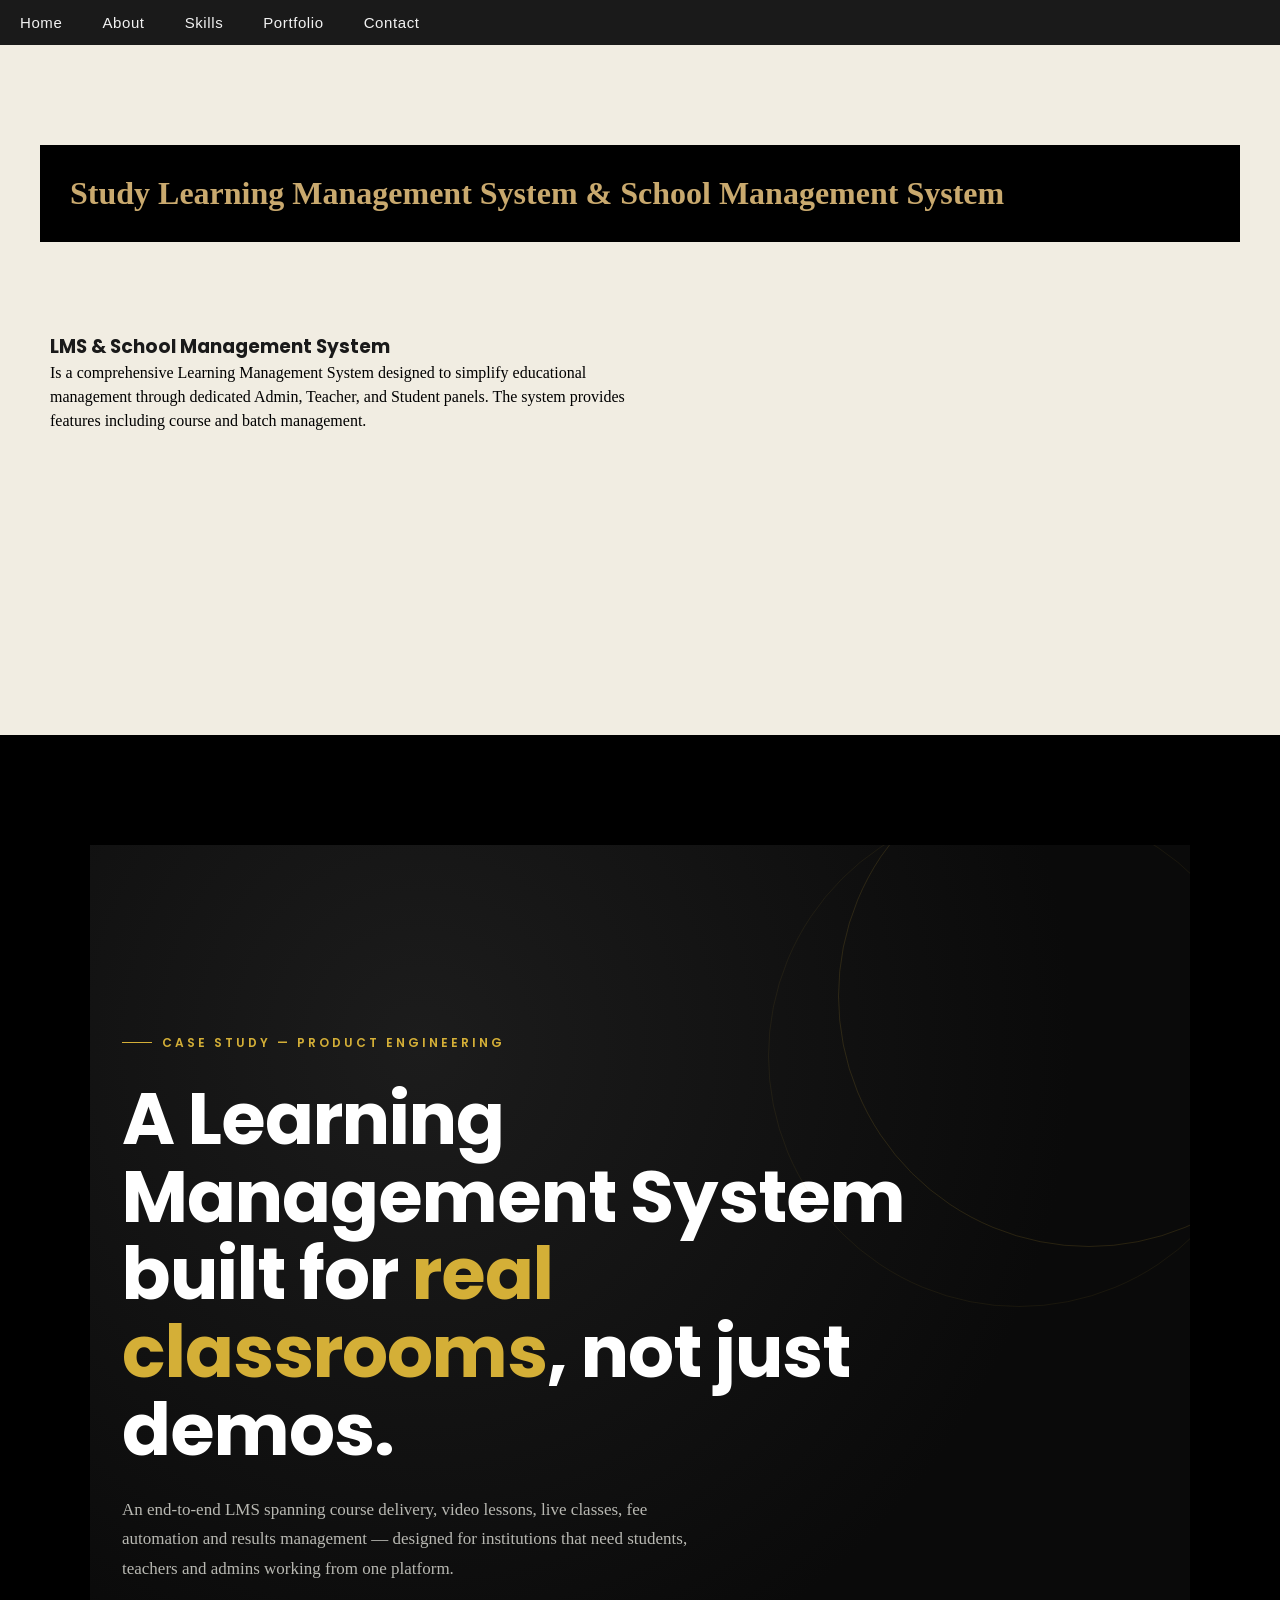
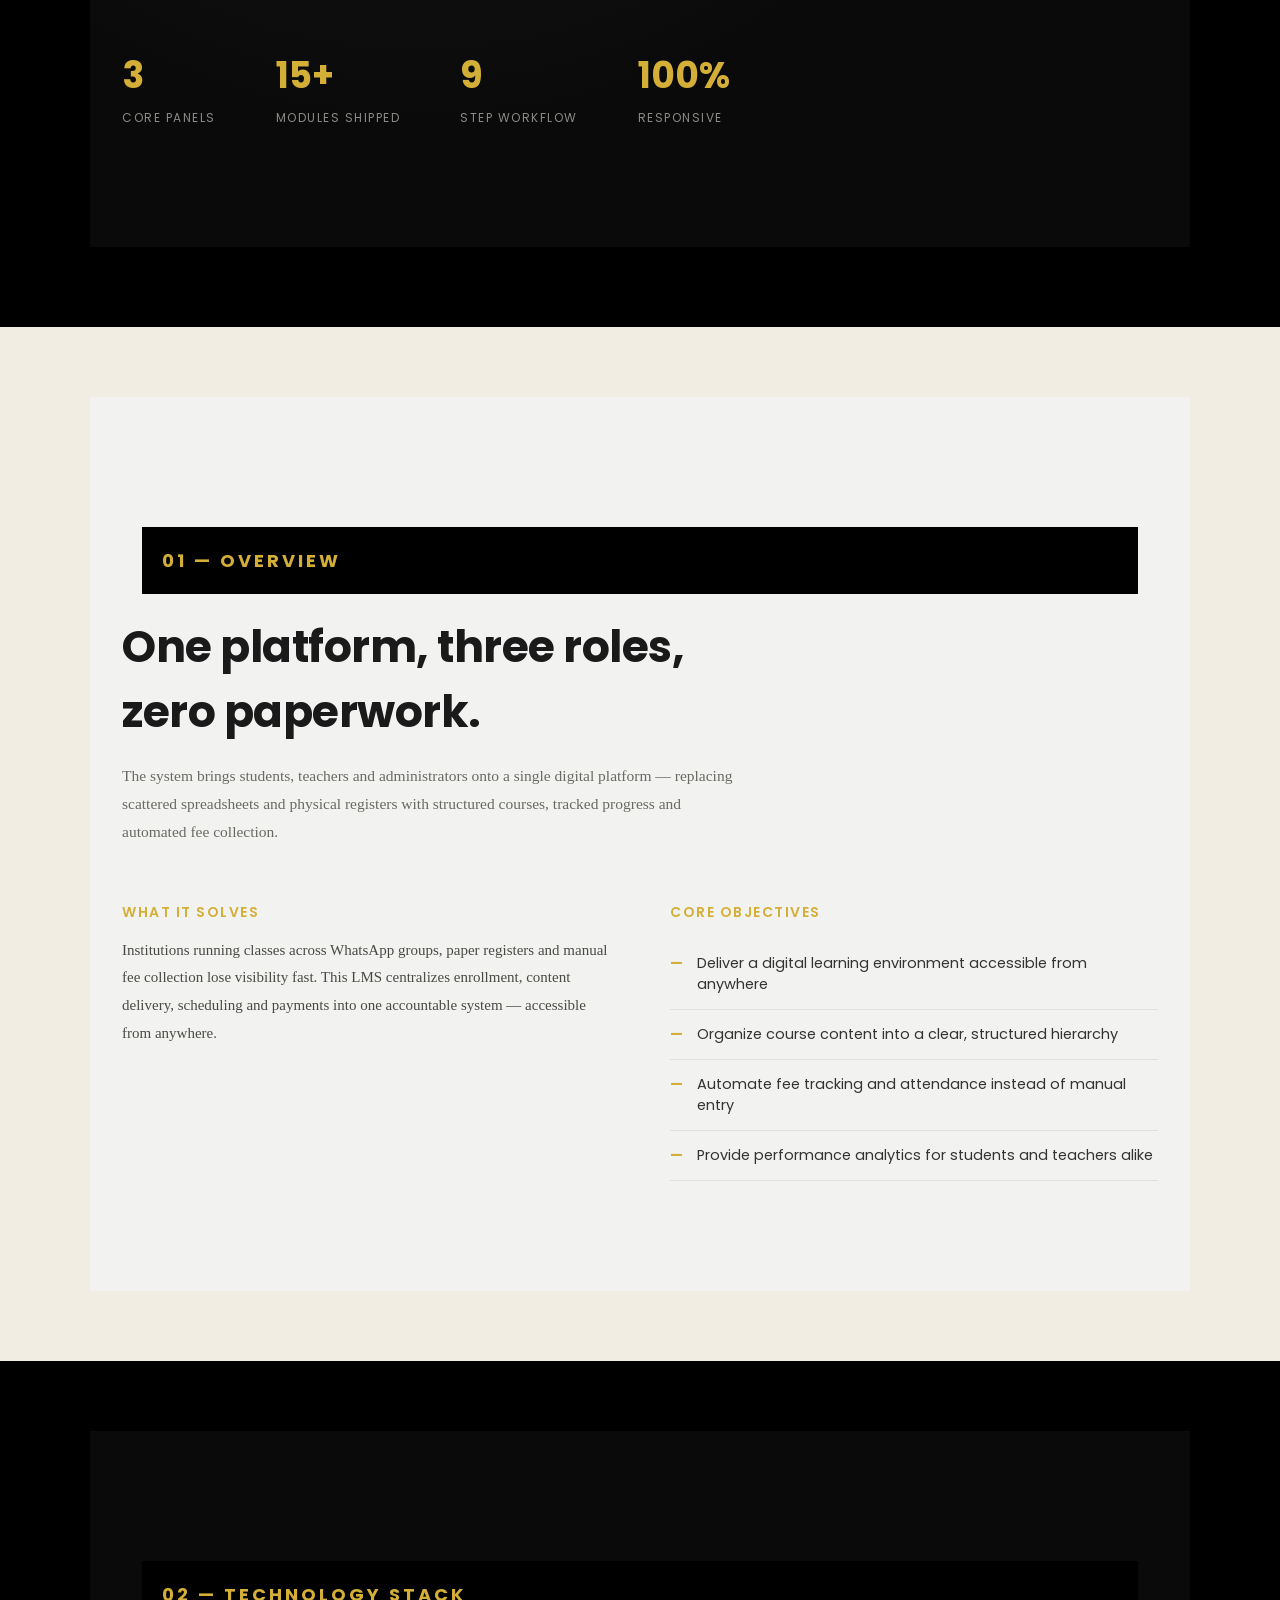
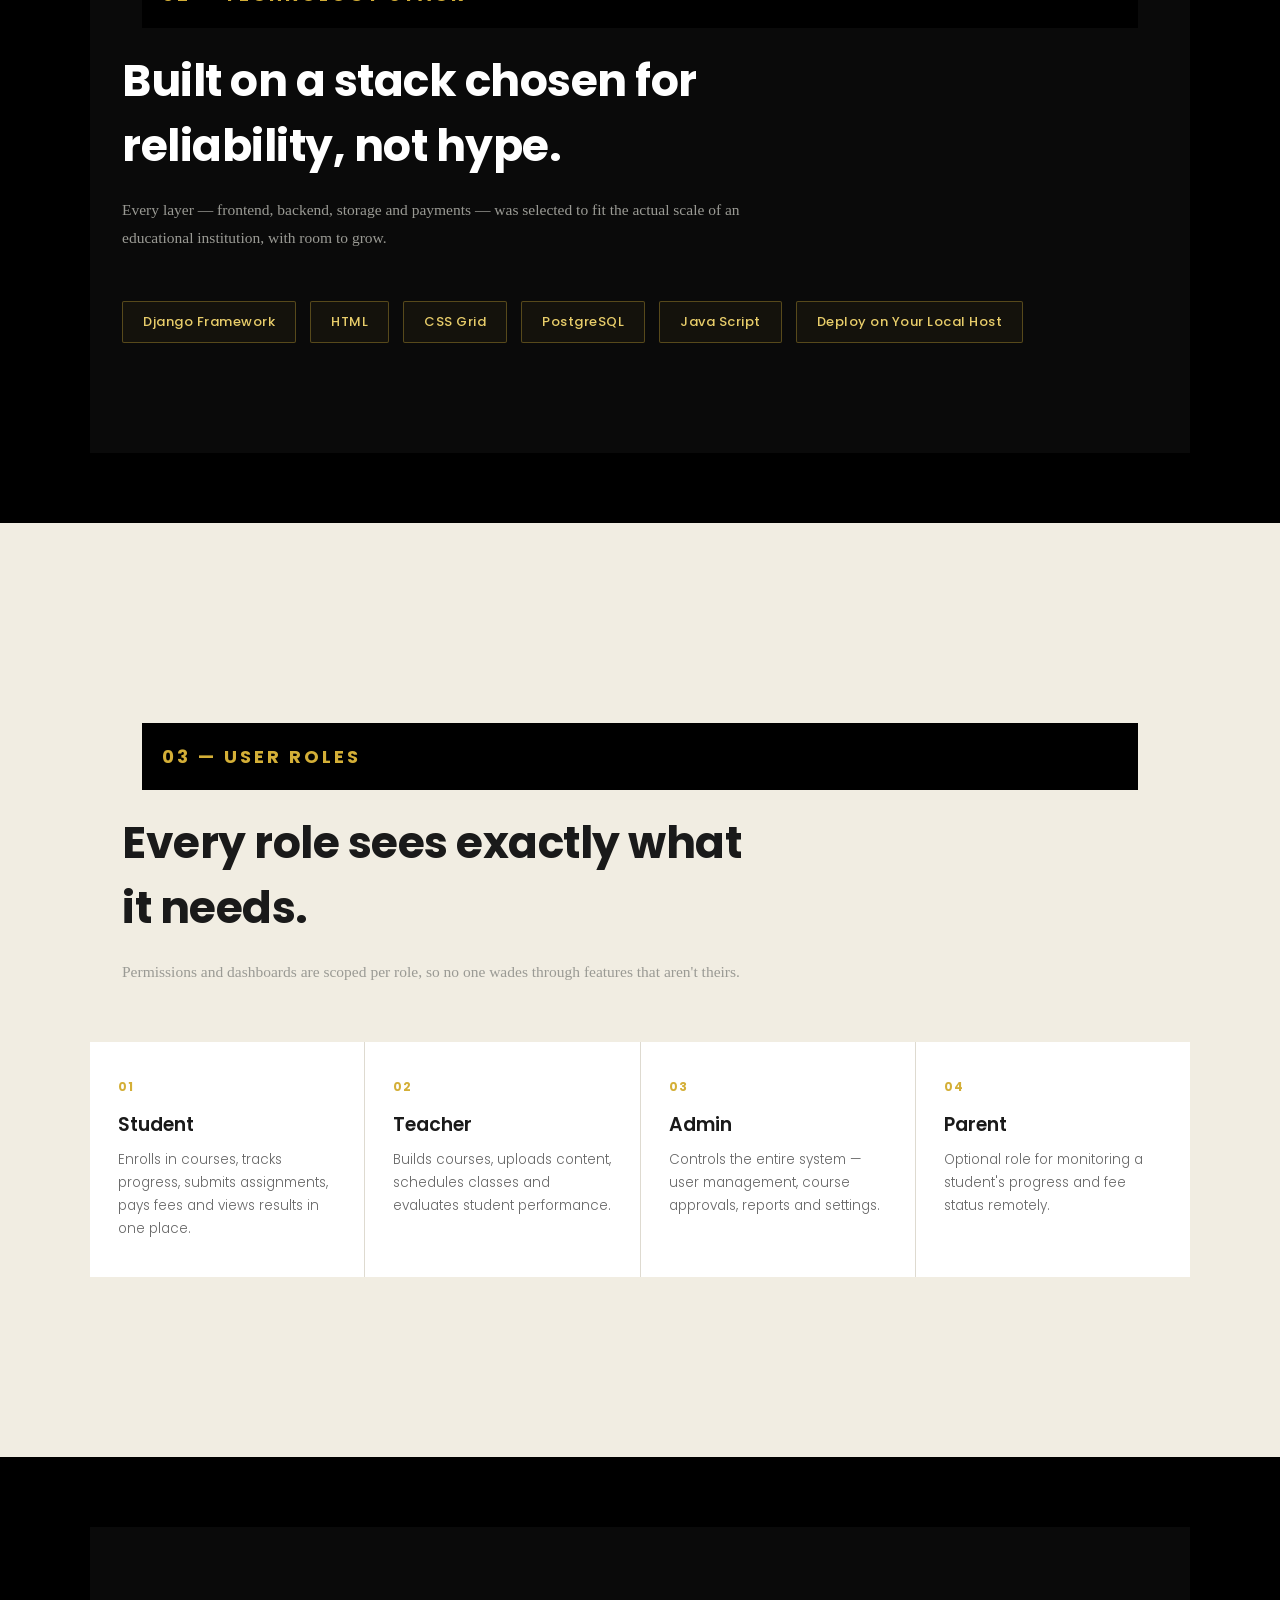
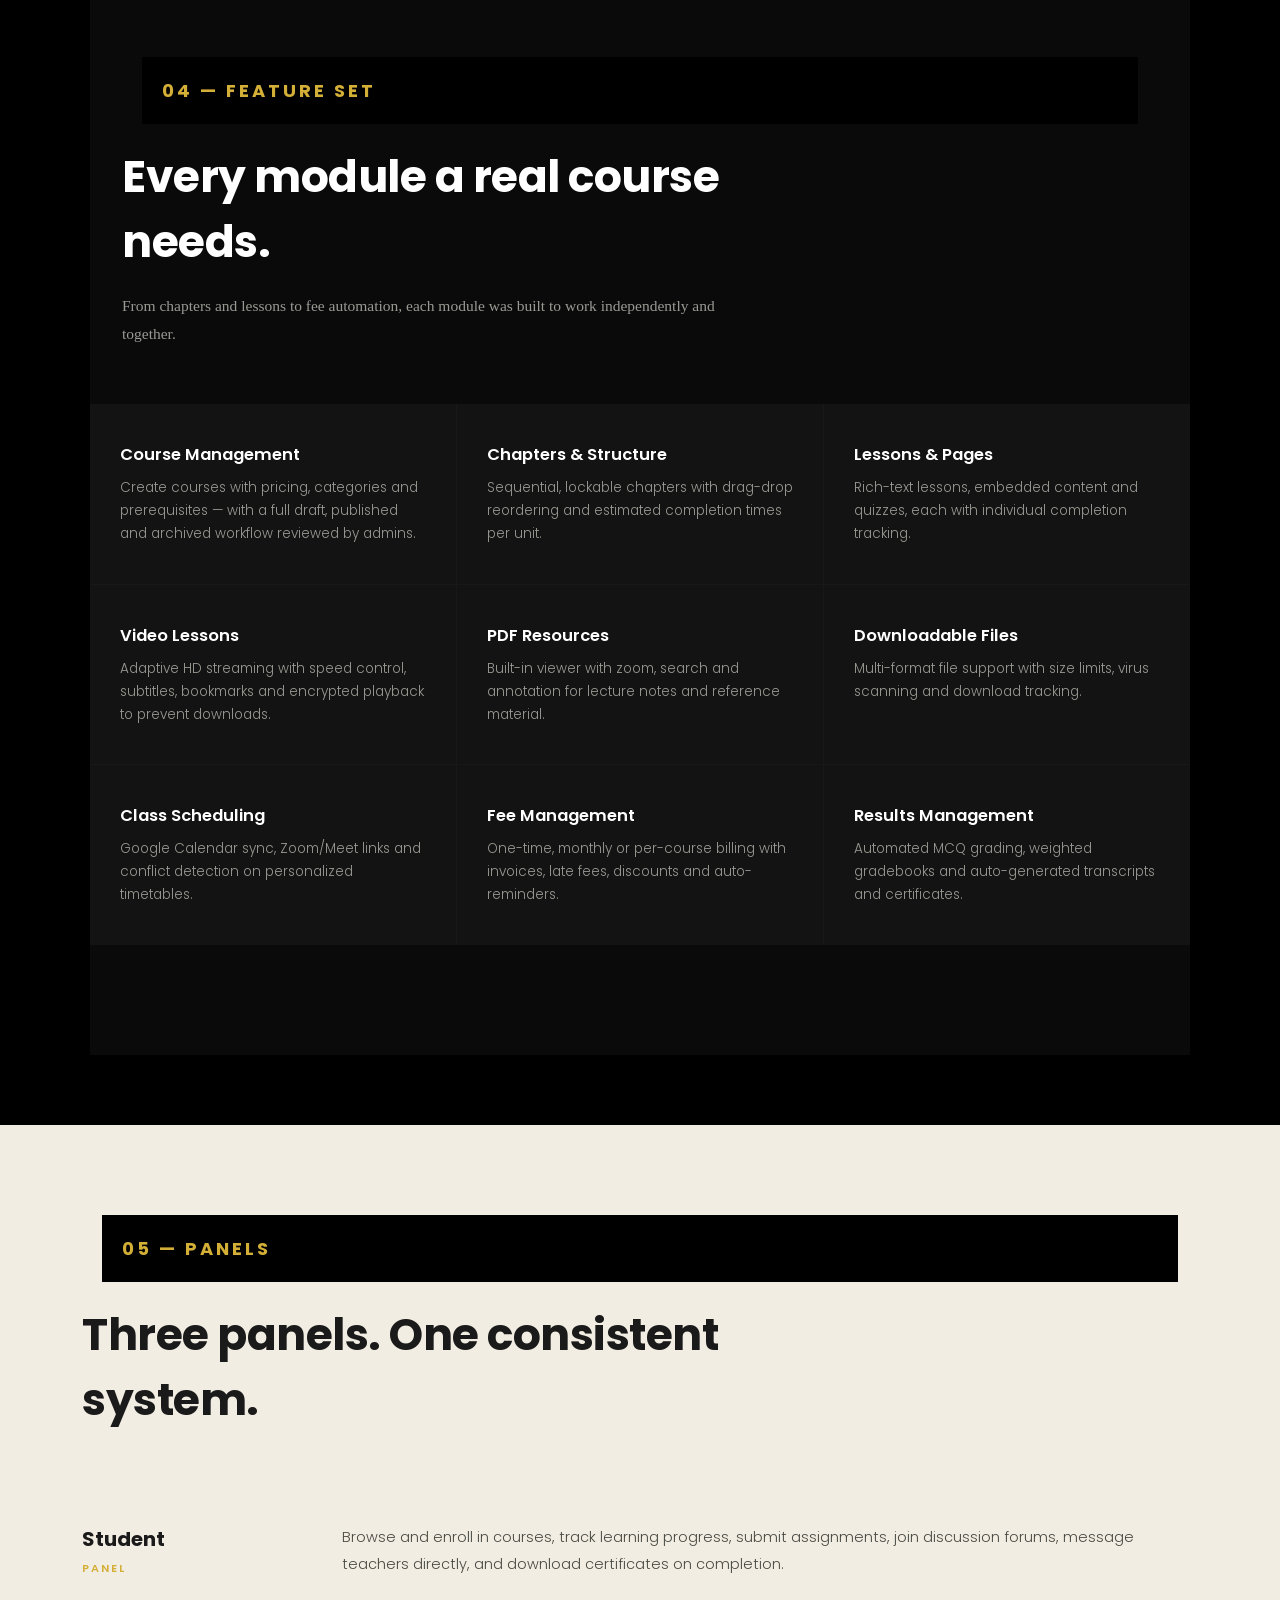
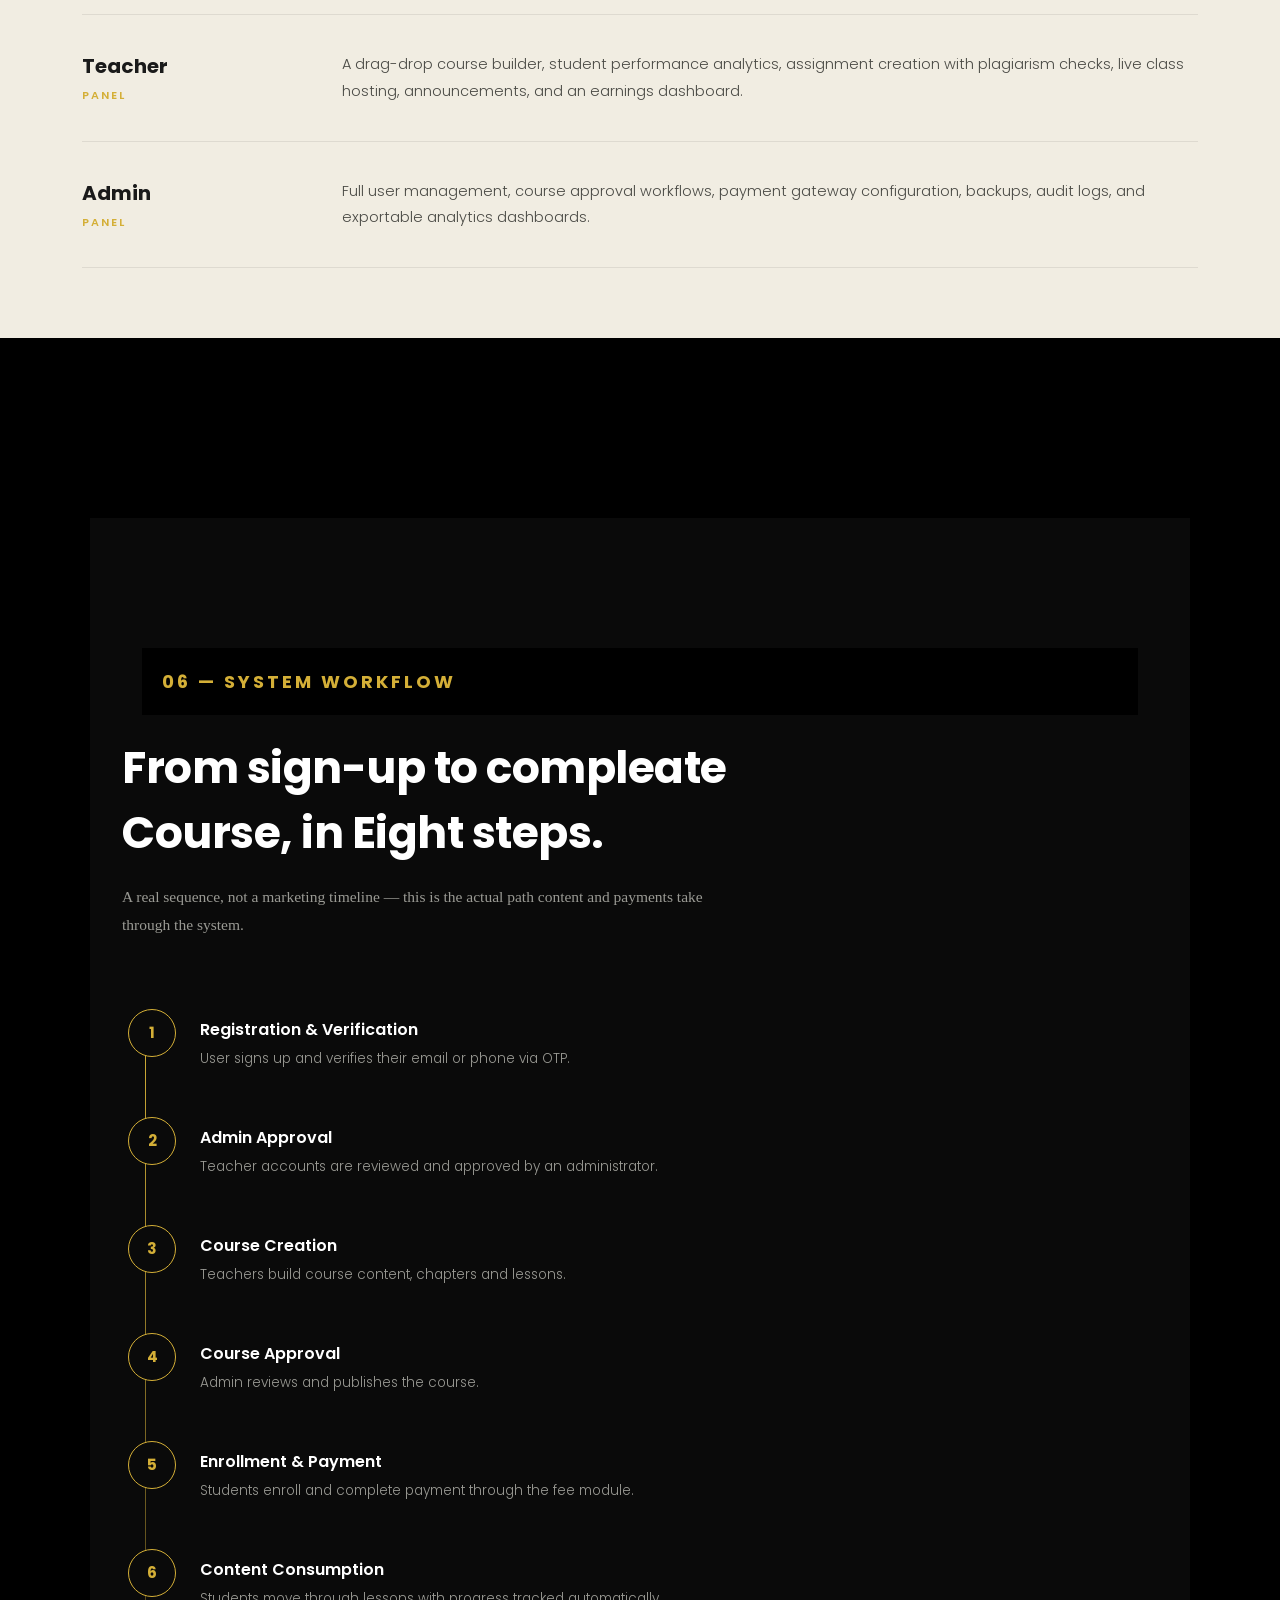
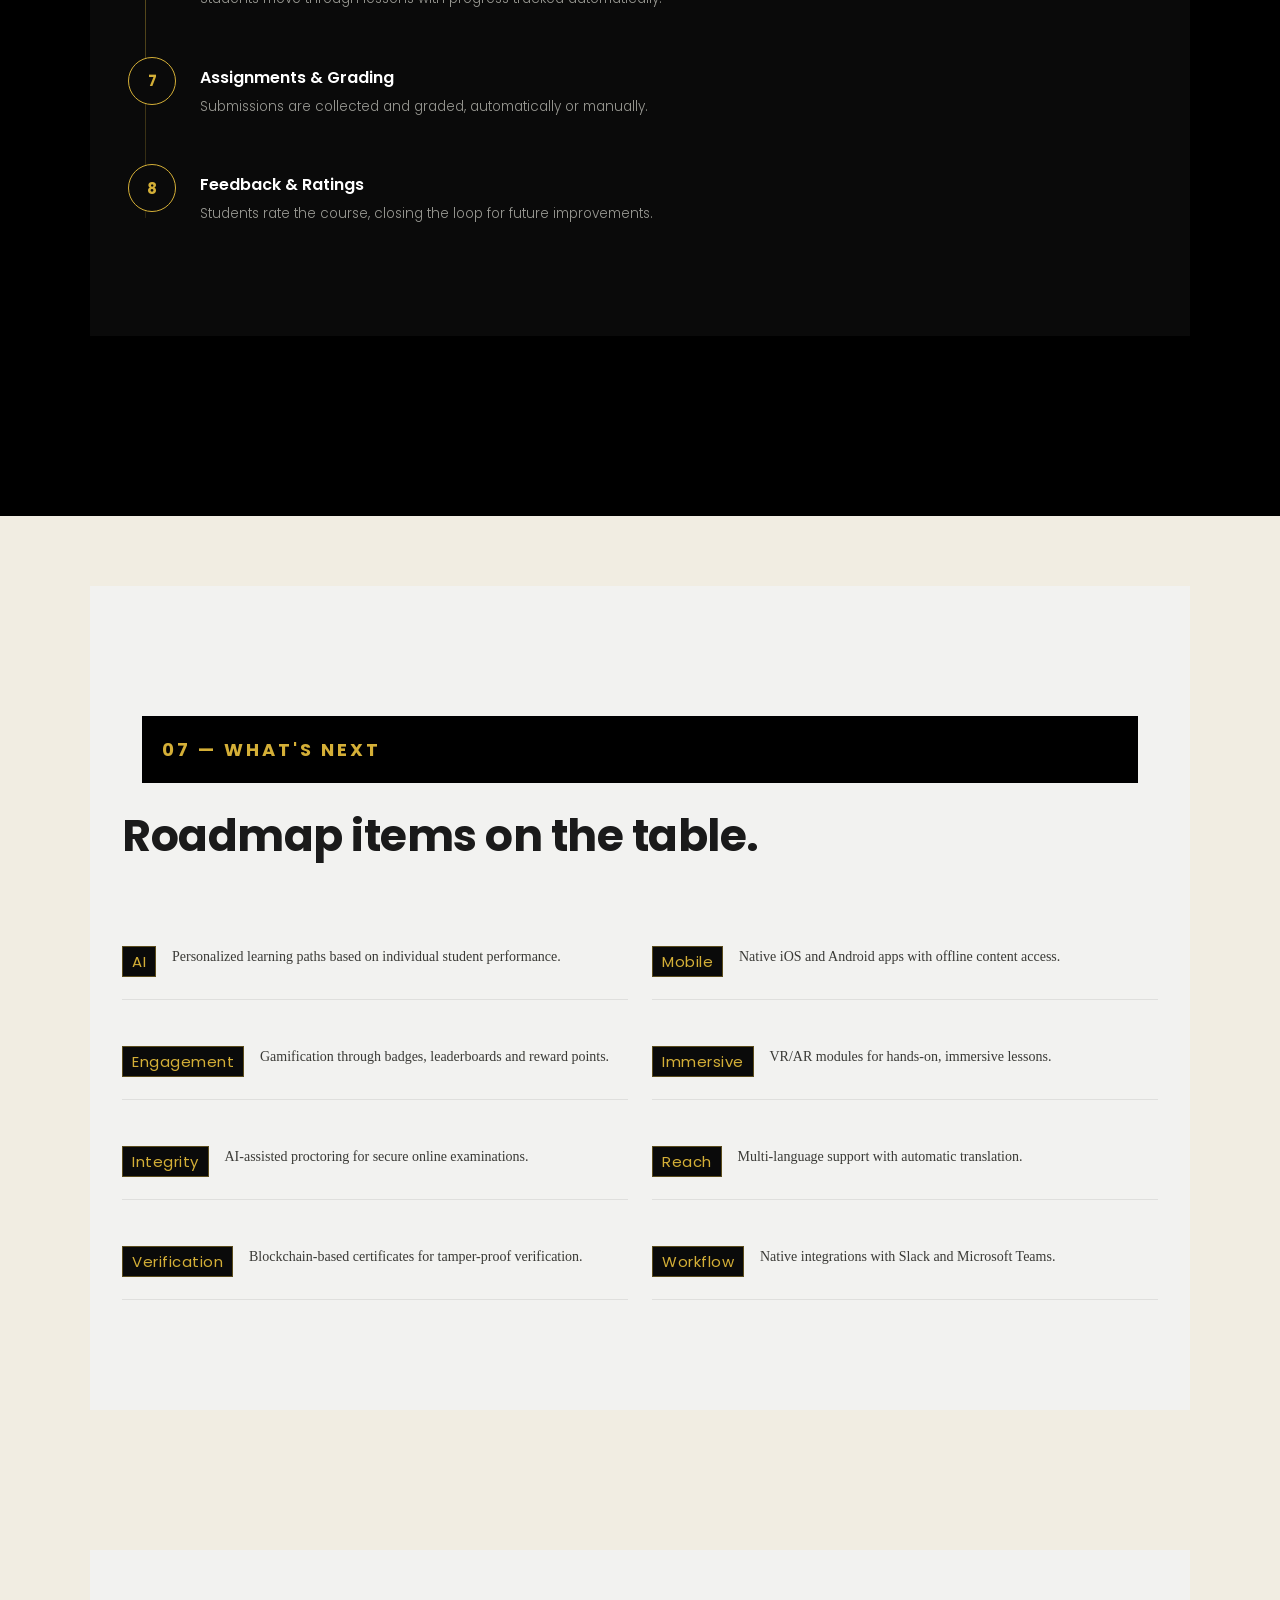
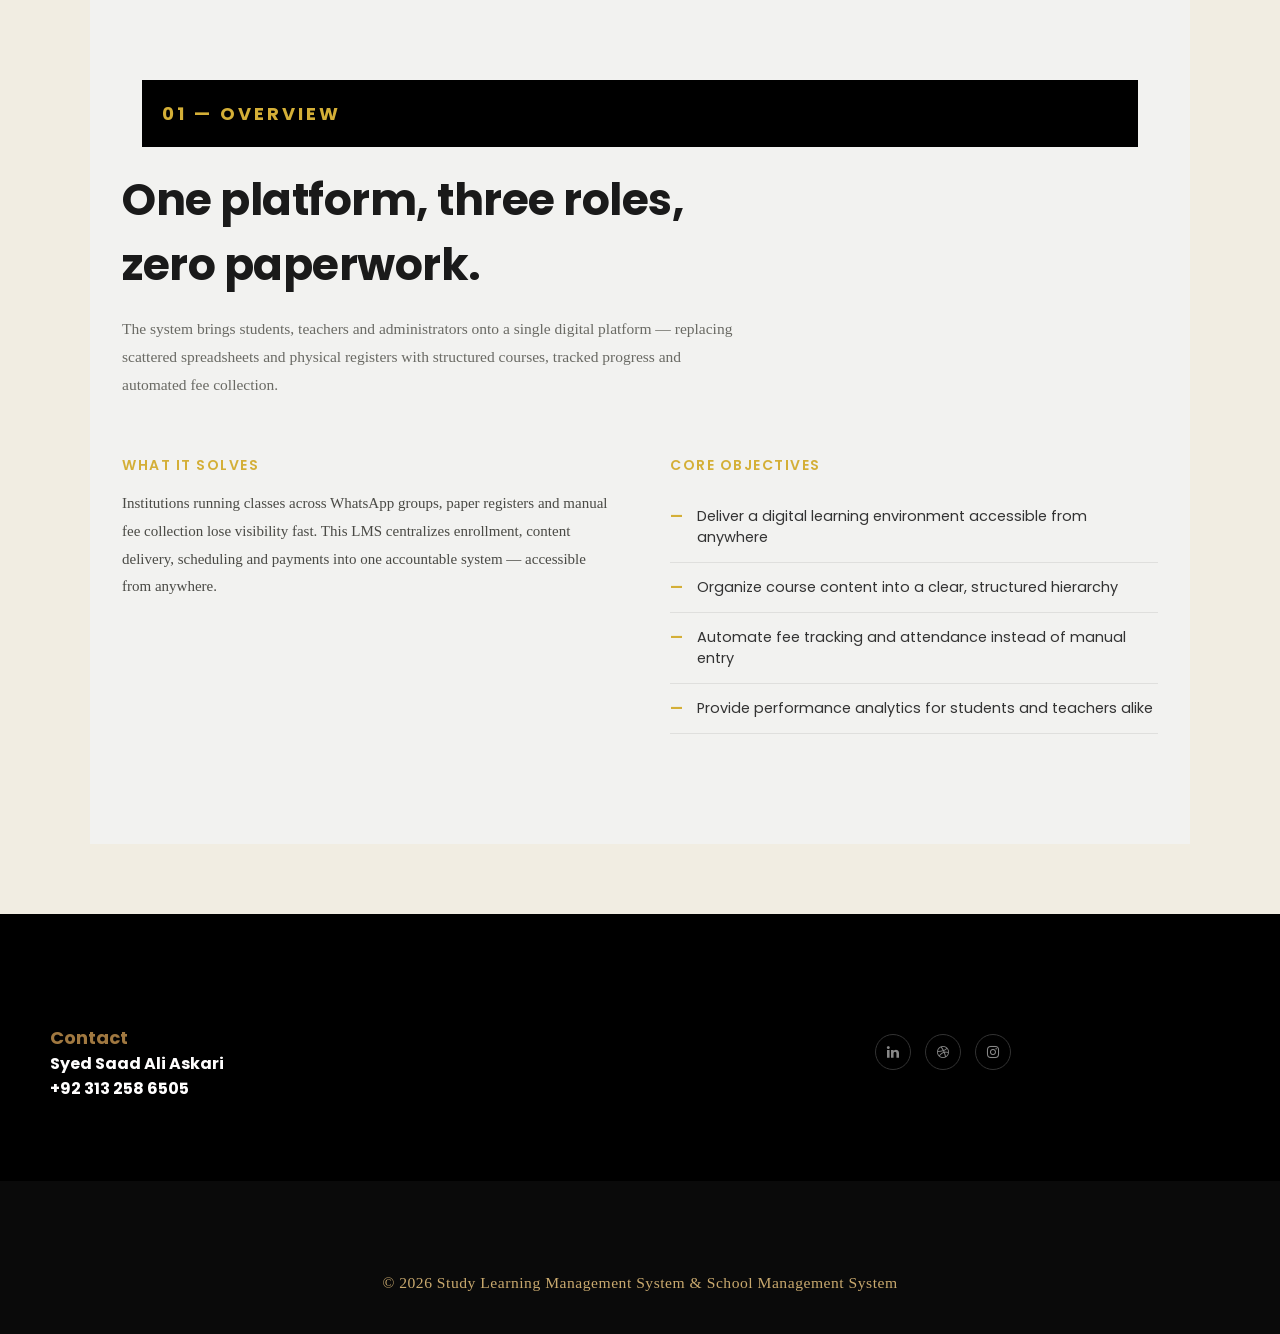
==== commit fab2bc60: "Second Update" ====
--- a/lms-case-study.html
+++ b/lms-case-study.html
@@ -56,7 +56,7 @@
 <div id="#" style="background:#f1ede2; padding:70px 40px;">
   <div class="skills-grid row-1 content-grid" style="background:#000000;">
     <div class="grid-item"> 
-      <h2 class="Gold-black-big">Learning Management System & School Management System</h2>
+      <h2 class="Gold-black-big">Study Learning Management System & School Management System</h2>
     </div>
  
   </div>  
@@ -260,7 +260,7 @@
 <section class="section dark" id="workflow">
   <div class="container reveal">
     <div class="sec-eyebrow">06 — System Workflow</div>
-    <h2 class="sec-title">From sign-up to certificate, in nine steps.</h2>
+    <h2 class="sec-title">From sign-up to compleate Course, in Eight steps.</h2>
     <p class="sec-desc">A real sequence, not a marketing timeline — this is the actual path content and payments take through the system.</p>
 
     <div class="workflow">
@@ -293,12 +293,12 @@
         <div class="wf-num">7</div>
         <div class="wf-content"><div class="wf-title">Assignments &amp; Grading</div><div class="wf-desc">Submissions are collected and graded, automatically or manually.</div></div>
       </div>
-      <div class="wf-item">
+      <!-- <div class="wf-item">
         <div class="wf-num">8</div>
         <div class="wf-content"><div class="wf-title">Certificate Generation</div><div class="wf-desc">Certificates and transcripts are issued on course completion.</div></div>
-      </div>
-      <div class="wf-item">
-        <div class="wf-num">9</div>
+      </div> -->
+      <div class="wf-item">
+        <div class="wf-num">8</div>
         <div class="wf-content"><div class="wf-title">Feedback &amp; Ratings</div><div class="wf-desc">Students rate the course, closing the loop for future improvements.</div></div>
       </div>
     </div>
@@ -324,16 +324,50 @@
 </section>
 </div>
 
+<div id="#" style="background:#f1ede2; padding:70px 40px;">
+<section class="section gray" id="overview">
+  <div class="container reveal">
+    <div class="sec-eyebrow">01 — Overview</div>
+    <h2 class="sec-title">One platform, three roles, zero paperwork.</h2>
+    <p class="sec-desc">The system brings students, teachers and administrators onto a single digital platform — replacing scattered spreadsheets and physical registers with structured courses, tracked progress and automated fee collection.</p>
+
+    <div class="overview-grid">
+      <div class="overview-block">
+        <h3>What It Solves</h3>
+        <p>Institutions running classes across WhatsApp groups, paper registers and manual fee collection lose visibility fast. This LMS centralizes enrollment, content delivery, scheduling and payments into one accountable system — accessible from anywhere.</p>
+      </div>
+      <div class="overview-block">
+        <h3>Core Objectives</h3>
+        <ul class="objectives">
+          <li>Deliver a digital learning environment accessible from anywhere</li>
+          <li>Organize course content into a clear, structured hierarchy</li>
+          <li>Automate fee tracking and attendance instead of manual entry</li>
+          <li>Provide performance analytics for students and teachers alike</li>
+        </ul>
+      </div>
+    </div>
+  </div>
+</section>
+</div>
+<div id="#" style="background:#000000; padding:70px 40px;">
+  <div class="skills-grid row-2 content-grid">
+    <div class="grid-item">
+      <div class="text-heading">Contact</div>
+      <h2 class="text-1">Syed Saad Ali Askari<br>+92 313 258 6505</h2>
+</div>
+<div class="grid-item">
+  <div class="social-links">
+    <a href="#"><i class="fa fa-linkedin"></i></a>
+    <a href="#"><i class="fa fa-dribbble"></i></a>
+    <a href="#"><i class="fa fa-instagram"></i></a>
+  </div>
+</div>
+
+</div></div>
 <!-- FOOTER -->
 <footer>
-  <p class="gold-txt"> &copy; 2026 Zain Ammar</p>
-  <div class="social-links">
-    <a href="#"><i class="fa fa-twitter"></i></a>
-    <a href="#"><i class="fa fa-linkedin"></i></a>
-    <a href="#"><i class="fa fa-github"></i></a>
-    <a href="#"><i class="fa fa-dribbble"></i></a>
-    <a href="#"><i class="fa fa-instagram"></i></a>
-  </div>
+  <p class="gold-txt"> &copy; 2026 Study Learning Management System & School Management System</p>
+
 </footer>
 
 <script>
--- a/css/style-profile-II.css
+++ b/css/style-profile-II.css
@@ -673,9 +673,14 @@
   font-size: 14px;
 }
 
+.text-heading{
+  font-size: large;
+  color: #a07840;
+  font-weight: bold;
+}
 .text-1{
-  font-size: large;
-  color: #eb0505;
+  font-size: medium;
+  color: #fffefe;
 }
 
 /* ── FOOTER ── */
